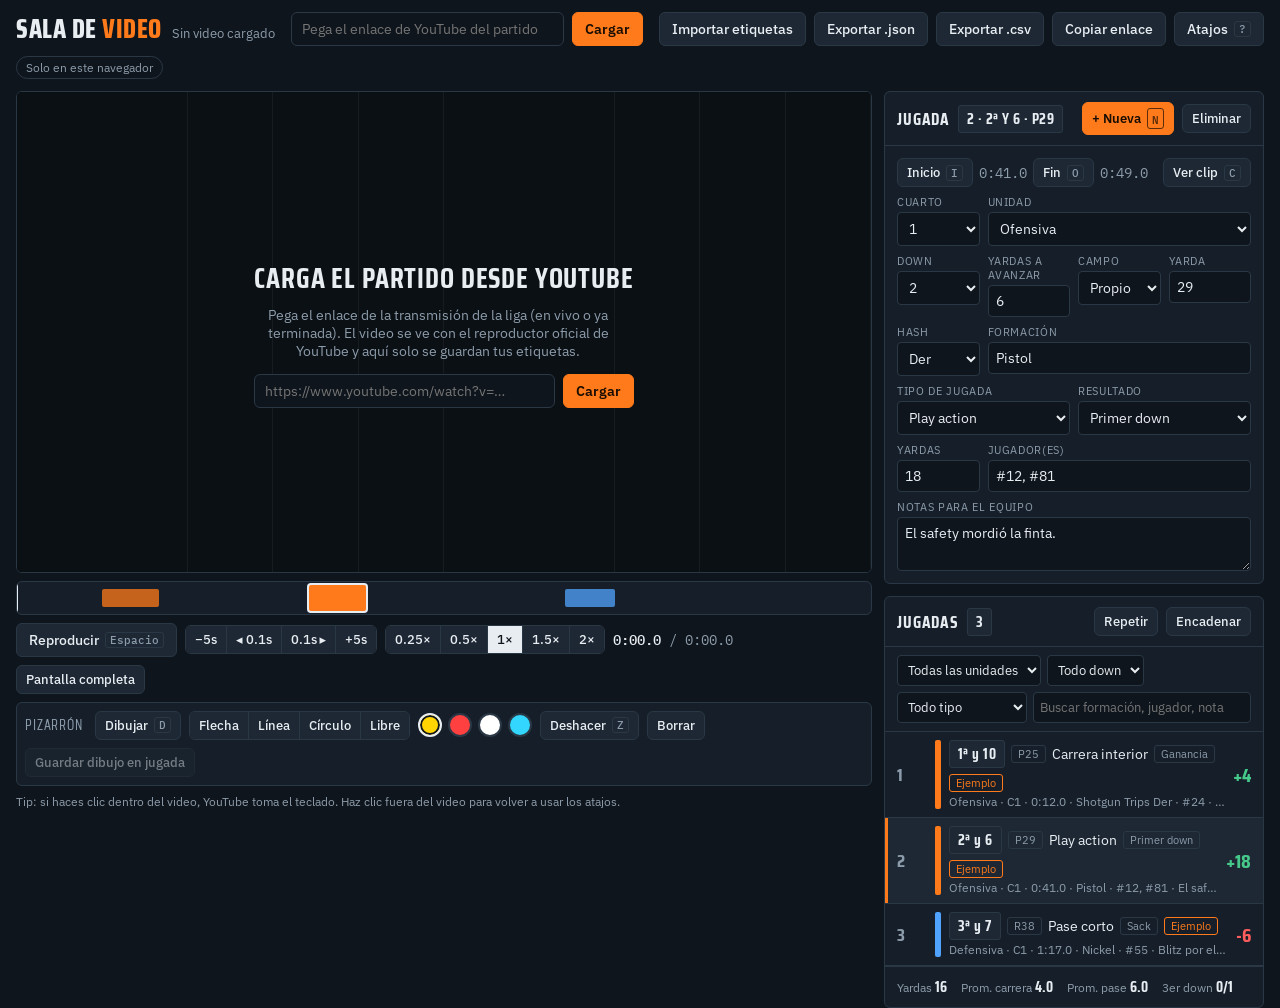
==== public/index.html @ f37df520 "Rename index.html to public/index.html" ====
<!doctype html>
<html lang="es">
<head>
<meta charset="utf-8">
<meta name="viewport" content="width=device-width,initial-scale=1,viewport-fit=cover">
<title>Sala de Video</title>
<link rel="preconnect" href="https://fonts.googleapis.com">
<link rel="preconnect" href="https://fonts.gstatic.com" crossorigin>
<link rel="stylesheet" href="https://fonts.googleapis.com/css2?family=Saira+Condensed:wght@500;700;800&family=IBM+Plex+Sans:wght@400;500;600&family=IBM+Plex+Mono:wght@400;500&display=swap">
<style>
/* Layout: film-room console — video stage + transport on the left, play card + play list on the right; stacks on phones. Single dark look by choice (projected in a dim room). */
:root {
  color-scheme: dark;
  --bg: #0f151c;
  --panel: #161f29;
  --panel-2: #1d2834;
  --line: #2a3846;
  --fg: #e8edf2;
  --muted: #8d9cab;
  --accent: #ff7a1a;      /* pylon orange */
  --accent-ink: #1a0d02;
  --off: #ff7a1a;
  --def: #4fa3ff;
  --st: #b9a6ff;
  --good: #46c98b;
  --bad: #ff5d5d;
  --font-display: "Saira Condensed", "Arial Narrow", sans-serif;
  --font-body: "IBM Plex Sans", system-ui, sans-serif;
  --font-mono: "IBM Plex Mono", ui-monospace, monospace;
  --r: 6px;
}
html, body { height: 100%; }
body {
  background: var(--bg); color: var(--fg);
  font-family: var(--font-body); font-size: 14px;
  padding-left: max(16px, env(safe-area-inset-left, 0px));
  padding-right: max(16px, env(safe-area-inset-right, 0px));
  padding-block: 12px;
  box-sizing: border-box;
}
*, *::before, *::after { box-sizing: border-box; }
button, input, select, textarea { font: inherit; color: inherit; }
button { cursor: pointer; }
:focus-visible { outline: 2px solid var(--accent); outline-offset: 2px; }

.app { display: flex; flex-direction: column; gap: 12px; min-height: 100%; }
header { display: flex; flex-wrap: wrap; align-items: center; gap: 10px 16px; }
.brand { display: flex; align-items: baseline; gap: 10px; margin-right: auto; }
.brand h1 { font-family: var(--font-display); font-weight: 800; font-size: 26px; letter-spacing: .02em; text-transform: uppercase; margin: 0; line-height: 1; }
.brand h1 span { color: var(--accent); }
.brand .file { color: var(--muted); font-size: 13px; max-width: 32ch; overflow: hidden; text-overflow: ellipsis; white-space: nowrap; }
.actions { display: flex; flex-wrap: wrap; gap: 8px; }

.btn { background: var(--panel-2); border: 1px solid var(--line); border-radius: var(--r); padding: 7px 12px; font-weight: 500; display: inline-flex; align-items: center; gap: 6px; white-space: nowrap; }
.btn:hover { border-color: var(--muted); }
.btn.primary { background: var(--accent); color: var(--accent-ink); border-color: var(--accent); font-weight: 600; }
.btn.on { background: var(--fg); color: var(--bg); border-color: var(--fg); }
.btn:disabled { opacity: .45; cursor: not-allowed; }
.btn.sm { padding: 5px 9px; font-size: 13px; }
kbd { font-family: var(--font-mono); font-size: 11px; color: var(--muted); border: 1px solid var(--line); border-radius: 3px; padding: 0 4px; }
.btn.primary kbd, .btn.on kbd { color: inherit; border-color: currentColor; opacity: .7; }

main { display: grid; grid-template-columns: minmax(0, 1fr) 380px; gap: 12px; flex: 1; min-height: 0; }
@media (max-width: 980px) { main { grid-template-columns: minmax(0, 1fr); } }

.left { display: flex; flex-direction: column; gap: 8px; min-width: 0; }
.stagebox { position: relative; background: #000; border-radius: var(--r); overflow: hidden; aspect-ratio: 16 / 9; max-width: 100%; border: 1px solid var(--line); }
.stagebox:fullscreen { aspect-ratio: auto; border: 0; border-radius: 0; }
video { position: absolute; inset: 0; width: 100%; height: 100%; object-fit: contain; background: #000; }
canvas#draw { position: absolute; touch-action: none; }
canvas#draw.active { cursor: crosshair; }
.drop { position: absolute; inset: 0; display: grid; place-items: center; text-align: center; padding: 24px; color: var(--muted);
  background: repeating-linear-gradient(90deg, transparent 0 9.9%, rgba(255,255,255,.05) 9.9% 10%), #0b1015; }
.drop strong { display: block; font-family: var(--font-display); font-size: 28px; text-transform: uppercase; color: var(--fg); letter-spacing: .03em; }
.drop p { margin: 6px 0 14px; max-width: 46ch; }
.drop.over { outline: 3px dashed var(--accent); outline-offset: -10px; }
.hud { position: absolute; left: 10px; top: 10px; display: flex; gap: 6px; pointer-events: none; }
.hud span { background: rgba(0,0,0,.65); border-radius: 4px; padding: 3px 8px; font-family: var(--font-display); font-size: 18px; font-weight: 700; letter-spacing: .03em; }
.hud .spd { color: var(--accent); }

/* timeline */
.timeline { position: relative; height: 34px; background: var(--panel); border: 1px solid var(--line); border-radius: var(--r); cursor: pointer; touch-action: none; overflow: hidden; }
.timeline .prog { position: absolute; inset: 0 auto 0 0; background: rgba(255,255,255,.07); pointer-events: none; }
.timeline .mk { position: absolute; top: 7px; bottom: 7px; min-width: 3px; border-radius: 2px; opacity: .75; pointer-events: none; }
.timeline .mk.sel { top: 3px; bottom: 3px; opacity: 1; box-shadow: 0 0 0 2px var(--fg); }
.timeline .head { position: absolute; top: 0; bottom: 0; width: 2px; background: var(--fg); pointer-events: none; }

.transport { display: flex; flex-wrap: wrap; align-items: center; gap: 8px; }
.tc { font-family: var(--font-mono); font-size: 14px; min-width: 15ch; font-variant-numeric: tabular-nums; }
.tc b { color: var(--fg); font-weight: 500; } .tc { color: var(--muted); }
.group { display: inline-flex; border: 1px solid var(--line); border-radius: var(--r); overflow: hidden; }
.group .btn { border: 0; border-radius: 0; border-right: 1px solid var(--line); }
.group .btn:last-child { border-right: 0; }
.spacer { flex: 1; }

.drawbar { display: flex; flex-wrap: wrap; align-items: center; gap: 8px; padding: 8px; background: var(--panel); border: 1px solid var(--line); border-radius: var(--r); }
.drawbar .lbl { font-family: var(--font-display); text-transform: uppercase; letter-spacing: .06em; font-size: 14px; color: var(--muted); margin-right: 4px; }
.sw { width: 24px; height: 24px; border-radius: 50%; border: 2px solid var(--line); padding: 0; }
.sw.on { border-color: var(--fg); box-shadow: 0 0 0 2px var(--bg) inset; }

/* right */
.right { display: flex; flex-direction: column; gap: 12px; min-width: 0; min-height: 0; }
.card { background: var(--panel); border: 1px solid var(--line); border-radius: var(--r); }
.card h2 { font-family: var(--font-display); font-weight: 700; text-transform: uppercase; letter-spacing: .05em; font-size: 17px; margin: 0; display: flex; align-items: center; gap: 8px; }
.card .hd { display: flex; align-items: center; gap: 8px; padding: 10px 12px; border-bottom: 1px solid var(--line); }
.card .hd .spacer { flex: 1; }
.form { padding: 12px; display: grid; grid-template-columns: repeat(4, minmax(0,1fr)); gap: 8px; }
.form .f { display: flex; flex-direction: column; gap: 3px; min-width: 0; }
.form .c2 { grid-column: span 2; } .form .c4 { grid-column: 1 / -1; }
.form label { font-size: 11px; text-transform: uppercase; letter-spacing: .06em; color: var(--muted); }
.form input, .form select, .form textarea { background: var(--bg); border: 1px solid var(--line); border-radius: 4px; padding: 6px 7px; width: 100%; min-width: 0; }
.form textarea { resize: vertical; min-height: 54px; }
.form .times { display: flex; gap: 6px; align-items: center; grid-column: 1 / -1; flex-wrap: wrap; }
.form .times .tc { min-width: 0; }
.form[aria-disabled="true"] { opacity: .45; pointer-events: none; }
.chip { font-family: var(--font-display); font-weight: 700; font-size: 15px; letter-spacing: .03em; padding: 1px 8px; border-radius: 3px; background: var(--panel-2); border: 1px solid var(--line); white-space: nowrap; }

.list { display: flex; flex-direction: column; flex: 1; min-height: 260px; }
.filters { display: flex; flex-wrap: wrap; gap: 6px; padding: 8px 12px; border-bottom: 1px solid var(--line); }
.filters select, .filters input { background: var(--bg); border: 1px solid var(--line); border-radius: 4px; padding: 5px 6px; font-size: 13px; min-width: 0; }
.filters input { flex: 1; min-width: 90px; }
.rows { overflow-y: auto; flex: 1; max-height: 52vh; }
@media (max-width: 980px) { .rows { max-height: none; } }
.row { display: grid; grid-template-columns: 30px 6px minmax(0,1fr) auto; gap: 8px; align-items: center; padding: 8px 12px; border-bottom: 1px solid var(--line); cursor: pointer; width: 100%; text-align: left; background: none; border-left: 0; border-right: 0; border-top: 0; }
.row:hover { background: var(--panel-2); }
.row.sel { background: var(--panel-2); box-shadow: inset 3px 0 0 var(--accent); }
.row .n { font-family: var(--font-display); font-weight: 700; font-size: 18px; color: var(--muted); font-variant-numeric: tabular-nums; }
.row .bar { width: 6px; align-self: stretch; border-radius: 2px; }
.row .main { min-width: 0; display: flex; flex-direction: column; gap: 2px; }
.row .top { display: flex; gap: 6px; align-items: center; flex-wrap: wrap; }
.row .sub { color: var(--muted); font-size: 12px; overflow: hidden; text-overflow: ellipsis; white-space: nowrap; }
.row .gain { font-family: var(--font-display); font-weight: 700; font-size: 20px; font-variant-numeric: tabular-nums; text-align: right; }
.gain.pos { color: var(--good); } .gain.neg { color: var(--bad); }
.tag { font-size: 11px; padding: 1px 6px; border-radius: 3px; border: 1px solid var(--line); color: var(--muted); }
.tag.ex { border-color: var(--accent); color: var(--accent); }
.tag.draw { color: var(--fg); }
.empty { padding: 24px 16px; color: var(--muted); text-align: center; }
.stats { display: flex; gap: 14px; padding: 8px 12px; color: var(--muted); font-size: 12px; flex-wrap: wrap; border-top: 1px solid var(--line); }
.stats b { color: var(--fg); font-family: var(--font-display); font-size: 15px; }

.toast { position: fixed; left: 50%; bottom: calc(18px + env(safe-area-inset-bottom, 0px)); transform: translateX(-50%); background: var(--fg); color: var(--bg); padding: 8px 14px; border-radius: var(--r); font-weight: 500; z-index: 50; max-width: calc(100% - 32px); }
.help { position: fixed; inset: 0; background: rgba(0,0,0,.6); display: grid; place-items: center; z-index: 40; padding: 16px; }
.help .card { max-width: 520px; width: 100%; }
.help dl { display: grid; grid-template-columns: auto 1fr; gap: 6px 14px; padding: 14px; margin: 0; }
.help dt { text-align: right; } .help dd { margin: 0; color: var(--muted); }
@media (prefers-reduced-motion: reduce) { * { transition: none !important; } }
</style>

<style>
body { margin: 0; }
[hidden] { display: none !important; }
.stagebox #yt, .stagebox iframe { position: absolute; inset: 0; width: 100%; height: 100%; border: 0; }
canvas#draw { inset: 0; width: 100%; height: 100%; }
.card .hd { flex-wrap: wrap; }
.urlbar { display: flex; gap: 8px; flex: 1 1 340px; min-width: 0; max-width: 560px; }
.urlbar input { flex: 1; min-width: 0; background: var(--bg); border: 1px solid var(--line); border-radius: var(--r); padding: 7px 10px; }
.drop .urlbar { margin: 0 auto; }
.note { font-size: 12px; color: var(--muted); }
.cloudbar { display: flex; flex-wrap: wrap; align-items: center; gap: 8px; width: 100%; }
.cloudbar select { background: var(--bg); border: 1px solid var(--line); border-radius: var(--r); padding: 6px 8px; max-width: 100%; min-width: 0; flex: 0 1 380px; }
.status { font-size: 12px; padding: 3px 9px; border-radius: 999px; border: 1px solid var(--line); color: var(--muted); white-space: nowrap; }
.status.ok { color: var(--good); border-color: var(--good); }
.status.bad { color: var(--bad); border-color: var(--bad); }
.status.busy { color: var(--accent); border-color: var(--accent); }
.keyform { display: flex; gap: 6px; }
.keyform input { background: var(--bg); border: 1px solid var(--line); border-radius: var(--r); padding: 5px 8px; width: 150px; min-width: 0; }
.who { font-size: 12px; color: var(--muted); overflow: hidden; text-overflow: ellipsis; white-space: nowrap; max-width: 28ch; }
.warn { background: #3a1d12; border: 1px solid var(--accent); color: var(--fg); border-radius: var(--r); padding: 10px 12px; }
</style>
</head>
<body>
<div class="app">
  <header>
    <div class="brand">
      <h1>Sala de <span>Video</span></h1>
      <div class="file" id="fileName">Sin video cargado</div>
    </div>
    <form class="urlbar" id="urlForm">
      <input id="urlInput" type="url" placeholder="Pega el enlace de YouTube del partido" aria-label="Enlace de YouTube">
      <button class="btn primary" type="submit">Cargar</button>
    </form>
    <div class="actions">
      <label class="btn" for="importInput">Importar etiquetas</label>
      <input type="file" id="importInput" accept=".json,application/json" hidden>
      <button class="btn" id="exportJson">Exportar .json</button>
      <button class="btn" id="exportCsv">Exportar .csv</button>
      <button class="btn" id="shareBtn">Copiar enlace</button>
      <button class="btn" id="helpBtn" aria-label="Atajos de teclado">Atajos <kbd>?</kbd></button>
    </div>
    <div class="cloudbar">
      <select id="gamesSel" aria-label="Partidos guardados" hidden><option value="">Partidos guardados…</option></select>
      <span class="status" id="status">Solo en este navegador</span>
      <span class="spacer" style="flex:1"></span>
      <span class="who" id="who"></span>
      <button class="btn sm" id="loginBtn" hidden>Entrar como coach</button>
      <form class="keyform" id="keyForm" hidden><input id="keyInput" type="password" placeholder="Clave de coach" autocomplete="current-password" aria-label="Clave de coach"><button class="btn sm primary" type="submit">Entrar</button></form>
    </div>
  </header>
  <div class="warn" id="fileWarn" hidden>Esta página está abierta como archivo local y YouTube no permite reproducir videos así (error 153). Súbela a GitHub Pages u otro sitio web y ábrela desde ahí.</div>

  <main>
    <section class="left">
      <div class="stagebox" id="stage">
        <div id="yt"></div>
        <canvas id="draw"></canvas>
        <div class="hud" id="hud" hidden><span class="spd" id="hudSpd"></span></div>
        <div class="drop" id="drop">
          <div>
            <strong>Carga el partido desde YouTube</strong>
            <p>Pega el enlace de la transmisión de la liga (en vivo o ya terminada). El video se ve con el reproductor oficial de YouTube y aquí solo se guardan tus etiquetas.</p>
            <form class="urlbar" id="urlForm2">
              <input id="urlInput2" type="url" placeholder="https://www.youtube.com/watch?v=…" aria-label="Enlace de YouTube">
              <button class="btn primary" type="submit">Cargar</button>
            </form>
          </div>
        </div>
      </div>

      <div class="timeline" id="timeline" role="slider" aria-label="Línea de tiempo" tabindex="0">
        <div class="prog" id="prog"></div>
        <div id="marks"></div>
        <div class="head" id="head"></div>
      </div>

      <div class="transport">
        <button class="btn" id="playBtn"><span id="playLbl">Reproducir</span> <kbd>Espacio</kbd></button>
        <div class="group">
          <button class="btn sm" id="back5" title="Atrás 5 s (Shift+←)">−5s</button>
          <button class="btn sm" id="backF" title="Atrás 0.1 s (←)">◂ 0.1s</button>
          <button class="btn sm" id="fwdF" title="Adelante 0.1 s (→)">0.1s ▸</button>
          <button class="btn sm" id="fwd5" title="Adelante 5 s (Shift+→)">+5s</button>
        </div>
        <div class="group" id="speeds"></div>
        <span class="tc" id="tc"><b>0:00.0</b> / 0:00.0</span>
        <span class="spacer"></span>
        <button class="btn sm" id="fsBtn">Pantalla completa</button>
      </div>

      <div class="drawbar">
        <span class="lbl">Pizarrón</span>
        <button class="btn sm" id="drawToggle">Dibujar <kbd>D</kbd></button>
        <div class="group" id="tools"></div>
        <div style="display:flex;gap:6px" id="colors"></div>
        <button class="btn sm" id="undoBtn">Deshacer <kbd>Z</kbd></button>
        <button class="btn sm" id="clearBtn">Borrar</button>
        <span class="spacer"></span>
        <button class="btn sm" id="saveDrawBtn" disabled>Guardar dibujo en jugada</button>
      </div>
      <div class="note">Tip: si haces clic dentro del video, YouTube toma el teclado. Haz clic fuera del video para volver a usar los atajos.</div>
    </section>

    <aside class="right">
      <div class="card">
        <div class="hd">
          <h2>Jugada <span class="chip" id="selNum">—</span></h2>
          <span class="spacer"></span>
          <button class="btn sm primary" id="newBtn">+ Nueva <kbd>N</kbd></button>
          <button class="btn sm" id="delBtn" disabled>Eliminar</button>
        </div>
        <div class="form" id="form" aria-disabled="true">
          <div class="times">
            <button class="btn sm" id="setIn">Inicio <kbd>I</kbd></button>
            <span class="tc" id="inTc">—</span>
            <button class="btn sm" id="setOut">Fin <kbd>O</kbd></button>
            <span class="tc" id="outTc">—</span>
            <span class="spacer"></span>
            <button class="btn sm" id="clipBtn">Ver clip <kbd>C</kbd></button>
          </div>
          <div class="f"><label for="fQ">Cuarto</label><select id="fQ"><option>1</option><option>2</option><option>3</option><option>4</option><option value="TE">TE</option></select></div>
          <div class="f" style="grid-column: span 3"><label for="fUnit">Unidad</label><select id="fUnit"><option value="O">Ofensiva</option><option value="D">Defensiva</option><option value="ST">Equipos especiales</option></select></div>
          <div class="f"><label for="fDown">Down</label><select id="fDown"><option value="">—</option><option>1</option><option>2</option><option>3</option><option>4</option></select></div>
          <div class="f"><label for="fDist">Yardas a avanzar</label><input id="fDist" type="number" min="0" max="99" inputmode="numeric"></div>
          <div class="f"><label for="fSide">Campo</label><select id="fSide"><option value="P">Propio</option><option value="R">Rival</option></select></div>
          <div class="f"><label for="fYard">Yarda</label><input id="fYard" type="number" min="1" max="50" inputmode="numeric"></div>
          <div class="f"><label for="fHash">Hash</label><select id="fHash"><option value="">—</option><option value="I">Izq</option><option value="M">Medio</option><option value="D">Der</option></select></div>
          <div class="f" style="grid-column: span 3"><label for="fForm">Formación</label><input id="fForm" list="formList" placeholder="Shotgun Trips Der"></div>
          <div class="f c2"><label for="fType">Tipo de jugada</label><select id="fType"></select></div>
          <div class="f c2"><label for="fRes">Resultado</label><select id="fRes"></select></div>
          <div class="f"><label for="fGain">Yardas</label><input id="fGain" type="number" min="-99" max="109" inputmode="numeric"></div>
          <div class="f" style="grid-column: span 3"><label for="fPlayer">Jugador(es)</label><input id="fPlayer" placeholder="#12, #24"></div>
          <div class="f c4"><label for="fNotes">Notas para el equipo</label><textarea id="fNotes" placeholder="Qué corregir, qué repetir…"></textarea></div>
        </div>
      </div>

      <div class="card list">
        <div class="hd">
          <h2>Jugadas <span class="chip" id="count">0</span></h2>
          <span class="spacer"></span>
          <button class="btn sm" id="loopBtn" title="Repetir el clip seleccionado">Repetir</button>
          <button class="btn sm" id="chainBtn" title="Al terminar un clip, pasa a la siguiente jugada de la lista">Encadenar</button>
        </div>
        <div class="filters">
          <select id="qUnit" aria-label="Filtrar unidad"><option value="">Todas las unidades</option><option value="O">Ofensiva</option><option value="D">Defensiva</option><option value="ST">Eq. especiales</option></select>
          <select id="qDown" aria-label="Filtrar down"><option value="">Todo down</option><option>1</option><option>2</option><option>3</option><option>4</option></select>
          <select id="qType" aria-label="Filtrar tipo"><option value="">Todo tipo</option></select>
          <input id="qText" placeholder="Buscar formación, jugador, nota" aria-label="Buscar">
        </div>
        <div class="rows" id="rows"></div>
        <div class="stats" id="stats"></div>
      </div>
    </aside>
  </main>
</div>

<datalist id="formList"></datalist>
<div class="help" id="help" hidden>
  <div class="card">
    <div class="hd"><h2>Atajos de teclado</h2><span class="spacer"></span><button class="btn sm" id="helpClose">Cerrar</button></div>
    <dl>
      <dt><kbd>Espacio</kbd></dt><dd>Reproducir / pausar</dd>
      <dt><kbd>←</kbd> <kbd>→</kbd></dt><dd>0.1 segundos atrás / adelante</dd>
      <dt><kbd>Shift</kbd>+<kbd>←</kbd> <kbd>→</kbd></dt><dd>5 segundos atrás / adelante</dd>
      <dt><kbd>1</kbd>–<kbd>5</kbd></dt><dd>Velocidad 0.25× · 0.5× · 1× · 1.5× · 2×</dd>
      <dt><kbd>↑</kbd> <kbd>↓</kbd></dt><dd>Jugada anterior / siguiente</dd>
      <dt><kbd>N</kbd></dt><dd>Nueva jugada en el momento actual</dd>
      <dt><kbd>I</kbd> <kbd>O</kbd></dt><dd>Marcar inicio / fin de la jugada</dd>
      <dt><kbd>C</kbd></dt><dd>Ver el clip de la jugada</dd>
      <dt><kbd>D</kbd></dt><dd>Activar pizarrón · <kbd>Z</kbd> deshace el último trazo</dd>
      <dt><kbd>F</kbd></dt><dd>Pantalla completa (para proyectar)</dd>
    </dl>
  </div>
</div>
<div class="toast" id="toast" hidden></div>

<script src="https://www.youtube.com/iframe_api"></script>
<script>
(() => {
const $ = id => document.getElementById(id);
const cv = $('draw'), ctx = cv.getContext('2d');
const STEP = 0.1;
const SPEEDS = [0.25, 0.5, 1, 1.5, 2];
const TYPES = ['Carrera interior', 'Carrera exterior', 'Pase corto', 'Pase medio', 'Pase profundo', 'Play action', 'Pantalla', 'Opción / RPO', 'QB sneak', 'Despeje', 'Gol de campo', 'Patada inicial', 'Punto extra', 'Conversión 2 pts'];
const RESULTS = ['', 'Ganancia', 'Primer down', 'Touchdown', 'Completo', 'Incompleto', 'Sin ganancia', 'Pérdida', 'Sack', 'Intercepción', 'Fumble', 'Castigo', 'Bueno', 'Fallado', 'Bloqueado'];
const FORMS = ['Shotgun', 'Shotgun Trips Der', 'Shotgun Trips Izq', 'Pistol', 'I Formation', 'Singleback', 'Empty', 'Bajo centro', '4-3', '3-4', 'Nickel', 'Dime', 'Gol line'];
const UNIT_COLOR = { O: 'var(--off)', D: 'var(--def)', ST: 'var(--st)' };
const UNIT_NAME = { O: 'Ofensiva', D: 'Defensiva', ST: 'Eq. esp.' };
const COLORS = ['#ffd400', '#ff4040', '#ffffff', '#33d6ff'];
const TOOLS = [['arrow', 'Flecha'], ['line', 'Línea'], ['circle', 'Círculo'], ['pen', 'Libre']];

const S = {
  plays: [], sel: null, key: null, example: true, vid: null,
  clip: false, loop: false, chain: false, keepDrawUntil: 0,
  draw: false, tool: 'arrow', color: COLORS[0], strokes: [], cur: null, rate: 1,
};

if (location.protocol === 'file:') $('fileWarn').hidden = false;

S.plays = [
  { id: 'e1', start: 12, end: 20, q: '1', unit: 'O', down: '1', dist: 10, side: 'P', yard: 25, hash: 'M', form: 'Shotgun Trips Der', type: 'Carrera interior', res: 'Ganancia', gain: 4, player: '#24', notes: 'Buen bloqueo del guardia izquierdo.', ex: true },
  { id: 'e2', start: 41, end: 49, q: '1', unit: 'O', down: '2', dist: 6, side: 'P', yard: 29, hash: 'D', form: 'Pistol', type: 'Play action', res: 'Primer down', gain: 18, player: '#12, #81', notes: 'El safety mordió la finta.', ex: true },
  { id: 'e3', start: 77, end: 84, q: '1', unit: 'D', down: '3', dist: 7, side: 'R', yard: 38, hash: 'I', form: 'Nickel', type: 'Pase corto', res: 'Sack', gain: -6, player: '#55', notes: 'Blitz por el lado débil.', ex: true },
];

// ---------- YouTube player wrapper ----------
let yt = null, ready = false, apiReady = false, pendingId = null;
const P = {
  get t() { try { return ready ? yt.getCurrentTime() || 0 : 0; } catch (e) { return 0; } },
  get d() { try { return ready ? yt.getDuration() || 0 : 0; } catch (e) { return 0; } },
  get paused() { try { return !ready || yt.getPlayerState() !== 1; } catch (e) { return true; } },
  get ok() { return ready; },
  play() { if (ready) yt.playVideo(); },
  pause() { if (ready) yt.pauseVideo(); },
  seek(t) { if (!ready) return; const d = this.d; t = Math.max(0, d ? Math.min(d - 0.05, t) : t); yt.seekTo(t, true); },
  rate(r) { if (ready) yt.setPlaybackRate(r); },
};
window.onYouTubeIframeAPIReady = () => { apiReady = true; if (pendingId && !yt) createPlayer(pendingId); };
function createPlayer(id) {
  const vars = { rel: 0, playsinline: 1, modestbranding: 1 };
  if (location.protocol.startsWith('http')) vars.origin = location.origin;
  yt = new YT.Player('yt', {
    videoId: id, playerVars: vars,
    events: {
      onReady: () => { ready = true; P.rate(S.rate); grabTitle(); renderAll(); },
      onStateChange: e => {
        updPlay();
        if (e.data === 1 && Date.now() > S.keepDrawUntil) { if (S.strokes.length) { S.strokes = []; redraw(); } if (S.draw) setDraw(false); }
        if (e.data === 1) { P.rate(S.rate); grabTitle(); }
      },
      onError: e => {
        const msg = { 2: 'El enlace no es válido.', 5: 'El video no se puede reproducir aquí.', 100: 'El video no existe o es privado.', 101: 'El dueño del video no permite verlo fuera de YouTube.', 150: 'El dueño del video no permite verlo fuera de YouTube.', 153: 'Abre esta página desde un sitio web (no como archivo local).' }[e.data];
        toast(msg || 'YouTube no pudo cargar el video.');
      },
    },
  });
}
function grabTitle() { try { const d = yt.getVideoData(); if (d && d.title) { const was = S.title; S.title = d.title; $('fileName').textContent = d.title; if (!was && cloud.on && cloud.ok && S.plays.length) { cloud.lastTouch = 0; touchVideo(); } } } catch (e) {} }
function parseId(u) {
  u = (u || '').trim();
  if (/^[\w-]{11}$/.test(u)) return u;
  try {
    const url = new URL(u);
    if (url.hostname.includes('youtu.be')) return url.pathname.slice(1, 12);
    if (url.searchParams.get('v')) return url.searchParams.get('v').slice(0, 11);
    const m = url.pathname.match(/\/(live|embed|shorts|v)\/([\w-]{11})/);
    if (m) return m[2];
  } catch (e) {}
  return null;
}
function loadUrl(u) {
  const id = parseId(u);
  if (!id) { toast('No reconozco ese enlace. Copia el enlace completo del video de YouTube.'); return; }
  S.vid = id;
  $('drop').hidden = true; $('hud').hidden = false;
  $('fileName').textContent = 'YouTube · ' + id;
  $('urlInput').value = 'https://www.youtube.com/watch?v=' + id;
  S.key = 'salavideo-yt:' + id;
  let saved = null;
  try { saved = JSON.parse(localStorage.getItem(S.key) || 'null'); localStorage.setItem('salavideo-yt:last', id); } catch (e) {}
  S.plays = Array.isArray(saved) ? saved : [];
  S.example = false; S.sel = null; S.strokes = []; S.clip = false; S.title = '';
  dirty.clear(); timers.forEach(clearTimeout); timers.clear();
  try { history.replaceState(null, '', location.pathname + '?v=' + id); } catch (e) {}
  if (cloud.on) { subscribe(id); const gs = $('gamesSel'); if ([...gs.options].some(o => o.value === id)) gs.value = id; }
  if (yt && ready) yt.cueVideoById(id);
  else if (apiReady) { if (!yt) createPlayer(id); }
  else pendingId = id;
  renderAll();
  if (!cloud.on && saved && saved.length) toast(`Se recuperaron ${saved.length} jugadas de este video.`);
}
$('urlForm').onsubmit = e => { e.preventDefault(); loadUrl($('urlInput').value); };
$('urlForm2').onsubmit = e => { e.preventDefault(); loadUrl($('urlInput2').value); };
$('shareBtn').onclick = async () => {
  if (!S.vid) return toast('Primero carga un video.');
  const link = location.origin + location.pathname + '?v=' + S.vid;
  try { await navigator.clipboard.writeText(link); toast('Enlace copiado. Las etiquetas se comparten aparte con «Exportar .json».'); }
  catch (e) { toast(link); }
};

// ---------- helpers ----------
const fmt = t => { if (!isFinite(t)) t = 0; const h = Math.floor(t / 3600), m = Math.floor((t % 3600) / 60), s = t % 60; return (h ? h + ':' + String(m).padStart(2, '0') : m) + ':' + s.toFixed(1).padStart(4, '0'); };
const uid = () => Math.random().toString(36).slice(2, 9);
const sorted = () => [...S.plays].sort((a, b) => a.start - b.start);
const selPlay = () => S.plays.find(p => p.id === S.sel) || null;
const numOf = p => sorted().indexOf(p) + 1;
let toastT;
function toast(msg) { const t = $('toast'); t.textContent = msg; t.hidden = false; clearTimeout(toastT); toastT = setTimeout(() => t.hidden = true, 3200); }
function ddText(p) { return p.down ? `${p.down}ª y ${p.dist ?? '?'}` : '—'; }
function posText(p) { if (!p.yard) return ''; return p.yard >= 50 ? '50' : (p.side === 'P' ? 'P' : 'R') + p.yard; }
function cacheLocal() { if (!S.key) return; try { localStorage.setItem(S.key, JSON.stringify(S.plays)); } catch (e) {} }

// ---------- cloud (Cloudflare D1 vía /api) ----------
const cloud = { on: false, ok: false, key: '', poll: null, games: null, lastTouch: 0, unloading: false };
const dirty = new Map(), timers = new Map(), deleted = new Map();
function canEdit() { return !cloud.on || cloud.ok; }
function setStatus(text, kind) { const s = $('status'); s.textContent = text; s.className = 'status' + (kind ? ' ' + kind : ''); }
function needEdit() {
  if (canEdit()) return true;
  toast('Escribe la clave de coach para editar (botón «Entrar como coach»).');
  return false;
}
async function api(path, opts = {}) {
  const headers = { 'content-type': 'application/json' };
  if (cloud.key) headers['x-coach-key'] = cloud.key;
  const res = await fetch('/api/' + path, { ...opts, headers, keepalive: !!cloud.unloading });
  let body = null; try { body = await res.json(); } catch (e) {}
  if (!res.ok) { const err = new Error((body && body.error) || ('http_' + res.status)); err.status = res.status; throw err; }
  return body;
}
function cleanPlay(p) { const o = JSON.parse(JSON.stringify(p)); delete o.id; delete o.ex; return o; }
function lostKey() {
  cloud.ok = false; cloud.key = '';
  try { localStorage.removeItem('salavideo:coachkey'); } catch (e) {}
  paintAuth(); renderAll();
  toast('La clave de coach ya no es válida. Vuelve a entrar.');
}
function cloudError(e) {
  if (e && e.status === 401) { lostKey(); setStatus('No se guardó', 'bad'); return; }
  setStatus('No se guardó · reintenta', 'bad');
  toast(e && e.status === 413 ? 'El dibujo es demasiado grande para guardarse.' : 'No se pudo guardar en la nube. Revisa tu conexión.');
}
function touchVideo() {
  if (!cloud.on || !cloud.ok || !S.vid || !S.title || Date.now() - cloud.lastTouch < 20000) return;
  cloud.lastTouch = Date.now();
  api('videos', { method: 'POST', body: JSON.stringify({ id: S.vid, title: S.title }) }).then(loadGames).catch(() => {});
}
function flush(id) {
  timers.delete(id);
  const p = dirty.get(id), vid = S.vid; if (!p || !vid) return;
  api('plays', { method: 'POST', body: JSON.stringify({ video: vid, id, data: cleanPlay(p) }) })
    .then(() => { if (!timers.has(id)) dirty.delete(id); if (!timers.size) setStatus('Guardado en la nube', 'ok'); touchVideo(); })
    .catch(e => { if (e.status === 401) dirty.delete(id); cloudError(e); });
}
// save one play (or everything when no play is given)
function save(p) {
  cacheLocal();
  if (!cloud.on || !cloud.ok) return;
  const list = p ? [p] : S.plays;
  list.forEach((x, i) => {
    if (x.ex) return;
    dirty.set(x.id, x);
    clearTimeout(timers.get(x.id));
    timers.set(x.id, setTimeout(() => flush(x.id), p ? 700 : 80 * i));
  });
  setStatus('Guardando…', 'busy');
}
function removePlay(p) {
  S.plays = S.plays.filter(x => x !== p);
  cacheLocal();
  if (!cloud.on) return;
  clearTimeout(timers.get(p.id)); timers.delete(p.id); dirty.delete(p.id);
  deleted.set(p.id, Date.now());
  setStatus('Guardando…', 'busy');
  api(`plays?v=${encodeURIComponent(S.vid)}&id=${encodeURIComponent(p.id)}`, { method: 'DELETE' })
    .then(() => setStatus('Guardado en la nube', 'ok')).catch(cloudError);
}
async function fetchPlays(id, first) {
  try {
    const r = await api('plays?v=' + encodeURIComponent(id));
    if (S.vid !== id) return;
    const now = Date.now();
    deleted.forEach((t, k) => { if (now - t > 30000) deleted.delete(k); });
    const server = (r.plays || []).filter(p => !deleted.has(p.id));
    const merged = server.map(p => dirty.get(p.id) || S.plays.find(x => x.id === p.id && JSON.stringify(cleanPlay(x)) === JSON.stringify(cleanPlay(p))) || p);
    dirty.forEach((p, k) => { if (!server.some(x => x.id === k)) merged.push(p); });
    const changed = JSON.stringify(merged.map(cleanPlay)) !== JSON.stringify(S.plays.map(cleanPlay)) || merged.length !== S.plays.length;
    S.plays = merged; S.example = false;
    if (S.sel && !S.plays.some(p => p.id === S.sel)) S.sel = null;
    if (changed || first) { renderAll(); cacheLocal(); }
    if (!timers.size) setStatus('Guardado en la nube', 'ok');
    if (first && server.length) toast(`Se cargaron ${server.length} jugadas desde la nube.`);
  } catch (e) { setStatus('Sin conexión a la base de datos', 'bad'); }
}
function subscribe(id) {
  if (!cloud.on) return;
  clearInterval(cloud.poll);
  setStatus('Conectando…', 'busy');
  fetchPlays(id, true);
  cloud.poll = setInterval(() => { if (!document.hidden && S.vid === id) fetchPlays(id, false); }, 8000);
}
async function loadGames() {
  if (!cloud.on) return;
  try {
    const r = await api('videos'), gs = $('gamesSel');
    gs.innerHTML = '<option value="">Partidos guardados…</option>' + (r.videos || []).map(v => `<option value="${esc(v.id)}">${esc(v.title || v.id)}</option>`).join('');
    gs.value = (r.videos || []).some(v => v.id === S.vid) ? S.vid : '';
  } catch (e) {}
}
function paintAuth() {
  if (!cloud.on) return;
  $('loginBtn').hidden = false;
  $('loginBtn').textContent = cloud.ok ? 'Salir' : 'Entrar como coach';
  $('who').textContent = cloud.ok ? 'Coach · puede editar' : 'Modo solo lectura';
  if (cloud.ok) $('keyForm').hidden = true;
}
async function tryKey(k, quiet) {
  cloud.key = k;
  try {
    await api('check', { method: 'POST' });
    cloud.ok = true;
    try { localStorage.setItem('salavideo:coachkey', k); } catch (e) {}
    if (!quiet) toast('Listo: ya puedes editar.');
  } catch (e) {
    cloud.ok = false; cloud.key = '';
    try { localStorage.removeItem('salavideo:coachkey'); } catch (e2) {}
    if (!quiet) toast(e.status === 401 ? 'Clave incorrecta.' : 'No se pudo verificar la clave. Revisa tu conexión.');
  }
  paintAuth(); renderAll();
}
$('loginBtn').onclick = () => {
  if (cloud.ok) { cloud.ok = false; cloud.key = ''; try { localStorage.removeItem('salavideo:coachkey'); } catch (e) {} paintAuth(); renderAll(); toast('Saliste del modo coach.'); return; }
  $('keyForm').hidden = !$('keyForm').hidden;
  if (!$('keyForm').hidden) $('keyInput').focus();
};
$('keyForm').onsubmit = e => { e.preventDefault(); const k = $('keyInput').value.trim(); if (!k) return; $('keyInput').value = ''; tryKey(k, false); };
$('gamesSel').onchange = () => { const v = $('gamesSel').value; if (v) loadUrl(v); };
window.addEventListener('beforeunload', e => {
  cacheLocal();
  if (timers.size) { cloud.unloading = true; [...timers.keys()].forEach(id => { clearTimeout(timers.get(id)); flush(id); }); e.preventDefault(); e.returnValue = ''; }
});
// detect the database
fetch('/api/health', { cache: 'no-store' }).then(r => r.ok ? r.json() : null).then(async h => {
  if (!h || !h.ok) return;
  if (!h.db) { setStatus('Base de datos no conectada', 'bad'); return; }
  cloud.on = true;
  $('gamesSel').hidden = false;
  if (!h.key) toast('Falta configurar la clave COACH_KEY en Cloudflare.');
  let saved = ''; try { saved = localStorage.getItem('salavideo:coachkey') || ''; } catch (e) {}
  paintAuth();
  if (saved) await tryKey(saved, true);
  loadGames(); setInterval(() => { if (!document.hidden) loadGames(); }, 30000);
  if (S.vid) subscribe(S.vid); else setStatus('Conectado', 'ok');
  renderAll();
}).catch(() => {});

// ---------- static controls ----------
SPEEDS.forEach((s, i) => { const b = document.createElement('button'); b.className = 'btn sm'; b.textContent = s + '×'; b.dataset.s = s; b.title = 'Tecla ' + (i + 1); b.onclick = () => setSpeed(s); $('speeds').append(b); });
TOOLS.forEach(([k, n]) => { const b = document.createElement('button'); b.className = 'btn sm'; b.textContent = n; b.dataset.t = k; b.onclick = () => { S.tool = k; setDraw(true); paintTools(); }; $('tools').append(b); });
COLORS.forEach(c => { const b = document.createElement('button'); b.className = 'sw'; b.style.background = c; b.dataset.c = c; b.setAttribute('aria-label', 'Color ' + c); b.onclick = () => { S.color = c; setDraw(true); paintTools(); }; $('colors').append(b); });
TYPES.forEach(t => { $('fType').add(new Option(t, t)); $('qType').add(new Option(t, t)); });
$('fType').insertBefore(new Option('—', ''), $('fType').firstChild);
RESULTS.forEach(r => $('fRes').add(new Option(r || '—', r)));
FORMS.forEach(f => { const o = document.createElement('option'); o.value = f; $('formList').append(o); });

function paintTools() {
  [...$('tools').children].forEach(b => b.classList.toggle('on', S.draw && b.dataset.t === S.tool));
  [...$('colors').children].forEach(b => b.classList.toggle('on', b.dataset.c === S.color));
  $('drawToggle').classList.toggle('on', S.draw);
  cv.classList.toggle('active', S.draw);
  cv.style.pointerEvents = S.draw ? 'auto' : 'none';
  $('saveDrawBtn').disabled = !(selPlay() && S.strokes.length && canEdit());
}
function setSpeed(s) {
  S.rate = s; P.rate(s);
  [...$('speeds').children].forEach(b => b.classList.toggle('on', +b.dataset.s === s));
  $('hudSpd').textContent = s + '×';
  $('hudSpd').hidden = s === 1;
}
setSpeed(1);

// ---------- canvas ----------
const stage = $('stage');
function layoutCanvas() {
  const r = cv.getBoundingClientRect(), dpr = window.devicePixelRatio || 1;
  cv.width = Math.round(r.width * dpr); cv.height = Math.round(r.height * dpr);
  redraw();
}
new ResizeObserver(layoutCanvas).observe(stage);

function redraw() {
  ctx.clearRect(0, 0, cv.width, cv.height);
  const all = S.cur ? [...S.strokes, S.cur] : S.strokes;
  const W = cv.width, H = cv.height, lw = Math.max(3, W / 260);
  for (const s of all) {
    ctx.strokeStyle = s.color; ctx.fillStyle = s.color; ctx.lineWidth = lw; ctx.lineCap = 'round'; ctx.lineJoin = 'round';
    ctx.shadowColor = 'rgba(0,0,0,.6)'; ctx.shadowBlur = lw;
    const Pt = s.pts.map(([x, y]) => [x * W, y * H]);
    if (!Pt.length) continue;
    const [x0, y0] = Pt[0], [x1, y1] = Pt[Pt.length - 1];
    ctx.beginPath();
    if (s.type === 'pen') { Pt.forEach(([x, y], i) => i ? ctx.lineTo(x, y) : ctx.moveTo(x, y)); ctx.stroke(); }
    else if (s.type === 'circle') { ctx.ellipse((x0 + x1) / 2, (y0 + y1) / 2, Math.abs(x1 - x0) / 2, Math.abs(y1 - y0) / 2, 0, 0, Math.PI * 2); ctx.stroke(); }
    else {
      ctx.moveTo(x0, y0); ctx.lineTo(x1, y1); ctx.stroke();
      if (s.type === 'arrow' && Math.hypot(x1 - x0, y1 - y0) > 4) {
        const ang = Math.atan2(y1 - y0, x1 - x0), L = lw * 5;
        ctx.beginPath(); ctx.moveTo(x1, y1);
        ctx.lineTo(x1 - L * Math.cos(ang - 0.45), y1 - L * Math.sin(ang - 0.45));
        ctx.lineTo(x1 - L * Math.cos(ang + 0.45), y1 - L * Math.sin(ang + 0.45));
        ctx.closePath(); ctx.fill();
      }
    }
  }
  ctx.shadowBlur = 0;
}
function ptOf(e) { const r = cv.getBoundingClientRect(); return [Math.min(1, Math.max(0, (e.clientX - r.left) / r.width)), Math.min(1, Math.max(0, (e.clientY - r.top) / r.height))]; }
cv.addEventListener('pointerdown', e => {
  if (!S.draw) return;
  P.pause(); S.clip = false;
  cv.setPointerCapture(e.pointerId);
  const p = ptOf(e); S.cur = { type: S.tool, color: S.color, pts: [p, p] }; redraw();
});
cv.addEventListener('pointermove', e => { if (!S.cur) return; const p = ptOf(e); if (S.cur.type === 'pen') S.cur.pts.push(p); else S.cur.pts[1] = p; redraw(); });
const endStroke = () => { if (!S.cur) return; S.strokes.push(S.cur); S.cur = null; redraw(); paintTools(); };
cv.addEventListener('pointerup', endStroke); cv.addEventListener('pointercancel', endStroke);
function setDraw(on) { S.draw = on; if (on) P.pause(); paintTools(); }
$('drawToggle').onclick = () => setDraw(!S.draw);
$('undoBtn').onclick = () => { S.strokes.pop(); redraw(); paintTools(); };
$('clearBtn').onclick = () => { S.strokes = []; redraw(); paintTools(); };
$('saveDrawBtn').onclick = () => {
  const p = selPlay(); if (!p || !S.strokes.length || !needEdit()) return;
  p.drawing = { t: P.t, strokes: JSON.parse(JSON.stringify(S.strokes)) };
  save(p); renderList(); toast(`Dibujo guardado en la jugada ${numOf(p)} (${fmt(P.t)}).`);
};

// ---------- transport ----------
function togglePlay() { if (!P.ok) return; P.paused ? P.play() : P.pause(); }
function step(dt) { P.pause(); P.seek(P.t + dt); }
$('playBtn').onclick = togglePlay;
$('back5').onclick = () => { S.clip = false; P.seek(P.t - 5); };
$('fwd5').onclick = () => { S.clip = false; P.seek(P.t + 5); };
$('backF').onclick = () => step(-STEP);
$('fwdF').onclick = () => step(STEP);
function updPlay() { $('playLbl').textContent = P.paused ? 'Reproducir' : 'Pausa'; }
updPlay();
function fsToggle() {
  if (document.fullscreenElement) document.exitFullscreen().catch(() => {});
  else if (stage.requestFullscreen) stage.requestFullscreen().catch(() => toast('Pantalla completa no está disponible aquí.'));
}
$('fsBtn').onclick = fsToggle;

let lastDur = 0;
function tick() {
  const p = selPlay();
  if (S.clip && p && !P.paused && P.t >= p.end) {
    if (S.loop) P.seek(p.start);
    else if (S.chain) {
      const list = filtered(), i = list.indexOf(p);
      if (i >= 0 && i < list.length - 1) playClip(list[i + 1]); else { P.pause(); S.clip = false; }
    } else { P.pause(); S.clip = false; }
  }
  renderHead();
  const d = P.d; if (Math.abs(d - lastDur) > 5) { lastDur = d; renderTimeline(); }
  requestAnimationFrame(tick);
}
requestAnimationFrame(tick);

function playClip(p) {
  if (!p) return;
  select(p.id);
  if (!P.ok) return;
  S.clip = true; P.seek(p.start); P.play();
}

// ---------- timeline ----------
const tl = $('timeline');
function renderHead() {
  const d = P.d, t = P.t, pct = d ? (t / d) * 100 : 0;
  $('prog').style.width = pct + '%'; $('head').style.left = `calc(${pct}% - 1px)`;
  $('tc').innerHTML = `<b>${fmt(t)}</b> / ${fmt(d)}`;
}
function renderTimeline() {
  const d = P.d || (S.example ? 120 : 0), m = $('marks'); m.innerHTML = '';
  if (!d) return;
  for (const p of S.plays) {
    const el = document.createElement('div'); el.className = 'mk' + (p.id === S.sel ? ' sel' : '');
    el.style.left = (p.start / d * 100) + '%'; el.style.width = (Math.max(0, p.end - p.start) / d * 100) + '%';
    el.style.background = UNIT_COLOR[p.unit] || 'var(--muted)';
    m.append(el);
  }
}
let scrubbing = false;
function tlSeek(e) { const r = tl.getBoundingClientRect(); S.clip = false; P.seek(((e.clientX - r.left) / r.width) * P.d); }
tl.addEventListener('pointerdown', e => { if (!P.ok) return; scrubbing = true; tl.setPointerCapture(e.pointerId); tlSeek(e); });
tl.addEventListener('pointermove', e => { if (scrubbing) tlSeek(e); });
tl.addEventListener('pointerup', () => scrubbing = false);

// ---------- plays ----------
function hasNum(x) { return x !== '' && x != null && isFinite(Number(x)); }
function nextSituation(prev) {
  const n = { q: prev.q, unit: prev.unit, side: prev.side, yard: prev.yard, hash: '', down: '', dist: '' };
  const g = Number(prev.gain);
  if (prev.yard && hasNum(prev.gain)) {
    let abs = prev.side === 'P' ? prev.yard : 100 - prev.yard; abs = Math.max(1, Math.min(99, abs + g));
    n.side = abs <= 50 ? 'P' : 'R'; n.yard = abs <= 50 ? abs : 100 - abs;
  }
  if (prev.down && hasNum(prev.dist) && hasNum(prev.gain) && !/Touchdown|Intercepción|Fumble/.test(prev.res || '')) {
    if (g >= prev.dist) { n.down = '1'; n.dist = 10; }
    else if (+prev.down < 4) { n.down = String(+prev.down + 1); n.dist = prev.dist - g; }
  }
  return n;
}
function newPlay() {
  if (!needEdit()) return;
  if (cloud.on && !S.vid) { toast('Primero carga el partido de YouTube.'); return; }
  if (S.example) { S.plays = []; S.example = false; }
  const t = P.t, d = P.d;
  const before = sorted().filter(p => p.start <= t).pop();
  const base = before ? nextSituation(before) : { q: '1', unit: 'O', down: '1', dist: 10, side: 'P', yard: 25, hash: '' };
  const p = { id: uid(), start: t, end: d ? Math.min(d, t + 8) : t + 8, form: '', type: '', res: '', gain: '', player: '', notes: '', ...base };
  S.plays.push(p); save(p); select(p.id);
  $('fForm').focus();
}
function select(id) {
  S.sel = id; renderAll();
  const p = selPlay();
  if (p) { const row = document.querySelector(`.row[data-id="${p.id}"]`); row && row.scrollIntoView({ block: 'nearest' }); }
}
function moveSel(dir) {
  const list = filtered(); if (!list.length) return;
  const i = list.findIndex(p => p.id === S.sel);
  playClip(list[Math.max(0, Math.min(list.length - 1, i < 0 ? 0 : i + dir))]);
}
$('newBtn').onclick = newPlay;
let delArm = false, delT;
$('delBtn').onclick = () => {
  const p = selPlay(); if (!p || !needEdit()) return;
  if (!delArm) { delArm = true; $('delBtn').textContent = '¿Seguro?'; clearTimeout(delT); delT = setTimeout(() => { delArm = false; $('delBtn').textContent = 'Eliminar'; }, 2500); return; }
  delArm = false; $('delBtn').textContent = 'Eliminar';
  S.sel = null; removePlay(p); renderAll(); toast('Jugada eliminada.');
};
$('setIn').onclick = () => { const p = selPlay(); if (!p || !P.ok || !needEdit()) return; p.start = P.t; if (p.end < p.start) p.end = p.start + 6; save(p); renderAll(); };
$('setOut').onclick = () => { const p = selPlay(); if (!p || !P.ok || !needEdit()) return; p.end = Math.max(p.start + 0.5, P.t); save(p); renderAll(); };
$('clipBtn').onclick = () => playClip(selPlay());
$('loopBtn').onclick = () => { S.loop = !S.loop; if (S.loop) S.chain = false; paintModes(); };
$('chainBtn').onclick = () => { S.chain = !S.chain; if (S.chain) S.loop = false; paintModes(); };
function paintModes() { $('loopBtn').classList.toggle('on', S.loop); $('chainBtn').classList.toggle('on', S.chain); }

const FIELDS = { fQ: 'q', fUnit: 'unit', fDown: 'down', fDist: 'dist', fSide: 'side', fYard: 'yard', fHash: 'hash', fForm: 'form', fType: 'type', fRes: 'res', fGain: 'gain', fPlayer: 'player', fNotes: 'notes' };
const NUMERIC = new Set(['dist', 'yard', 'gain']);
Object.entries(FIELDS).forEach(([id, k]) => {
  $(id).addEventListener('input', () => {
    const p = selPlay(); if (!p || !canEdit()) return;
    const raw = $(id).value; p[k] = NUMERIC.has(k) ? (raw === '' ? '' : Number(raw)) : raw;
    if (p.ex) delete p.ex;
    save(p); renderList(); renderTimeline(); renderSelHead();
  });
});
function renderSelHead() { const p = selPlay(); $('selNum').textContent = p ? `${numOf(p)} · ${ddText(p)}${posText(p) ? ' · ' + posText(p) : ''}` : '—'; }
function renderForm() {
  const p = selPlay();
  const ed = canEdit();
  $('form').setAttribute('aria-disabled', p && ed ? 'false' : 'true');
  $('delBtn').disabled = !p || !ed;
  $('newBtn').disabled = !ed;
  Object.entries(FIELDS).forEach(([id, k]) => { const el = $(id); if (document.activeElement !== el) el.value = p ? (p[k] ?? '') : ''; });
  $('inTc').textContent = p ? fmt(p.start) : '—';
  $('outTc').textContent = p ? fmt(p.end) : '—';
  renderSelHead();
}

function filtered() {
  const u = $('qUnit').value, d = $('qDown').value, t = $('qType').value, q = $('qText').value.trim().toLowerCase();
  return sorted().filter(p => (!u || p.unit === u) && (!d || p.down === d) && (!t || p.type === t) &&
    (!q || [p.form, p.player, p.notes, p.res, p.type].join(' ').toLowerCase().includes(q)));
}
['qUnit', 'qDown', 'qType'].forEach(id => $(id).onchange = renderList);
$('qText').oninput = renderList;
function esc(s) { return String(s ?? '').replace(/[&<>"]/g, c => ({ '&': '&amp;', '<': '&lt;', '>': '&gt;', '"': '&quot;' }[c])); }
function renderList() {
  const all = sorted(), list = filtered(), rows = $('rows');
  $('count').textContent = list.length === all.length ? all.length : `${list.length}/${all.length}`;
  if (!all.length) rows.innerHTML = `<div class="empty">Aún no hay jugadas. Pausa en el snap y presiona <kbd>N</kbd> para etiquetar la primera.</div>`;
  else if (!list.length) rows.innerHTML = `<div class="empty">Ninguna jugada coincide con los filtros.</div>`;
  else rows.innerHTML = list.map(p => {
    const g = hasNum(p.gain) ? Number(p.gain) : '';
    const gCls = g === '' ? '' : g > 0 ? 'pos' : g < 0 ? 'neg' : '';
    const sub = [p.form, p.player, p.notes].filter(Boolean).join(' · ');
    return `<button class="row${p.id === S.sel ? ' sel' : ''}" data-id="${p.id}">
      <span class="n">${all.indexOf(p) + 1}</span>
      <span class="bar" style="background:${UNIT_COLOR[p.unit] || 'var(--muted)'}"></span>
      <span class="main">
        <span class="top"><span class="chip">${esc(ddText(p))}</span>${posText(p) ? `<span class="tag">${esc(posText(p))}</span>` : ''}<span>${esc(p.type || 'Sin tipo')}</span>${p.res ? `<span class="tag">${esc(p.res)}</span>` : ''}${p.drawing ? '<span class="tag draw">✎ dibujo</span>' : ''}${p.ex ? '<span class="tag ex">Ejemplo</span>' : ''}</span>
        <span class="sub">${esc(UNIT_NAME[p.unit] || '')} · C${esc(p.q)} · ${fmt(p.start)}${sub ? ' · ' + esc(sub) : ''}</span>
      </span>
      <span class="gain ${gCls}">${g === '' ? '' : (g > 0 ? '+' : '') + g}</span>
    </button>`;
  }).join('');
  const withGain = list.filter(p => hasNum(p.gain) && /Carrera|Pase|Play action|Pantalla|Opción|sneak/.test(p.type || ''));
  const yds = withGain.reduce((a, p) => a + Number(p.gain), 0);
  const runs = withGain.filter(p => /Carrera|sneak/.test(p.type)), passes = withGain.filter(p => !/Carrera|sneak/.test(p.type));
  const avg = arr => arr.length ? (arr.reduce((a, p) => a + Number(p.gain), 0) / arr.length).toFixed(1) : '—';
  const third = list.filter(p => p.down === '3'), conv = third.filter(p => /Primer down|Touchdown/.test(p.res || '') || (hasNum(p.gain) && hasNum(p.dist) && Number(p.gain) >= Number(p.dist)));
  $('stats').innerHTML = `<span>Yardas <b>${yds}</b></span><span>Prom. carrera <b>${avg(runs)}</b></span><span>Prom. pase <b>${avg(passes)}</b></span><span>3er down <b>${conv.length}/${third.length}</b></span>`;
  paintTools();
}
$('rows').addEventListener('click', e => {
  const r = e.target.closest('.row'); if (!r) return;
  const p = S.plays.find(x => x.id === r.dataset.id);
  if (p && p.drawing && P.ok) {
    select(p.id); S.clip = false;
    S.keepDrawUntil = Date.now() + 2500;
    P.seek(p.drawing.t);
    setTimeout(() => { P.pause(); S.strokes = JSON.parse(JSON.stringify(p.drawing.strokes)); redraw(); paintTools(); }, 900);
    toast('Telestración de la jugada. Presiona C para ver el clip completo.');
  } else playClip(p);
});
function renderAll() { renderForm(); renderList(); renderTimeline(); renderHead(); paintTools(); }

// ---------- import / export ----------
$('importInput').onchange = async e => {
  const f = e.target.files[0]; e.target.value = ''; if (!f) return;
  if (!needEdit()) return;
  try {
    const data = JSON.parse(await f.text());
    const plays = Array.isArray(data) ? data : data.plays;
    if (!Array.isArray(plays)) throw new Error();
    if (data.youtube && data.youtube !== S.vid) loadUrl(data.youtube);
    if (cloud.on && !S.vid) { toast('Primero carga el partido de YouTube.'); return; }
    S.plays = plays.map(p => { const o = { ...p, id: p.id || uid() }; delete o.ex; return o; }); S.example = false; S.sel = null;
    save(); renderAll();
    toast(`Se importaron ${plays.length} jugadas.`);
  } catch (err) { toast('No se pudo leer el archivo. Usa un .json exportado desde Sala de Video.'); }
};
function download(filename, text, type) {
  const url = URL.createObjectURL(new Blob([text], { type }));
  const a = document.createElement('a'); a.href = url; a.download = filename; document.body.append(a); a.click(); a.remove();
  setTimeout(() => URL.revokeObjectURL(url), 2000);
}
const baseName = () => 'partido-' + (S.vid || 'sin-video');
$('exportJson').onclick = () => {
  if (!S.plays.length) return toast('No hay jugadas para exportar.');
  download(baseName() + '-etiquetas.json', JSON.stringify({ app: 'Sala de Video', version: 1, youtube: S.vid, exported: new Date().toISOString(), plays: sorted() }, null, 2), 'application/json');
};
$('exportCsv').onclick = () => {
  if (!S.plays.length) return toast('No hay jugadas para exportar.');
  const cols = [['#', (p, i) => i + 1], ['Inicio', p => fmt(p.start)], ['Fin', p => fmt(p.end)], ['Enlace', p => S.vid ? `https://youtu.be/${S.vid}?t=${Math.floor(p.start)}` : ''], ['Cuarto', p => p.q], ['Unidad', p => UNIT_NAME[p.unit]], ['Down', p => p.down], ['Yardas a avanzar', p => p.dist], ['Posición', p => posText(p)], ['Hash', p => p.hash], ['Formación', p => p.form], ['Tipo', p => p.type], ['Resultado', p => p.res], ['Yardas', p => p.gain], ['Jugadores', p => p.player], ['Notas', p => p.notes]];
  const q = s => { s = String(s ?? ''); return /[",\n;]/.test(s) ? '"' + s.replace(/"/g, '""') + '"' : s; };
  download(baseName() + '-jugadas.csv', '﻿' + [cols.map(c => c[0]).join(','), ...sorted().map((p, i) => cols.map(c => q(c[1](p, i))).join(','))].join('\n'), 'text/csv');
};

// ---------- help & keyboard ----------
$('helpBtn').onclick = () => $('help').hidden = false;
$('helpClose').onclick = () => $('help').hidden = true;
$('help').onclick = e => { if (e.target === $('help')) $('help').hidden = true; };
document.addEventListener('keydown', e => {
  const tag = (e.target.tagName || '').toLowerCase();
  if (e.key === 'Escape') { $('help').hidden = true; if (['input', 'textarea', 'select'].includes(tag)) e.target.blur(); if (S.draw) setDraw(false); return; }
  if (['input', 'textarea', 'select'].includes(tag) || e.metaKey || e.ctrlKey || e.altKey) return;
  const k = e.key;
  if (k === ' ') { e.preventDefault(); togglePlay(); }
  else if (k === 'ArrowLeft') { e.preventDefault(); if (e.shiftKey) { S.clip = false; P.seek(P.t - 5); } else step(-STEP); }
  else if (k === 'ArrowRight') { e.preventDefault(); if (e.shiftKey) { S.clip = false; P.seek(P.t + 5); } else step(STEP); }
  else if (k === 'ArrowUp') { e.preventDefault(); moveSel(-1); }
  else if (k === 'ArrowDown') { e.preventDefault(); moveSel(1); }
  else if (k >= '1' && k <= '5') setSpeed(SPEEDS[+k - 1]);
  else if (k === 'n' || k === 'N') { e.preventDefault(); newPlay(); }
  else if (k === 'i' || k === 'I') $('setIn').click();
  else if (k === 'o' || k === 'O') $('setOut').click();
  else if (k === 'c' || k === 'C') playClip(selPlay());
  else if (k === 'd' || k === 'D') setDraw(!S.draw);
  else if (k === 'z' || k === 'Z') $('undoBtn').click();
  else if (k === 'f' || k === 'F') fsToggle();
  else if (k === '?') $('help').hidden = !$('help').hidden;
});

S.sel = 'e2';
paintModes(); renderAll();
// open from ?v=ID or the last video used
const qv = new URLSearchParams(location.search).get('v');
let last = null; try { last = localStorage.getItem('salavideo-yt:last'); } catch (e) {}
if (qv) loadUrl(qv); else if (last) $('urlInput2').value = 'https://www.youtube.com/watch?v=' + last;
if (window.YT && YT.Player) window.onYouTubeIframeAPIReady();
})();
</script>
</body>
</html>
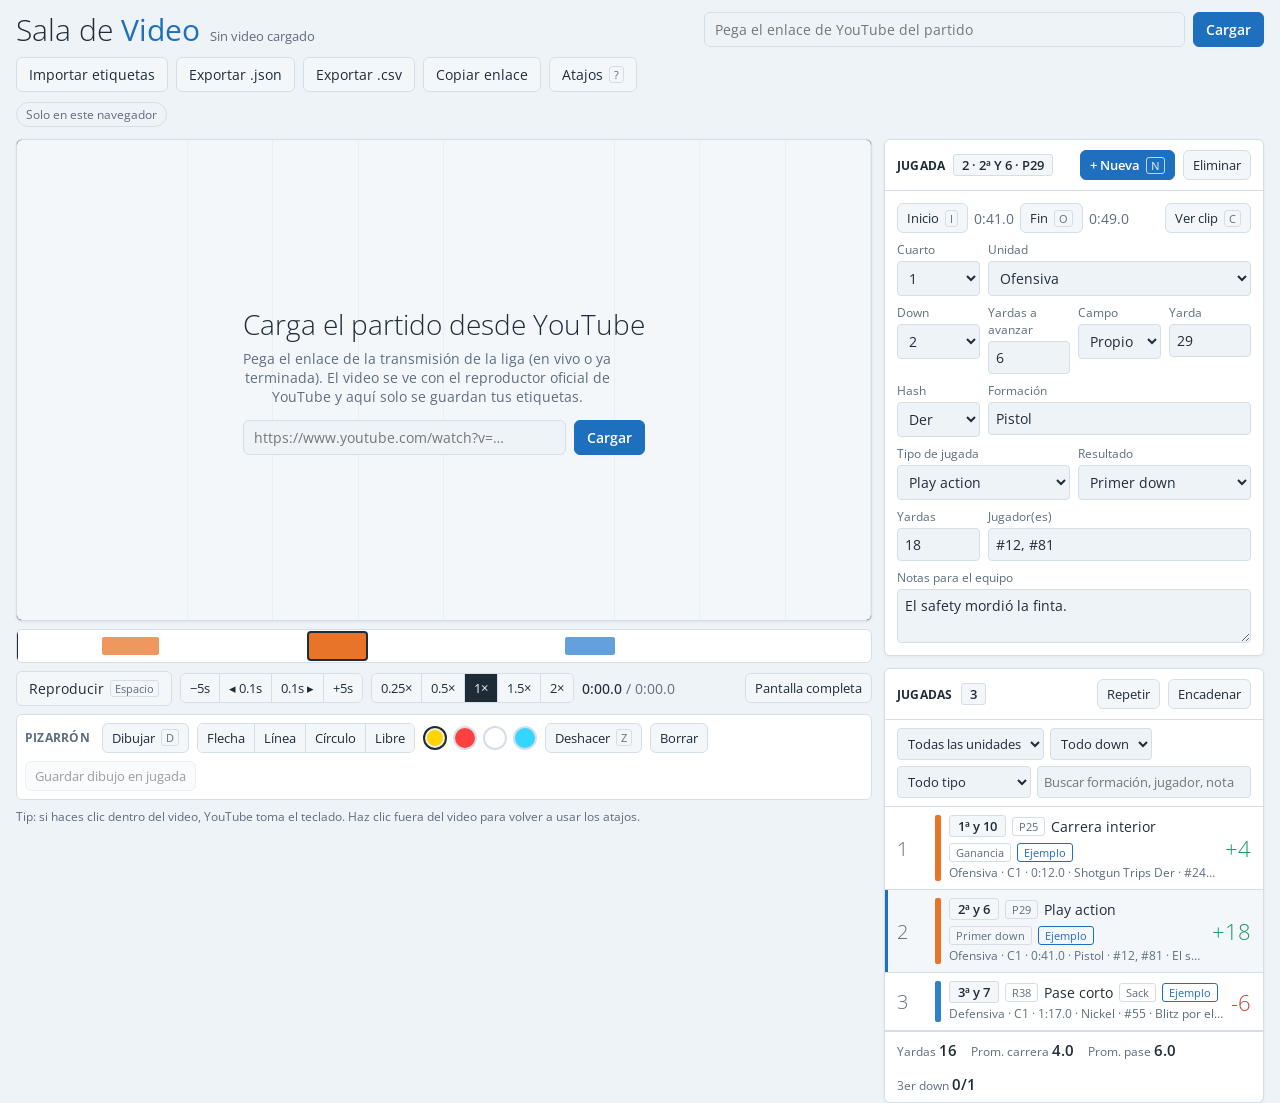
==== commit 621b745f: "Add files via upload" ====
--- a/public/index.html
+++ b/public/index.html
@@ -6,27 +6,27 @@
 <title>Sala de Video</title>
 <link rel="preconnect" href="https://fonts.googleapis.com">
 <link rel="preconnect" href="https://fonts.gstatic.com" crossorigin>
-<link rel="stylesheet" href="https://fonts.googleapis.com/css2?family=Saira+Condensed:wght@500;700;800&family=IBM+Plex+Sans:wght@400;500;600&family=IBM+Plex+Mono:wght@400;500&display=swap">
+<link rel="stylesheet" href="https://fonts.googleapis.com/css2?family=Open+Sans:wght@300;400;600;700&display=swap">
 <style>
-/* Layout: film-room console — video stage + transport on the left, play card + play list on the right; stacks on phones. Single dark look by choice (projected in a dim room). */
+/* Layout: video stage + transport on the left, play card + play list on the right; stacks on phones. Single light look by choice. */
 :root {
-  color-scheme: dark;
-  --bg: #0f151c;
-  --panel: #161f29;
-  --panel-2: #1d2834;
-  --line: #2a3846;
-  --fg: #e8edf2;
-  --muted: #8d9cab;
-  --accent: #ff7a1a;      /* pylon orange */
-  --accent-ink: #1a0d02;
-  --off: #ff7a1a;
-  --def: #4fa3ff;
-  --st: #b9a6ff;
-  --good: #46c98b;
-  --bad: #ff5d5d;
-  --font-display: "Saira Condensed", "Arial Narrow", sans-serif;
-  --font-body: "IBM Plex Sans", system-ui, sans-serif;
-  --font-mono: "IBM Plex Mono", ui-monospace, monospace;
+  color-scheme: light;
+  --bg: #eef3f8;
+  --panel: #ffffff;
+  --panel-2: #f4f7fa;
+  --line: #d5dee7;
+  --fg: #1f2b37;
+  --muted: #5d6d7d;
+  --accent: #1f6fbf;      /* azul claro tipo Redwood */
+  --accent-ink: #ffffff;
+  --off: #e8742a;
+  --def: #2f80d1;
+  --st: #8a5cc2;
+  --good: #1a9a5f;
+  --bad: #d23f3f;
+  --font-display: "Segoe UI", "Open Sans", "Helvetica Neue", Arial, sans-serif;
+  --font-body: "Segoe UI", "Open Sans", "Helvetica Neue", Arial, sans-serif;
+  --font-mono: "Segoe UI", "Open Sans", "Helvetica Neue", Arial, sans-serif;
   --r: 6px;
 }
 html, body { height: 100%; }
@@ -46,12 +46,12 @@
 .app { display: flex; flex-direction: column; gap: 12px; min-height: 100%; }
 header { display: flex; flex-wrap: wrap; align-items: center; gap: 10px 16px; }
 .brand { display: flex; align-items: baseline; gap: 10px; margin-right: auto; }
-.brand h1 { font-family: var(--font-display); font-weight: 800; font-size: 26px; letter-spacing: .02em; text-transform: uppercase; margin: 0; line-height: 1; }
-.brand h1 span { color: var(--accent); }
+.brand h1 { font-family: var(--font-display); font-weight: 300; font-size: 30px; letter-spacing: 0; margin: 0; line-height: 1.1; }
+.brand h1 span { color: var(--accent); font-weight: 400; }
 .brand .file { color: var(--muted); font-size: 13px; max-width: 32ch; overflow: hidden; text-overflow: ellipsis; white-space: nowrap; }
 .actions { display: flex; flex-wrap: wrap; gap: 8px; }
 
-.btn { background: var(--panel-2); border: 1px solid var(--line); border-radius: var(--r); padding: 7px 12px; font-weight: 500; display: inline-flex; align-items: center; gap: 6px; white-space: nowrap; }
+.btn { background: var(--panel-2); border: 1px solid var(--line); border-radius: var(--r); padding: 7px 12px; font-weight: 400; display: inline-flex; align-items: center; gap: 6px; white-space: nowrap; }
 .btn:hover { border-color: var(--muted); }
 .btn.primary { background: var(--accent); color: var(--accent-ink); border-color: var(--accent); font-weight: 600; }
 .btn.on { background: var(--fg); color: var(--bg); border-color: var(--fg); }
@@ -64,23 +64,23 @@
 @media (max-width: 980px) { main { grid-template-columns: minmax(0, 1fr); } }
 
 .left { display: flex; flex-direction: column; gap: 8px; min-width: 0; }
-.stagebox { position: relative; background: #000; border-radius: var(--r); overflow: hidden; aspect-ratio: 16 / 9; max-width: 100%; border: 1px solid var(--line); }
+.stagebox { position: relative; background: #000; border-radius: var(--r); overflow: hidden; aspect-ratio: 16 / 9; max-width: 100%; border: 1px solid var(--line); box-shadow: 0 1px 3px rgba(20,40,60,.08); }
 .stagebox:fullscreen { aspect-ratio: auto; border: 0; border-radius: 0; }
 video { position: absolute; inset: 0; width: 100%; height: 100%; object-fit: contain; background: #000; }
 canvas#draw { position: absolute; touch-action: none; }
 canvas#draw.active { cursor: crosshair; }
 .drop { position: absolute; inset: 0; display: grid; place-items: center; text-align: center; padding: 24px; color: var(--muted);
-  background: repeating-linear-gradient(90deg, transparent 0 9.9%, rgba(255,255,255,.05) 9.9% 10%), #0b1015; }
-.drop strong { display: block; font-family: var(--font-display); font-size: 28px; text-transform: uppercase; color: var(--fg); letter-spacing: .03em; }
+  background: repeating-linear-gradient(90deg, transparent 0 9.9%, rgba(31,111,191,.06) 9.9% 10%), var(--panel-2); }
+.drop strong { display: block; font-family: var(--font-display); font-size: 28px; font-weight: 300; color: var(--fg); }
 .drop p { margin: 6px 0 14px; max-width: 46ch; }
 .drop.over { outline: 3px dashed var(--accent); outline-offset: -10px; }
 .hud { position: absolute; left: 10px; top: 10px; display: flex; gap: 6px; pointer-events: none; }
-.hud span { background: rgba(0,0,0,.65); border-radius: 4px; padding: 3px 8px; font-family: var(--font-display); font-size: 18px; font-weight: 700; letter-spacing: .03em; }
+.hud span { background: rgba(0,0,0,.65); border-radius: 4px; padding: 3px 8px; font-family: var(--font-display); font-size: 16px; font-weight: 600; }
 .hud .spd { color: var(--accent); }
 
 /* timeline */
 .timeline { position: relative; height: 34px; background: var(--panel); border: 1px solid var(--line); border-radius: var(--r); cursor: pointer; touch-action: none; overflow: hidden; }
-.timeline .prog { position: absolute; inset: 0 auto 0 0; background: rgba(255,255,255,.07); pointer-events: none; }
+.timeline .prog { position: absolute; inset: 0 auto 0 0; background: rgba(31,111,191,.10); pointer-events: none; }
 .timeline .mk { position: absolute; top: 7px; bottom: 7px; min-width: 3px; border-radius: 2px; opacity: .75; pointer-events: none; }
 .timeline .mk.sel { top: 3px; bottom: 3px; opacity: 1; box-shadow: 0 0 0 2px var(--fg); }
 .timeline .head { position: absolute; top: 0; bottom: 0; width: 2px; background: var(--fg); pointer-events: none; }
@@ -94,26 +94,26 @@
 .spacer { flex: 1; }
 
 .drawbar { display: flex; flex-wrap: wrap; align-items: center; gap: 8px; padding: 8px; background: var(--panel); border: 1px solid var(--line); border-radius: var(--r); }
-.drawbar .lbl { font-family: var(--font-display); text-transform: uppercase; letter-spacing: .06em; font-size: 14px; color: var(--muted); margin-right: 4px; }
+.drawbar .lbl { font-family: var(--font-display); text-transform: uppercase; font-weight: 700; letter-spacing: .02em; font-size: 12px; color: var(--muted); margin-right: 4px; }
 .sw { width: 24px; height: 24px; border-radius: 50%; border: 2px solid var(--line); padding: 0; }
 .sw.on { border-color: var(--fg); box-shadow: 0 0 0 2px var(--bg) inset; }
 
 /* right */
 .right { display: flex; flex-direction: column; gap: 12px; min-width: 0; min-height: 0; }
-.card { background: var(--panel); border: 1px solid var(--line); border-radius: var(--r); }
-.card h2 { font-family: var(--font-display); font-weight: 700; text-transform: uppercase; letter-spacing: .05em; font-size: 17px; margin: 0; display: flex; align-items: center; gap: 8px; }
+.card { background: var(--panel); border: 1px solid var(--line); border-radius: var(--r); box-shadow: 0 1px 3px rgba(20,40,60,.06); }
+.card h2 { font-family: var(--font-display); font-weight: 700; text-transform: uppercase; letter-spacing: .02em; font-size: 12px; margin: 0; display: flex; align-items: center; gap: 8px; }
 .card .hd { display: flex; align-items: center; gap: 8px; padding: 10px 12px; border-bottom: 1px solid var(--line); }
 .card .hd .spacer { flex: 1; }
 .form { padding: 12px; display: grid; grid-template-columns: repeat(4, minmax(0,1fr)); gap: 8px; }
 .form .f { display: flex; flex-direction: column; gap: 3px; min-width: 0; }
 .form .c2 { grid-column: span 2; } .form .c4 { grid-column: 1 / -1; }
-.form label { font-size: 11px; text-transform: uppercase; letter-spacing: .06em; color: var(--muted); }
+.form label { font-size: 12px; color: var(--muted); }
 .form input, .form select, .form textarea { background: var(--bg); border: 1px solid var(--line); border-radius: 4px; padding: 6px 7px; width: 100%; min-width: 0; }
 .form textarea { resize: vertical; min-height: 54px; }
 .form .times { display: flex; gap: 6px; align-items: center; grid-column: 1 / -1; flex-wrap: wrap; }
 .form .times .tc { min-width: 0; }
 .form[aria-disabled="true"] { opacity: .45; pointer-events: none; }
-.chip { font-family: var(--font-display); font-weight: 700; font-size: 15px; letter-spacing: .03em; padding: 1px 8px; border-radius: 3px; background: var(--panel-2); border: 1px solid var(--line); white-space: nowrap; }
+.chip { font-family: var(--font-display); font-weight: 600; font-size: 13px; letter-spacing: 0; padding: 1px 8px; border-radius: 3px; background: var(--panel-2); border: 1px solid var(--line); white-space: nowrap; }
 
 .list { display: flex; flex-direction: column; flex: 1; min-height: 260px; }
 .filters { display: flex; flex-wrap: wrap; gap: 6px; padding: 8px 12px; border-bottom: 1px solid var(--line); }
@@ -124,22 +124,22 @@
 .row { display: grid; grid-template-columns: 30px 6px minmax(0,1fr) auto; gap: 8px; align-items: center; padding: 8px 12px; border-bottom: 1px solid var(--line); cursor: pointer; width: 100%; text-align: left; background: none; border-left: 0; border-right: 0; border-top: 0; }
 .row:hover { background: var(--panel-2); }
 .row.sel { background: var(--panel-2); box-shadow: inset 3px 0 0 var(--accent); }
-.row .n { font-family: var(--font-display); font-weight: 700; font-size: 18px; color: var(--muted); font-variant-numeric: tabular-nums; }
+.row .n { font-family: var(--font-display); font-weight: 300; font-size: 20px; color: var(--muted); font-variant-numeric: tabular-nums; }
 .row .bar { width: 6px; align-self: stretch; border-radius: 2px; }
 .row .main { min-width: 0; display: flex; flex-direction: column; gap: 2px; }
 .row .top { display: flex; gap: 6px; align-items: center; flex-wrap: wrap; }
 .row .sub { color: var(--muted); font-size: 12px; overflow: hidden; text-overflow: ellipsis; white-space: nowrap; }
-.row .gain { font-family: var(--font-display); font-weight: 700; font-size: 20px; font-variant-numeric: tabular-nums; text-align: right; }
+.row .gain { font-family: var(--font-display); font-weight: 300; font-size: 22px; font-variant-numeric: tabular-nums; text-align: right; }
 .gain.pos { color: var(--good); } .gain.neg { color: var(--bad); }
 .tag { font-size: 11px; padding: 1px 6px; border-radius: 3px; border: 1px solid var(--line); color: var(--muted); }
 .tag.ex { border-color: var(--accent); color: var(--accent); }
 .tag.draw { color: var(--fg); }
 .empty { padding: 24px 16px; color: var(--muted); text-align: center; }
 .stats { display: flex; gap: 14px; padding: 8px 12px; color: var(--muted); font-size: 12px; flex-wrap: wrap; border-top: 1px solid var(--line); }
-.stats b { color: var(--fg); font-family: var(--font-display); font-size: 15px; }
+.stats b { color: var(--fg); font-family: var(--font-display); font-size: 15px; font-weight: 600; }
 
 .toast { position: fixed; left: 50%; bottom: calc(18px + env(safe-area-inset-bottom, 0px)); transform: translateX(-50%); background: var(--fg); color: var(--bg); padding: 8px 14px; border-radius: var(--r); font-weight: 500; z-index: 50; max-width: calc(100% - 32px); }
-.help { position: fixed; inset: 0; background: rgba(0,0,0,.6); display: grid; place-items: center; z-index: 40; padding: 16px; }
+.help { position: fixed; inset: 0; background: rgba(20,40,60,.35); display: grid; place-items: center; z-index: 40; padding: 16px; }
 .help .card { max-width: 520px; width: 100%; }
 .help dl { display: grid; grid-template-columns: auto 1fr; gap: 6px 14px; padding: 14px; margin: 0; }
 .help dt { text-align: right; } .help dd { margin: 0; color: var(--muted); }
@@ -165,7 +165,7 @@
 .keyform { display: flex; gap: 6px; }
 .keyform input { background: var(--bg); border: 1px solid var(--line); border-radius: var(--r); padding: 5px 8px; width: 150px; min-width: 0; }
 .who { font-size: 12px; color: var(--muted); overflow: hidden; text-overflow: ellipsis; white-space: nowrap; max-width: 28ch; }
-.warn { background: #3a1d12; border: 1px solid var(--accent); color: var(--fg); border-radius: var(--r); padding: 10px 12px; }
+.warn { background: #fff4e5; border: 1px solid var(--accent); color: var(--fg); border-radius: var(--r); padding: 10px 12px; }
 </style>
 </head>
 <body>
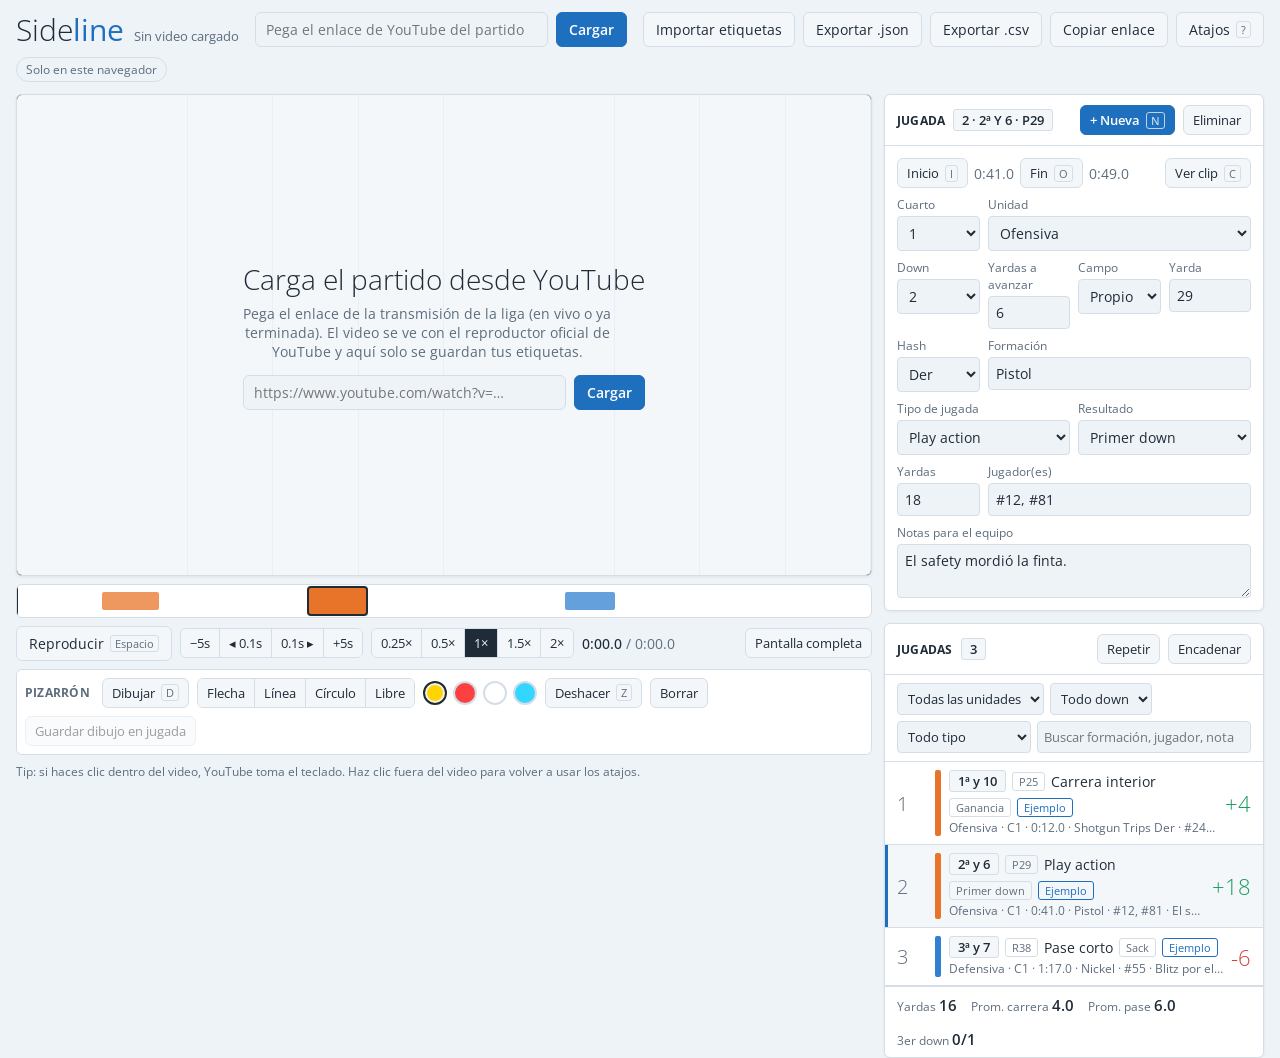
==== commit f5328228: "Add files via upload" ====
--- a/public/index.html
+++ b/public/index.html
@@ -3,7 +3,7 @@
 <head>
 <meta charset="utf-8">
 <meta name="viewport" content="width=device-width,initial-scale=1,viewport-fit=cover">
-<title>Sala de Video</title>
+<title>Sideline</title>
 <link rel="preconnect" href="https://fonts.googleapis.com">
 <link rel="preconnect" href="https://fonts.gstatic.com" crossorigin>
 <link rel="stylesheet" href="https://fonts.googleapis.com/css2?family=Open+Sans:wght@300;400;600;700&display=swap">
@@ -172,7 +172,7 @@
 <div class="app">
   <header>
     <div class="brand">
-      <h1>Sala de <span>Video</span></h1>
+      <h1>Side<span>line</span></h1>
       <div class="file" id="fileName">Sin video cargado</div>
     </div>
     <form class="urlbar" id="urlForm">
@@ -859,7 +859,7 @@
     S.plays = plays.map(p => { const o = { ...p, id: p.id || uid() }; delete o.ex; return o; }); S.example = false; S.sel = null;
     save(); renderAll();
     toast(`Se importaron ${plays.length} jugadas.`);
-  } catch (err) { toast('No se pudo leer el archivo. Usa un .json exportado desde Sala de Video.'); }
+  } catch (err) { toast('No se pudo leer el archivo. Usa un .json exportado desde Sideline.'); }
 };
 function download(filename, text, type) {
   const url = URL.createObjectURL(new Blob([text], { type }));
@@ -869,7 +869,7 @@
 const baseName = () => 'partido-' + (S.vid || 'sin-video');
 $('exportJson').onclick = () => {
   if (!S.plays.length) return toast('No hay jugadas para exportar.');
-  download(baseName() + '-etiquetas.json', JSON.stringify({ app: 'Sala de Video', version: 1, youtube: S.vid, exported: new Date().toISOString(), plays: sorted() }, null, 2), 'application/json');
+  download(baseName() + '-etiquetas.json', JSON.stringify({ app: 'Sideline', version: 1, youtube: S.vid, exported: new Date().toISOString(), plays: sorted() }, null, 2), 'application/json');
 };
 $('exportCsv').onclick = () => {
   if (!S.plays.length) return toast('No hay jugadas para exportar.');
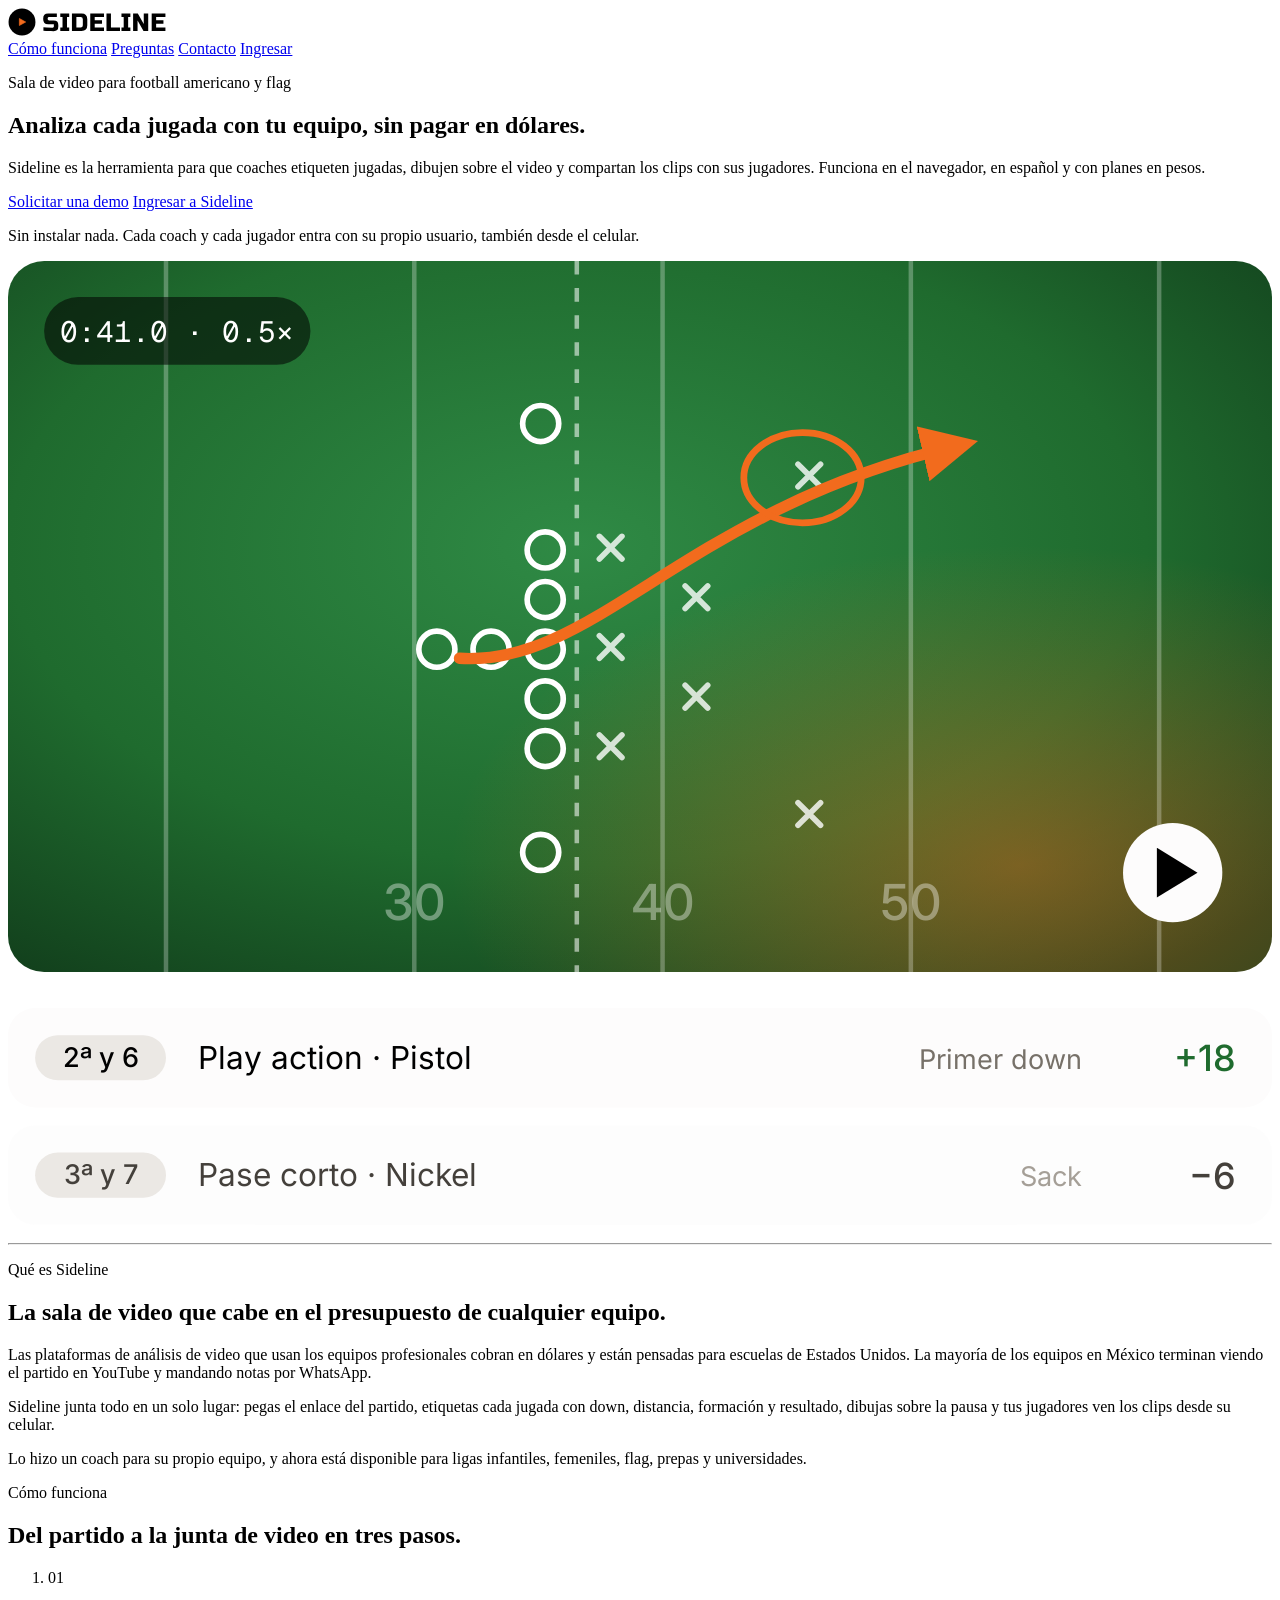
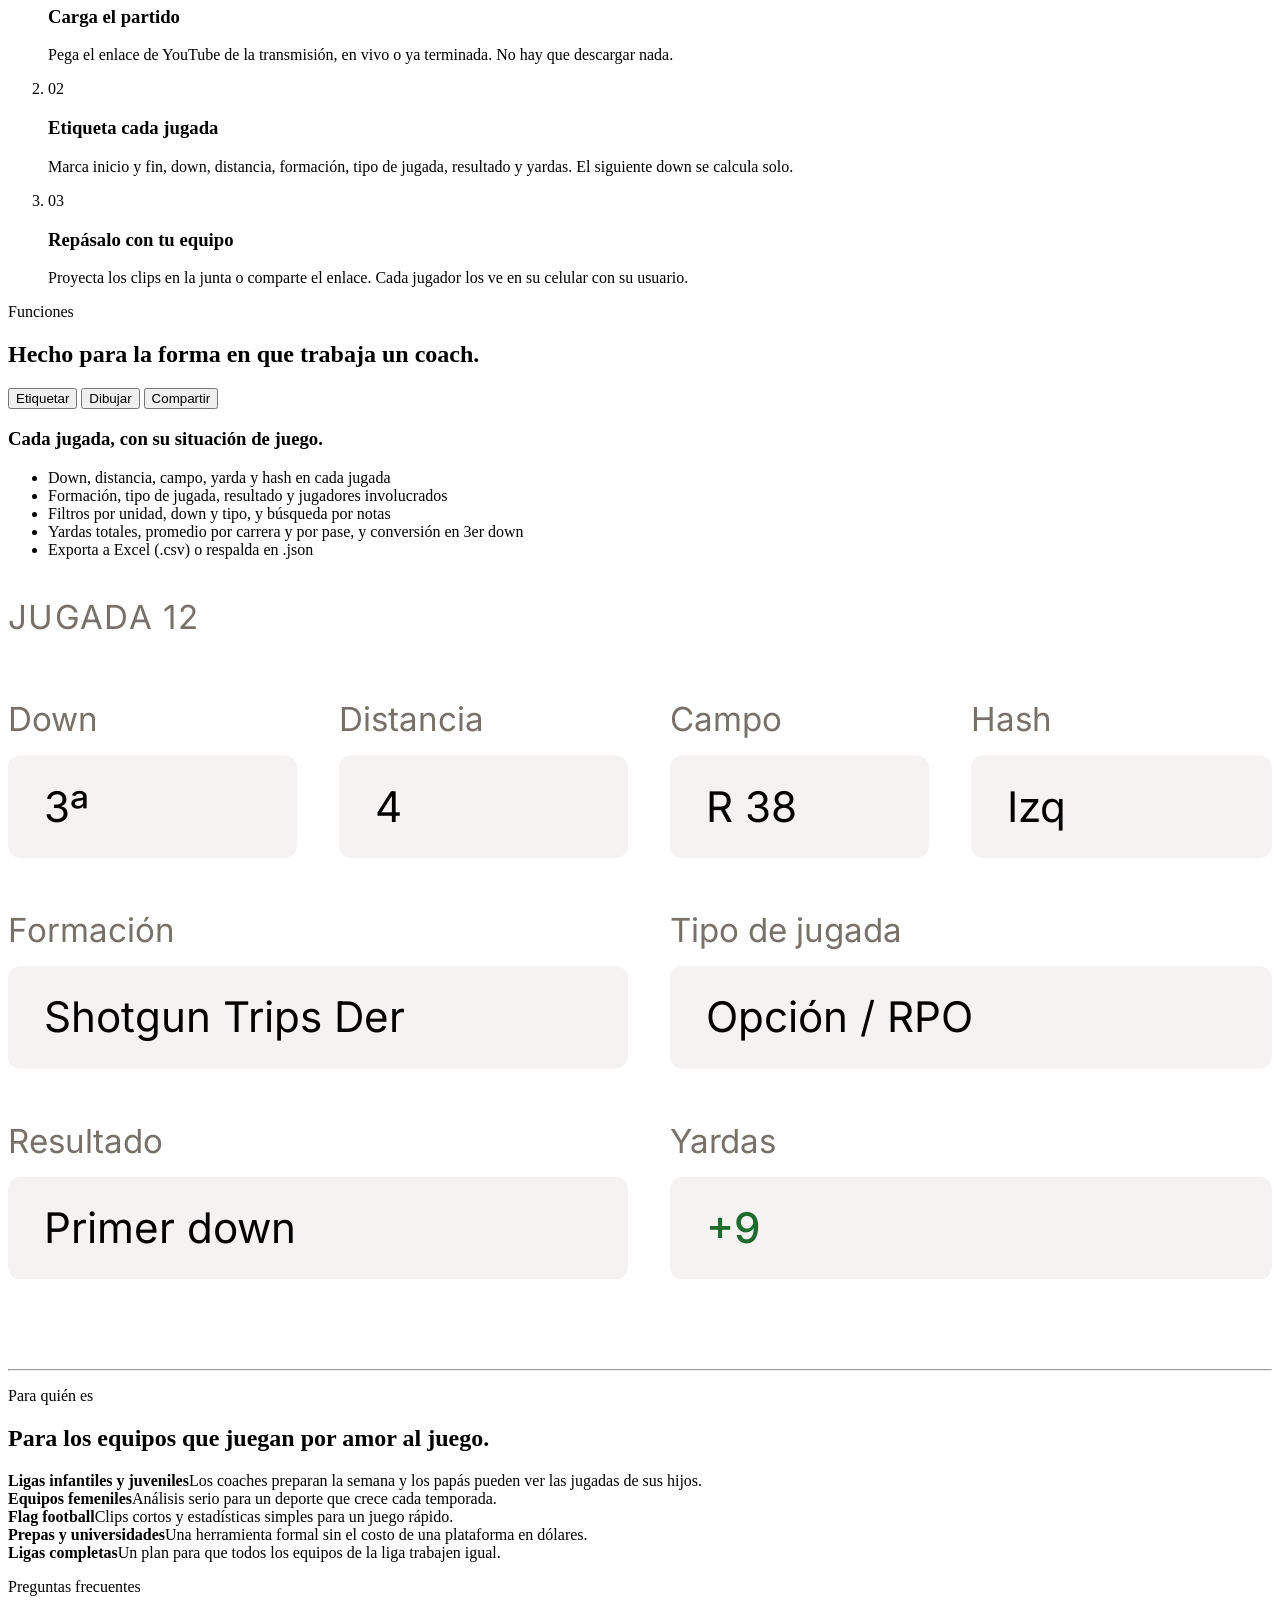
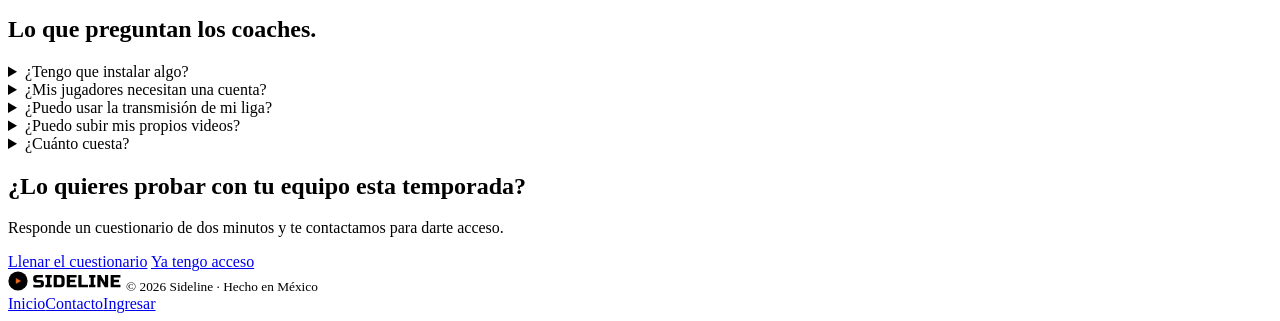
==== commit 6b079a13: "Add files via upload" ====
--- a/public/index.html
+++ b/public/index.html
@@ -4,912 +4,330 @@
 <meta charset="utf-8">
 <meta name="viewport" content="width=device-width,initial-scale=1,viewport-fit=cover">
 <title>Sideline</title>
+<meta name="description" content="Sideline: sala de video para coaches de football americano y flag. Etiqueta jugadas, dibuja sobre el video y comparte clips con tu equipo. En español y en pesos.">
+<link rel="icon" type="image/svg+xml" href="data:image/svg+xml,%3Csvg%20xmlns%3D%27http%3A//www.w3.org/2000/svg%27%20viewBox%3D%270%200%2064%2064%27%3E%3Crect%20width%3D%2764%27%20height%3D%2764%27%20rx%3D%2714%27%20fill%3D%27%230D0D0D%27/%3E%3Ccircle%20cx%3D%2732%27%20cy%3D%2732%27%20r%3D%2723%27%20fill%3D%27none%27%20stroke%3D%27%23FFFFFF%27%20stroke-width%3D%276%27/%3E%3Cpath%20d%3D%27M26%2020%20L45%2032%20L26%2044%20Z%27%20fill%3D%27%23F26B1D%27%20stroke%3D%27%23F26B1D%27%20stroke-width%3D%273%27%20stroke-linejoin%3D%27round%27/%3E%3C/svg%3E">
 <link rel="preconnect" href="https://fonts.googleapis.com">
 <link rel="preconnect" href="https://fonts.gstatic.com" crossorigin>
-<link rel="stylesheet" href="https://fonts.googleapis.com/css2?family=Open+Sans:wght@300;400;600;700&display=swap">
-<style>
-/* Layout: video stage + transport on the left, play card + play list on the right; stacks on phones. Single light look by choice. */
-:root {
-  color-scheme: light;
-  --bg: #eef3f8;
-  --panel: #ffffff;
-  --panel-2: #f4f7fa;
-  --line: #d5dee7;
-  --fg: #1f2b37;
-  --muted: #5d6d7d;
-  --accent: #1f6fbf;      /* azul claro tipo Redwood */
-  --accent-ink: #ffffff;
-  --off: #e8742a;
-  --def: #2f80d1;
-  --st: #8a5cc2;
-  --good: #1a9a5f;
-  --bad: #d23f3f;
-  --font-display: "Segoe UI", "Open Sans", "Helvetica Neue", Arial, sans-serif;
-  --font-body: "Segoe UI", "Open Sans", "Helvetica Neue", Arial, sans-serif;
-  --font-mono: "Segoe UI", "Open Sans", "Helvetica Neue", Arial, sans-serif;
-  --r: 6px;
-}
-html, body { height: 100%; }
-body {
-  background: var(--bg); color: var(--fg);
-  font-family: var(--font-body); font-size: 14px;
-  padding-left: max(16px, env(safe-area-inset-left, 0px));
-  padding-right: max(16px, env(safe-area-inset-right, 0px));
-  padding-block: 12px;
-  box-sizing: border-box;
-}
-*, *::before, *::after { box-sizing: border-box; }
-button, input, select, textarea { font: inherit; color: inherit; }
-button { cursor: pointer; }
-:focus-visible { outline: 2px solid var(--accent); outline-offset: 2px; }
-
-.app { display: flex; flex-direction: column; gap: 12px; min-height: 100%; }
-header { display: flex; flex-wrap: wrap; align-items: center; gap: 10px 16px; }
-.brand { display: flex; align-items: baseline; gap: 10px; margin-right: auto; }
-.brand h1 { font-family: var(--font-display); font-weight: 300; font-size: 30px; letter-spacing: 0; margin: 0; line-height: 1.1; }
-.brand h1 span { color: var(--accent); font-weight: 400; }
-.brand .file { color: var(--muted); font-size: 13px; max-width: 32ch; overflow: hidden; text-overflow: ellipsis; white-space: nowrap; }
-.actions { display: flex; flex-wrap: wrap; gap: 8px; }
-
-.btn { background: var(--panel-2); border: 1px solid var(--line); border-radius: var(--r); padding: 7px 12px; font-weight: 400; display: inline-flex; align-items: center; gap: 6px; white-space: nowrap; }
-.btn:hover { border-color: var(--muted); }
-.btn.primary { background: var(--accent); color: var(--accent-ink); border-color: var(--accent); font-weight: 600; }
-.btn.on { background: var(--fg); color: var(--bg); border-color: var(--fg); }
-.btn:disabled { opacity: .45; cursor: not-allowed; }
-.btn.sm { padding: 5px 9px; font-size: 13px; }
-kbd { font-family: var(--font-mono); font-size: 11px; color: var(--muted); border: 1px solid var(--line); border-radius: 3px; padding: 0 4px; }
-.btn.primary kbd, .btn.on kbd { color: inherit; border-color: currentColor; opacity: .7; }
-
-main { display: grid; grid-template-columns: minmax(0, 1fr) 380px; gap: 12px; flex: 1; min-height: 0; }
-@media (max-width: 980px) { main { grid-template-columns: minmax(0, 1fr); } }
-
-.left { display: flex; flex-direction: column; gap: 8px; min-width: 0; }
-.stagebox { position: relative; background: #000; border-radius: var(--r); overflow: hidden; aspect-ratio: 16 / 9; max-width: 100%; border: 1px solid var(--line); box-shadow: 0 1px 3px rgba(20,40,60,.08); }
-.stagebox:fullscreen { aspect-ratio: auto; border: 0; border-radius: 0; }
-video { position: absolute; inset: 0; width: 100%; height: 100%; object-fit: contain; background: #000; }
-canvas#draw { position: absolute; touch-action: none; }
-canvas#draw.active { cursor: crosshair; }
-.drop { position: absolute; inset: 0; display: grid; place-items: center; text-align: center; padding: 24px; color: var(--muted);
-  background: repeating-linear-gradient(90deg, transparent 0 9.9%, rgba(31,111,191,.06) 9.9% 10%), var(--panel-2); }
-.drop strong { display: block; font-family: var(--font-display); font-size: 28px; font-weight: 300; color: var(--fg); }
-.drop p { margin: 6px 0 14px; max-width: 46ch; }
-.drop.over { outline: 3px dashed var(--accent); outline-offset: -10px; }
-.hud { position: absolute; left: 10px; top: 10px; display: flex; gap: 6px; pointer-events: none; }
-.hud span { background: rgba(0,0,0,.65); border-radius: 4px; padding: 3px 8px; font-family: var(--font-display); font-size: 16px; font-weight: 600; }
-.hud .spd { color: var(--accent); }
-
-/* timeline */
-.timeline { position: relative; height: 34px; background: var(--panel); border: 1px solid var(--line); border-radius: var(--r); cursor: pointer; touch-action: none; overflow: hidden; }
-.timeline .prog { position: absolute; inset: 0 auto 0 0; background: rgba(31,111,191,.10); pointer-events: none; }
-.timeline .mk { position: absolute; top: 7px; bottom: 7px; min-width: 3px; border-radius: 2px; opacity: .75; pointer-events: none; }
-.timeline .mk.sel { top: 3px; bottom: 3px; opacity: 1; box-shadow: 0 0 0 2px var(--fg); }
-.timeline .head { position: absolute; top: 0; bottom: 0; width: 2px; background: var(--fg); pointer-events: none; }
-
-.transport { display: flex; flex-wrap: wrap; align-items: center; gap: 8px; }
-.tc { font-family: var(--font-mono); font-size: 14px; min-width: 15ch; font-variant-numeric: tabular-nums; }
-.tc b { color: var(--fg); font-weight: 500; } .tc { color: var(--muted); }
-.group { display: inline-flex; border: 1px solid var(--line); border-radius: var(--r); overflow: hidden; }
-.group .btn { border: 0; border-radius: 0; border-right: 1px solid var(--line); }
-.group .btn:last-child { border-right: 0; }
-.spacer { flex: 1; }
-
-.drawbar { display: flex; flex-wrap: wrap; align-items: center; gap: 8px; padding: 8px; background: var(--panel); border: 1px solid var(--line); border-radius: var(--r); }
-.drawbar .lbl { font-family: var(--font-display); text-transform: uppercase; font-weight: 700; letter-spacing: .02em; font-size: 12px; color: var(--muted); margin-right: 4px; }
-.sw { width: 24px; height: 24px; border-radius: 50%; border: 2px solid var(--line); padding: 0; }
-.sw.on { border-color: var(--fg); box-shadow: 0 0 0 2px var(--bg) inset; }
-
-/* right */
-.right { display: flex; flex-direction: column; gap: 12px; min-width: 0; min-height: 0; }
-.card { background: var(--panel); border: 1px solid var(--line); border-radius: var(--r); box-shadow: 0 1px 3px rgba(20,40,60,.06); }
-.card h2 { font-family: var(--font-display); font-weight: 700; text-transform: uppercase; letter-spacing: .02em; font-size: 12px; margin: 0; display: flex; align-items: center; gap: 8px; }
-.card .hd { display: flex; align-items: center; gap: 8px; padding: 10px 12px; border-bottom: 1px solid var(--line); }
-.card .hd .spacer { flex: 1; }
-.form { padding: 12px; display: grid; grid-template-columns: repeat(4, minmax(0,1fr)); gap: 8px; }
-.form .f { display: flex; flex-direction: column; gap: 3px; min-width: 0; }
-.form .c2 { grid-column: span 2; } .form .c4 { grid-column: 1 / -1; }
-.form label { font-size: 12px; color: var(--muted); }
-.form input, .form select, .form textarea { background: var(--bg); border: 1px solid var(--line); border-radius: 4px; padding: 6px 7px; width: 100%; min-width: 0; }
-.form textarea { resize: vertical; min-height: 54px; }
-.form .times { display: flex; gap: 6px; align-items: center; grid-column: 1 / -1; flex-wrap: wrap; }
-.form .times .tc { min-width: 0; }
-.form[aria-disabled="true"] { opacity: .45; pointer-events: none; }
-.chip { font-family: var(--font-display); font-weight: 600; font-size: 13px; letter-spacing: 0; padding: 1px 8px; border-radius: 3px; background: var(--panel-2); border: 1px solid var(--line); white-space: nowrap; }
-
-.list { display: flex; flex-direction: column; flex: 1; min-height: 260px; }
-.filters { display: flex; flex-wrap: wrap; gap: 6px; padding: 8px 12px; border-bottom: 1px solid var(--line); }
-.filters select, .filters input { background: var(--bg); border: 1px solid var(--line); border-radius: 4px; padding: 5px 6px; font-size: 13px; min-width: 0; }
-.filters input { flex: 1; min-width: 90px; }
-.rows { overflow-y: auto; flex: 1; max-height: 52vh; }
-@media (max-width: 980px) { .rows { max-height: none; } }
-.row { display: grid; grid-template-columns: 30px 6px minmax(0,1fr) auto; gap: 8px; align-items: center; padding: 8px 12px; border-bottom: 1px solid var(--line); cursor: pointer; width: 100%; text-align: left; background: none; border-left: 0; border-right: 0; border-top: 0; }
-.row:hover { background: var(--panel-2); }
-.row.sel { background: var(--panel-2); box-shadow: inset 3px 0 0 var(--accent); }
-.row .n { font-family: var(--font-display); font-weight: 300; font-size: 20px; color: var(--muted); font-variant-numeric: tabular-nums; }
-.row .bar { width: 6px; align-self: stretch; border-radius: 2px; }
-.row .main { min-width: 0; display: flex; flex-direction: column; gap: 2px; }
-.row .top { display: flex; gap: 6px; align-items: center; flex-wrap: wrap; }
-.row .sub { color: var(--muted); font-size: 12px; overflow: hidden; text-overflow: ellipsis; white-space: nowrap; }
-.row .gain { font-family: var(--font-display); font-weight: 300; font-size: 22px; font-variant-numeric: tabular-nums; text-align: right; }
-.gain.pos { color: var(--good); } .gain.neg { color: var(--bad); }
-.tag { font-size: 11px; padding: 1px 6px; border-radius: 3px; border: 1px solid var(--line); color: var(--muted); }
-.tag.ex { border-color: var(--accent); color: var(--accent); }
-.tag.draw { color: var(--fg); }
-.empty { padding: 24px 16px; color: var(--muted); text-align: center; }
-.stats { display: flex; gap: 14px; padding: 8px 12px; color: var(--muted); font-size: 12px; flex-wrap: wrap; border-top: 1px solid var(--line); }
-.stats b { color: var(--fg); font-family: var(--font-display); font-size: 15px; font-weight: 600; }
-
-.toast { position: fixed; left: 50%; bottom: calc(18px + env(safe-area-inset-bottom, 0px)); transform: translateX(-50%); background: var(--fg); color: var(--bg); padding: 8px 14px; border-radius: var(--r); font-weight: 500; z-index: 50; max-width: calc(100% - 32px); }
-.help { position: fixed; inset: 0; background: rgba(20,40,60,.35); display: grid; place-items: center; z-index: 40; padding: 16px; }
-.help .card { max-width: 520px; width: 100%; }
-.help dl { display: grid; grid-template-columns: auto 1fr; gap: 6px 14px; padding: 14px; margin: 0; }
-.help dt { text-align: right; } .help dd { margin: 0; color: var(--muted); }
-@media (prefers-reduced-motion: reduce) { * { transition: none !important; } }
-</style>
-
-<style>
-body { margin: 0; }
-[hidden] { display: none !important; }
-.stagebox #yt, .stagebox iframe { position: absolute; inset: 0; width: 100%; height: 100%; border: 0; }
-canvas#draw { inset: 0; width: 100%; height: 100%; }
-.card .hd { flex-wrap: wrap; }
-.urlbar { display: flex; gap: 8px; flex: 1 1 340px; min-width: 0; max-width: 560px; }
-.urlbar input { flex: 1; min-width: 0; background: var(--bg); border: 1px solid var(--line); border-radius: var(--r); padding: 7px 10px; }
-.drop .urlbar { margin: 0 auto; }
-.note { font-size: 12px; color: var(--muted); }
-.cloudbar { display: flex; flex-wrap: wrap; align-items: center; gap: 8px; width: 100%; }
-.cloudbar select { background: var(--bg); border: 1px solid var(--line); border-radius: var(--r); padding: 6px 8px; max-width: 100%; min-width: 0; flex: 0 1 380px; }
-.status { font-size: 12px; padding: 3px 9px; border-radius: 999px; border: 1px solid var(--line); color: var(--muted); white-space: nowrap; }
-.status.ok { color: var(--good); border-color: var(--good); }
-.status.bad { color: var(--bad); border-color: var(--bad); }
-.status.busy { color: var(--accent); border-color: var(--accent); }
-.keyform { display: flex; gap: 6px; }
-.keyform input { background: var(--bg); border: 1px solid var(--line); border-radius: var(--r); padding: 5px 8px; width: 150px; min-width: 0; }
-.who { font-size: 12px; color: var(--muted); overflow: hidden; text-overflow: ellipsis; white-space: nowrap; max-width: 28ch; }
-.warn { background: #fff4e5; border: 1px solid var(--accent); color: var(--fg); border-radius: var(--r); padding: 10px 12px; }
-</style>
+<link rel="stylesheet" href="https://fonts.googleapis.com/css2?family=Inter:wght@300;400;500&family=Geist+Mono&display=swap">
+<link rel="stylesheet" href="/assets/site.css">
+<script>
+  // Enlaces viejos a un partido (?v=...) siguen abriendo la sala de video.
+  if (new URLSearchParams(location.search).get('v')) location.replace('/app/' + location.search);
+</script>
 </head>
 <body>
-<div class="app">
-  <header>
-    <div class="brand">
-      <h1>Side<span>line</span></h1>
-      <div class="file" id="fileName">Sin video cargado</div>
-    </div>
-    <form class="urlbar" id="urlForm">
-      <input id="urlInput" type="url" placeholder="Pega el enlace de YouTube del partido" aria-label="Enlace de YouTube">
-      <button class="btn primary" type="submit">Cargar</button>
-    </form>
-    <div class="actions">
-      <label class="btn" for="importInput">Importar etiquetas</label>
-      <input type="file" id="importInput" accept=".json,application/json" hidden>
-      <button class="btn" id="exportJson">Exportar .json</button>
-      <button class="btn" id="exportCsv">Exportar .csv</button>
-      <button class="btn" id="shareBtn">Copiar enlace</button>
-      <button class="btn" id="helpBtn" aria-label="Atajos de teclado">Atajos <kbd>?</kbd></button>
-    </div>
-    <div class="cloudbar">
-      <select id="gamesSel" aria-label="Partidos guardados" hidden><option value="">Partidos guardados…</option></select>
-      <span class="status" id="status">Solo en este navegador</span>
-      <span class="spacer" style="flex:1"></span>
-      <span class="who" id="who"></span>
-      <button class="btn sm" id="loginBtn" hidden>Entrar como coach</button>
-      <form class="keyform" id="keyForm" hidden><input id="keyInput" type="password" placeholder="Clave de coach" autocomplete="current-password" aria-label="Clave de coach"><button class="btn sm primary" type="submit">Entrar</button></form>
-    </div>
-  </header>
-  <div class="warn" id="fileWarn" hidden>Esta página está abierta como archivo local y YouTube no permite reproducir videos así (error 153). Súbela a GitHub Pages u otro sitio web y ábrela desde ahí.</div>
-
-  <main>
-    <section class="left">
-      <div class="stagebox" id="stage">
-        <div id="yt"></div>
-        <canvas id="draw"></canvas>
-        <div class="hud" id="hud" hidden><span class="spd" id="hudSpd"></span></div>
-        <div class="drop" id="drop">
-          <div>
-            <strong>Carga el partido desde YouTube</strong>
-            <p>Pega el enlace de la transmisión de la liga (en vivo o ya terminada). El video se ve con el reproductor oficial de YouTube y aquí solo se guardan tus etiquetas.</p>
-            <form class="urlbar" id="urlForm2">
-              <input id="urlInput2" type="url" placeholder="https://www.youtube.com/watch?v=…" aria-label="Enlace de YouTube">
-              <button class="btn primary" type="submit">Cargar</button>
-            </form>
-          </div>
-        </div>
-      </div>
-
-      <div class="timeline" id="timeline" role="slider" aria-label="Línea de tiempo" tabindex="0">
-        <div class="prog" id="prog"></div>
-        <div id="marks"></div>
-        <div class="head" id="head"></div>
-      </div>
-
-      <div class="transport">
-        <button class="btn" id="playBtn"><span id="playLbl">Reproducir</span> <kbd>Espacio</kbd></button>
-        <div class="group">
-          <button class="btn sm" id="back5" title="Atrás 5 s (Shift+←)">−5s</button>
-          <button class="btn sm" id="backF" title="Atrás 0.1 s (←)">◂ 0.1s</button>
-          <button class="btn sm" id="fwdF" title="Adelante 0.1 s (→)">0.1s ▸</button>
-          <button class="btn sm" id="fwd5" title="Adelante 5 s (Shift+→)">+5s</button>
-        </div>
-        <div class="group" id="speeds"></div>
-        <span class="tc" id="tc"><b>0:00.0</b> / 0:00.0</span>
-        <span class="spacer"></span>
-        <button class="btn sm" id="fsBtn">Pantalla completa</button>
-      </div>
-
-      <div class="drawbar">
-        <span class="lbl">Pizarrón</span>
-        <button class="btn sm" id="drawToggle">Dibujar <kbd>D</kbd></button>
-        <div class="group" id="tools"></div>
-        <div style="display:flex;gap:6px" id="colors"></div>
-        <button class="btn sm" id="undoBtn">Deshacer <kbd>Z</kbd></button>
-        <button class="btn sm" id="clearBtn">Borrar</button>
-        <span class="spacer"></span>
-        <button class="btn sm" id="saveDrawBtn" disabled>Guardar dibujo en jugada</button>
-      </div>
-      <div class="note">Tip: si haces clic dentro del video, YouTube toma el teclado. Haz clic fuera del video para volver a usar los atajos.</div>
-    </section>
-
-    <aside class="right">
-      <div class="card">
-        <div class="hd">
-          <h2>Jugada <span class="chip" id="selNum">—</span></h2>
-          <span class="spacer"></span>
-          <button class="btn sm primary" id="newBtn">+ Nueva <kbd>N</kbd></button>
-          <button class="btn sm" id="delBtn" disabled>Eliminar</button>
-        </div>
-        <div class="form" id="form" aria-disabled="true">
-          <div class="times">
-            <button class="btn sm" id="setIn">Inicio <kbd>I</kbd></button>
-            <span class="tc" id="inTc">—</span>
-            <button class="btn sm" id="setOut">Fin <kbd>O</kbd></button>
-            <span class="tc" id="outTc">—</span>
-            <span class="spacer"></span>
-            <button class="btn sm" id="clipBtn">Ver clip <kbd>C</kbd></button>
-          </div>
-          <div class="f"><label for="fQ">Cuarto</label><select id="fQ"><option>1</option><option>2</option><option>3</option><option>4</option><option value="TE">TE</option></select></div>
-          <div class="f" style="grid-column: span 3"><label for="fUnit">Unidad</label><select id="fUnit"><option value="O">Ofensiva</option><option value="D">Defensiva</option><option value="ST">Equipos especiales</option></select></div>
-          <div class="f"><label for="fDown">Down</label><select id="fDown"><option value="">—</option><option>1</option><option>2</option><option>3</option><option>4</option></select></div>
-          <div class="f"><label for="fDist">Yardas a avanzar</label><input id="fDist" type="number" min="0" max="99" inputmode="numeric"></div>
-          <div class="f"><label for="fSide">Campo</label><select id="fSide"><option value="P">Propio</option><option value="R">Rival</option></select></div>
-          <div class="f"><label for="fYard">Yarda</label><input id="fYard" type="number" min="1" max="50" inputmode="numeric"></div>
-          <div class="f"><label for="fHash">Hash</label><select id="fHash"><option value="">—</option><option value="I">Izq</option><option value="M">Medio</option><option value="D">Der</option></select></div>
-          <div class="f" style="grid-column: span 3"><label for="fForm">Formación</label><input id="fForm" list="formList" placeholder="Shotgun Trips Der"></div>
-          <div class="f c2"><label for="fType">Tipo de jugada</label><select id="fType"></select></div>
-          <div class="f c2"><label for="fRes">Resultado</label><select id="fRes"></select></div>
-          <div class="f"><label for="fGain">Yardas</label><input id="fGain" type="number" min="-99" max="109" inputmode="numeric"></div>
-          <div class="f" style="grid-column: span 3"><label for="fPlayer">Jugador(es)</label><input id="fPlayer" placeholder="#12, #24"></div>
-          <div class="f c4"><label for="fNotes">Notas para el equipo</label><textarea id="fNotes" placeholder="Qué corregir, qué repetir…"></textarea></div>
-        </div>
-      </div>
-
-      <div class="card list">
-        <div class="hd">
-          <h2>Jugadas <span class="chip" id="count">0</span></h2>
-          <span class="spacer"></span>
-          <button class="btn sm" id="loopBtn" title="Repetir el clip seleccionado">Repetir</button>
-          <button class="btn sm" id="chainBtn" title="Al terminar un clip, pasa a la siguiente jugada de la lista">Encadenar</button>
-        </div>
-        <div class="filters">
-          <select id="qUnit" aria-label="Filtrar unidad"><option value="">Todas las unidades</option><option value="O">Ofensiva</option><option value="D">Defensiva</option><option value="ST">Eq. especiales</option></select>
-          <select id="qDown" aria-label="Filtrar down"><option value="">Todo down</option><option>1</option><option>2</option><option>3</option><option>4</option></select>
-          <select id="qType" aria-label="Filtrar tipo"><option value="">Todo tipo</option></select>
-          <input id="qText" placeholder="Buscar formación, jugador, nota" aria-label="Buscar">
-        </div>
-        <div class="rows" id="rows"></div>
-        <div class="stats" id="stats"></div>
-      </div>
-    </aside>
-  </main>
-</div>
-
-<datalist id="formList"></datalist>
-<div class="help" id="help" hidden>
-  <div class="card">
-    <div class="hd"><h2>Atajos de teclado</h2><span class="spacer"></span><button class="btn sm" id="helpClose">Cerrar</button></div>
-    <dl>
-      <dt><kbd>Espacio</kbd></dt><dd>Reproducir / pausar</dd>
-      <dt><kbd>←</kbd> <kbd>→</kbd></dt><dd>0.1 segundos atrás / adelante</dd>
-      <dt><kbd>Shift</kbd>+<kbd>←</kbd> <kbd>→</kbd></dt><dd>5 segundos atrás / adelante</dd>
-      <dt><kbd>1</kbd>–<kbd>5</kbd></dt><dd>Velocidad 0.25× · 0.5× · 1× · 1.5× · 2×</dd>
-      <dt><kbd>↑</kbd> <kbd>↓</kbd></dt><dd>Jugada anterior / siguiente</dd>
-      <dt><kbd>N</kbd></dt><dd>Nueva jugada en el momento actual</dd>
-      <dt><kbd>I</kbd> <kbd>O</kbd></dt><dd>Marcar inicio / fin de la jugada</dd>
-      <dt><kbd>C</kbd></dt><dd>Ver el clip de la jugada</dd>
-      <dt><kbd>D</kbd></dt><dd>Activar pizarrón · <kbd>Z</kbd> deshace el último trazo</dd>
-      <dt><kbd>F</kbd></dt><dd>Pantalla completa (para proyectar)</dd>
-    </dl>
+<header class="wrap">
+  <nav class="nav" aria-label="Principal">
+    <a class="logo" href="/" aria-label="Sideline, inicio"><svg class='brandmark' viewBox='0 0 593 104' height='28' role='img' aria-label='Sideline'><circle cx='52' cy='52' r='50' fill='#000000'/>
+<rect x='48.25' y='8.25' width='7.50' height='7.50' rx='1.35' fill='var(--bg)' transform='rotate(0.0 52.00 12.00)'/>
+<rect x='65.61' y='12.21' width='7.50' height='7.50' rx='1.35' fill='var(--bg)' transform='rotate(25.7 69.36 15.96)'/>
+<rect x='79.52' y='23.31' width='7.50' height='7.50' rx='1.35' fill='var(--bg)' transform='rotate(51.4 83.27 27.06)'/>
+<rect x='87.25' y='39.35' width='7.50' height='7.50' rx='1.35' fill='var(--bg)' transform='rotate(77.1 91.00 43.10)'/>
+<rect x='87.25' y='57.15' width='7.50' height='7.50' rx='1.35' fill='var(--bg)' transform='rotate(102.9 91.00 60.90)'/>
+<rect x='79.52' y='73.19' width='7.50' height='7.50' rx='1.35' fill='var(--bg)' transform='rotate(128.6 83.27 76.94)'/>
+<rect x='65.61' y='84.29' width='7.50' height='7.50' rx='1.35' fill='var(--bg)' transform='rotate(154.3 69.36 88.04)'/>
+<rect x='48.25' y='88.25' width='7.50' height='7.50' rx='1.35' fill='var(--bg)' transform='rotate(180.0 52.00 92.00)'/>
+<rect x='30.89' y='84.29' width='7.50' height='7.50' rx='1.35' fill='var(--bg)' transform='rotate(205.7 34.64 88.04)'/>
+<rect x='16.98' y='73.19' width='7.50' height='7.50' rx='1.35' fill='var(--bg)' transform='rotate(231.4 20.73 76.94)'/>
+<rect x='9.25' y='57.15' width='7.50' height='7.50' rx='1.35' fill='var(--bg)' transform='rotate(257.1 13.00 60.90)'/>
+<rect x='9.25' y='39.35' width='7.50' height='7.50' rx='1.35' fill='var(--bg)' transform='rotate(282.9 13.00 43.10)'/>
+<rect x='16.98' y='23.31' width='7.50' height='7.50' rx='1.35' fill='var(--bg)' transform='rotate(308.6 20.73 27.06)'/>
+<rect x='30.89' y='12.21' width='7.50' height='7.50' rx='1.35' fill='var(--bg)' transform='rotate(334.3 34.64 15.96)'/>
+<circle cx='52' cy='52' r='31.00' fill='var(--bg)'/>
+<circle cx='52' cy='52' r='25.00' fill='none' stroke='#000000' stroke-width='3.75'/>
+<path d='M42.25 39.00 L65.65 52.00 L42.25 65.00 Z' fill='#F26B1D' stroke='#F26B1D' stroke-width='2.50' stroke-linejoin='round'/><g transform='translate(128 85)'><path d='M3.588 -13.34Q28.796 -11.959999999999999 37.72 -11.959999999999999Q39.836 -11.959999999999999 41.078 -13.201999999999998Q42.32 -14.443999999999999 42.32 -16.56V-24.84H21.16Q11.5 -24.84 7.13 -29.21Q2.76 -33.58 2.76 -43.24V-46.0Q2.76 -55.66 7.13 -60.03Q11.5 -64.4 21.16 -64.4H53.452V-51.519999999999996H24.84Q19.32 -51.519999999999996 19.32 -46.0V-44.16Q19.32 -38.64 24.84 -38.64H41.4Q50.416 -38.64 54.647999999999996 -34.408Q58.879999999999995 -30.176 58.879999999999995 -21.16V-16.56Q58.879999999999995 -7.544 54.647999999999996 -3.312Q50.416 0.9199999999999999 41.4 0.9199999999999999Q36.708 0.9199999999999999 31.464 0.736L23.0 0.368Q13.616 -0.092 3.588 -0.9199999999999999ZM99.36000000000001 0.0H66.24000000000001V-12.879999999999999H74.52000000000001V-51.519999999999996H66.24000000000001V-64.4H99.36000000000001V-51.519999999999996H91.08V-12.879999999999999H99.36000000000001ZM145.36 -64.4Q155.756 -64.4 161.138 -59.018Q166.52 -53.635999999999996 166.52 -43.24V-21.16Q166.52 -10.764 161.138 -5.382Q155.756 0.0 145.36 0.0H109.48V-64.4ZM149.96 -43.24Q149.96 -51.519999999999996 141.68 -51.519999999999996H126.04V-12.879999999999999H141.68Q149.96 -12.879999999999999 149.96 -21.16ZM228.62 0.0H177.56000000000003V-64.4H228.62V-51.519999999999996H194.12V-39.1H221.26000000000002V-26.22H194.12V-12.879999999999999H228.62ZM254.38 -12.879999999999999H287.96000000000004V0.0H237.82000000000002V-64.4H254.38ZM326.6 0.0H293.48V-12.879999999999999H301.76000000000005V-51.519999999999996H293.48V-64.4H326.6V-51.519999999999996H318.32000000000005V-12.879999999999999H326.6ZM392.84000000000003 0.0H375.36L353.28000000000003 -38.64V0.0H336.72V-64.4H354.20000000000005L376.28000000000003 -25.759999999999998V-64.4H392.84000000000003ZM456.78000000000003 0.0H405.72V-64.4H456.78000000000003V-51.519999999999996H422.28000000000003V-39.1H449.4200000000001V-26.22H422.28000000000003V-12.879999999999999H456.78000000000003Z' fill='#000000'/></g></svg></a>
+    <div class="links">
+      <a class="btn btn-ghost hide-sm" href="#como-funciona">Cómo funciona</a>
+      <a class="btn btn-ghost hide-sm" href="#preguntas">Preguntas</a>
+      <a class="btn btn-ghost" href="/contacto">Contacto</a>
+      <a class="btn btn-fill" href="/app/">Ingresar</a>
+    </div>
+  </nav>
+</header>
+
+<main>
+  <section class="hero">
+    <div class="wrap hero-grid">
+      <div>
+        <p class="eyebrow">Sala de video para football americano y flag</p>
+        <h1 class="display">Analiza cada jugada con tu equipo, sin pagar en dólares.</h1>
+        <p class="lead">Sideline es la herramienta para que coaches etiqueten jugadas, dibujen sobre el video y compartan los clips con sus jugadores. Funciona en el navegador, en español y con planes en pesos.</p>
+        <div class="actions">
+          <a class="btn btn-fill btn-lg" href="/contacto">Solicitar una demo</a>
+          <a class="btn btn-line btn-lg" href="/app/">Ingresar a Sideline</a>
+        </div>
+        <p class="note">Sin instalar nada. Cada coach y cada jugador entra con su propio usuario, también desde el celular.</p>
+      </div>
+
+      <div class="visual" aria-hidden="true">
+        <svg viewBox="0 0 560 430" font-family="Inter, system-ui, sans-serif">
+          <defs>
+            <radialGradient id="turf" cx="45%" cy="40%" r="75%">
+              <stop offset="0" stop-color="#2f8a45"/>
+              <stop offset="0.6" stop-color="#1f6b2e"/>
+              <stop offset="1" stop-color="#123f1c"/>
+            </radialGradient>
+            <radialGradient id="glow" cx="80%" cy="85%" r="45%">
+              <stop offset="0" stop-color="#f26b1d" stop-opacity=".45"/>
+              <stop offset="1" stop-color="#f26b1d" stop-opacity="0"/>
+            </radialGradient>
+            <clipPath id="frame"><rect x="0" y="0" width="560" height="315" rx="16"/></clipPath>
+            <marker id="ah" viewBox="0 0 10 10" refX="6" refY="5" markerWidth="5" markerHeight="5" orient="auto"><path d="M0 0L10 5L0 10z" fill="#f26b1d"/></marker>
+          </defs>
+          <g clip-path="url(#frame)">
+            <rect width="560" height="315" fill="url(#turf)"/>
+            <rect width="560" height="315" fill="url(#glow)"/>
+            <g stroke="#fff" stroke-opacity=".28" stroke-width="2">
+              <line x1="70" y1="0" x2="70" y2="315"/><line x1="180" y1="0" x2="180" y2="315"/>
+              <line x1="290" y1="0" x2="290" y2="315"/><line x1="400" y1="0" x2="400" y2="315"/><line x1="510" y1="0" x2="510" y2="315"/>
+            </g>
+            <g fill="#fff" fill-opacity=".38" font-size="22" font-weight="500" text-anchor="middle">
+              <text x="180" y="292">30</text><text x="290" y="292">40</text><text x="400" y="292">50</text>
+            </g>
+            <line x1="252" y1="0" x2="252" y2="315" stroke="#fff" stroke-opacity=".55" stroke-width="2" stroke-dasharray="6 6"/>
+            <g fill="none" stroke="#fff" stroke-width="2.5">
+              <circle cx="238" cy="128" r="8"/><circle cx="238" cy="150" r="8"/><circle cx="238" cy="172" r="8"/>
+              <circle cx="238" cy="194" r="8"/><circle cx="238" cy="216" r="8"/><circle cx="214" cy="172" r="8"/>
+              <circle cx="190" cy="172" r="8"/><circle cx="236" cy="72" r="8"/><circle cx="236" cy="262" r="8"/>
+            </g>
+            <g stroke="#fff" stroke-opacity=".8" stroke-width="2.5" stroke-linecap="round">
+              <path d="M262 122l10 10m0-10l-10 10"/><path d="M262 166l10 10m0-10l-10 10"/><path d="M262 210l10 10m0-10l-10 10"/>
+              <path d="M300 144l10 10m0-10l-10 10"/><path d="M300 188l10 10m0-10l-10 10"/><path d="M350 90l10 10m0-10l-10 10"/><path d="M350 240l10 10m0-10l-10 10"/>
+            </g>
+            <path d="M200 176 C 260 180, 300 110, 420 82" fill="none" stroke="#f26b1d" stroke-width="5" stroke-linecap="round" marker-end="url(#ah)"/>
+            <ellipse cx="352" cy="96" rx="26" ry="20" fill="none" stroke="#f26b1d" stroke-width="3"/>
+            <rect x="16" y="16" width="118" height="30" rx="15" fill="#000" fill-opacity=".55"/>
+            <text x="75" y="36" text-anchor="middle" fill="#fff" font-size="13" font-family="Geist Mono, ui-monospace, monospace">0:41.0 · 0.5×</text>
+            <circle cx="516" cy="271" r="22" fill="#fdfcfc"/>
+            <path d="M509 260 L527 271 L509 282 Z" fill="#000"/>
+          </g>
+          <g>
+            <rect x="0" y="331" width="560" height="44" rx="12" fill="#fdfcfc"/>
+            <rect x="12" y="343" width="58" height="20" rx="10" fill="#ebe8e4"/>
+            <text x="41" y="357" text-anchor="middle" font-size="12" font-weight="500" fill="#000">2ª y 6</text>
+            <text x="84" y="358" font-size="14" fill="#000">Play action · Pistol</text>
+            <text x="476" y="358" text-anchor="end" font-size="12" fill="#777169">Primer down</text>
+            <text x="544" y="359" text-anchor="end" font-size="16" fill="#1f6b2e" font-weight="500">+18</text>
+            <rect x="0" y="383" width="560" height="44" rx="12" fill="#fdfcfc" fill-opacity=".7"/>
+            <rect x="12" y="395" width="58" height="20" rx="10" fill="#ebe8e4"/>
+            <text x="41" y="409" text-anchor="middle" font-size="12" font-weight="500" fill="#44403b">3ª y 7</text>
+            <text x="84" y="410" font-size="14" fill="#44403b">Pase corto · Nickel</text>
+            <text x="476" y="410" text-anchor="end" font-size="12" fill="#a59f97">Sack</text>
+            <text x="544" y="411" text-anchor="end" font-size="16" fill="#44403b" font-weight="500">−6</text>
+          </g>
+        </svg>
+      </div>
+    </div>
+  </section>
+
+  <hr class="rule">
+
+  <section id="que-es">
+    <div class="wrap statement">
+      <div>
+        <p class="eyebrow">Qué es Sideline</p>
+        <h2 class="h1">La sala de video que cabe en el presupuesto de cualquier equipo.</h2>
+      </div>
+      <div class="body">
+        <p>Las plataformas de análisis de video que usan los equipos profesionales cobran en dólares y están pensadas para escuelas de Estados Unidos. La mayoría de los equipos en México terminan viendo el partido en YouTube y mandando notas por WhatsApp.</p>
+        <p>Sideline junta todo en un solo lugar: pegas el enlace del partido, etiquetas cada jugada con down, distancia, formación y resultado, dibujas sobre la pausa y tus jugadores ven los clips desde su celular.</p>
+        <p>Lo hizo un coach para su propio equipo, y ahora está disponible para ligas infantiles, femeniles, flag, prepas y universidades.</p>
+      </div>
+    </div>
+  </section>
+
+  <section id="como-funciona" class="band">
+    <div class="wrap">
+      <p class="eyebrow">Cómo funciona</p>
+      <h2 class="h1">Del partido a la junta de video en tres pasos.</h2>
+      <ol class="steps">
+        <li><span class="n">01</span><h3 class="h3">Carga el partido</h3><p>Pega el enlace de YouTube de la transmisión, en vivo o ya terminada. No hay que descargar nada.</p></li>
+        <li><span class="n">02</span><h3 class="h3">Etiqueta cada jugada</h3><p>Marca inicio y fin, down, distancia, formación, tipo de jugada, resultado y yardas. El siguiente down se calcula solo.</p></li>
+        <li><span class="n">03</span><h3 class="h3">Repásalo con tu equipo</h3><p>Proyecta los clips en la junta o comparte el enlace. Cada jugador los ve en su celular con su usuario.</p></li>
+      </ol>
+    </div>
+  </section>
+
+  <section id="funciones">
+    <div class="wrap">
+      <p class="eyebrow">Funciones</p>
+      <h2 class="h1">Hecho para la forma en que trabaja un coach.</h2>
+
+      <div class="tabs" role="tablist" aria-label="Funciones de Sideline">
+        <button class="tab" role="tab" id="t-etiquetar" aria-controls="p-etiquetar" aria-selected="true"><span class="dot"></span>Etiquetar</button>
+        <button class="tab" role="tab" id="t-dibujar" aria-controls="p-dibujar" aria-selected="false" tabindex="-1"><span class="dot"></span>Dibujar</button>
+        <button class="tab" role="tab" id="t-compartir" aria-controls="p-compartir" aria-selected="false" tabindex="-1"><span class="dot"></span>Compartir</button>
+      </div>
+
+      <div class="panel" role="tabpanel" id="p-etiquetar" aria-labelledby="t-etiquetar">
+        <div>
+          <h3 class="h2">Cada jugada, con su situación de juego.</h3>
+          <ul>
+            <li>Down, distancia, campo, yarda y hash en cada jugada</li>
+            <li>Formación, tipo de jugada, resultado y jugadores involucrados</li>
+            <li>Filtros por unidad, down y tipo, y búsqueda por notas</li>
+            <li>Yardas totales, promedio por carrera y por pase, y conversión en 3er down</li>
+            <li>Exporta a Excel (.csv) o respalda en .json</li>
+          </ul>
+        </div>
+        <div class="art" aria-hidden="true">
+          <svg viewBox="0 0 420 260" font-family="Inter, system-ui, sans-serif">
+            <text x="0" y="18" font-size="11" fill="#777169" letter-spacing=".04em">JUGADA 12</text>
+            <g font-size="11" fill="#777169">
+              <text x="0" y="52">Down</text><text x="110" y="52">Distancia</text><text x="220" y="52">Campo</text><text x="320" y="52">Hash</text>
+              <text x="0" y="122">Formación</text><text x="220" y="122">Tipo de jugada</text>
+              <text x="0" y="192">Resultado</text><text x="220" y="192">Yardas</text>
+            </g>
+            <g fill="#f5f3f1"><rect x="0" y="60" width="96" height="34" rx="4"/><rect x="110" y="60" width="96" height="34" rx="4"/><rect x="220" y="60" width="86" height="34" rx="4"/><rect x="320" y="60" width="100" height="34" rx="4"/>
+              <rect x="0" y="130" width="206" height="34" rx="4"/><rect x="220" y="130" width="200" height="34" rx="4"/><rect x="0" y="200" width="206" height="34" rx="4"/><rect x="220" y="200" width="200" height="34" rx="4"/></g>
+            <g font-size="14" fill="#000"><text x="12" y="82">3ª</text><text x="122" y="82">4</text><text x="232" y="82">R 38</text><text x="332" y="82">Izq</text>
+              <text x="12" y="152">Shotgun Trips Der</text><text x="232" y="152">Opción / RPO</text><text x="12" y="222">Primer down</text></g>
+            <text x="232" y="222" font-size="14" fill="#1f6b2e" font-weight="500">+9</text>
+          </svg>
+        </div>
+      </div>
+
+      <div class="panel" role="tabpanel" id="p-dibujar" aria-labelledby="t-dibujar" hidden>
+        <div>
+          <h3 class="h2">Pausa, dibuja y explica.</h3>
+          <ul>
+            <li>Flechas, líneas, círculos y trazo libre en cuatro colores</li>
+            <li>Guarda el dibujo en la jugada y vuelve a mostrarlo con un clic</li>
+            <li>Cámara lenta de 0.25× a 2× y avance de 0.1 segundos</li>
+            <li>Pantalla completa para proyectar en la junta</li>
+          </ul>
+        </div>
+        <div class="art" aria-hidden="true">
+          <svg viewBox="0 0 420 240">
+            <defs><marker id="ah2" viewBox="0 0 10 10" refX="6" refY="5" markerWidth="5" markerHeight="5" orient="auto"><path d="M0 0L10 5L0 10z" fill="#f26b1d"/></marker>
+              <radialGradient id="turf2" cx="40%" cy="40%" r="80%"><stop offset="0" stop-color="#2f8a45"/><stop offset="1" stop-color="#174f23"/></radialGradient></defs>
+            <rect width="420" height="240" rx="12" fill="url(#turf2)"/>
+            <g stroke="#fff" stroke-opacity=".25" stroke-width="2"><line x1="70" y1="0" x2="70" y2="240"/><line x1="210" y1="0" x2="210" y2="240"/><line x1="350" y1="0" x2="350" y2="240"/></g>
+            <g fill="none" stroke="#fff" stroke-width="2.5"><circle cx="170" cy="80" r="8"/><circle cx="170" cy="104" r="8"/><circle cx="170" cy="128" r="8"/><circle cx="170" cy="152" r="8"/><circle cx="146" cy="128" r="8"/></g>
+            <path d="M150 128 C 190 140, 230 190, 320 196" fill="none" stroke="#f26b1d" stroke-width="5" stroke-linecap="round" marker-end="url(#ah2)"/>
+            <path d="M176 76 C 230 60, 260 40, 330 44" fill="none" stroke="#fdfcfc" stroke-width="4" stroke-linecap="round" stroke-dasharray="2 9"/>
+            <ellipse cx="262" cy="110" rx="30" ry="22" fill="none" stroke="#ffd400" stroke-width="3"/>
+          </svg>
+        </div>
+      </div>
+
+      <div class="panel" role="tabpanel" id="p-compartir" aria-labelledby="t-compartir" hidden>
+        <div>
+          <h3 class="h2">Tu equipo, al día desde el celular.</h3>
+          <ul>
+            <li>Las jugadas se guardan en la nube automáticamente</li>
+            <li>Cada coach y cada jugador tiene su usuario; los jugadores solo ven</li>
+            <li>Los coaches dan de alta a sus jugadores en un minuto</li>
+            <li>Encadena los clips filtrados para repasar, por ejemplo, todos los terceros downs</li>
+          </ul>
+        </div>
+        <div class="art" aria-hidden="true">
+          <svg viewBox="0 0 420 260" font-family="Inter, system-ui, sans-serif">
+            <rect x="130" y="0" width="160" height="260" rx="26" fill="#000"/>
+            <rect x="138" y="8" width="144" height="244" rx="20" fill="#fdfcfc"/>
+            <rect x="148" y="22" width="124" height="70" rx="8" fill="#1f6b2e"/>
+            <path d="M203 46 L221 57 L203 68 Z" fill="#fdfcfc"/>
+            <g font-size="10">
+              <rect x="148" y="104" width="124" height="38" rx="8" fill="#f5f3f1"/><text x="158" y="120" fill="#000" font-weight="500">2ª y 6 · Play action</text><text x="158" y="134" fill="#777169">Pistol · #12, #81</text>
+              <rect x="148" y="148" width="124" height="38" rx="8" fill="#f5f3f1"/><text x="158" y="164" fill="#000" font-weight="500">3ª y 4 · RPO</text><text x="158" y="178" fill="#777169">Shotgun · #7</text>
+              <rect x="148" y="192" width="124" height="38" rx="8" fill="#f5f3f1"/><text x="158" y="208" fill="#000" font-weight="500">1ª y 10 · Carrera</text><text x="158" y="222" fill="#777169">I Formation · #24</text>
+            </g>
+            <text x="300" y="120" font-size="12" fill="#777169">Cada jugador</text>
+            <text x="300" y="138" font-size="12" fill="#a59f97">con su usuario</text>
+          </svg>
+        </div>
+      </div>
+    </div>
+  </section>
+
+  <hr class="rule">
+
+  <section id="para-quien">
+    <div class="wrap">
+      <p class="eyebrow">Para quién es</p>
+      <h2 class="h1">Para los equipos que juegan por amor al juego.</h2>
+      <div class="rows">
+        <div class="r"><b>Ligas infantiles y juveniles</b><span>Los coaches preparan la semana y los papás pueden ver las jugadas de sus hijos.</span></div>
+        <div class="r"><b>Equipos femeniles</b><span>Análisis serio para un deporte que crece cada temporada.</span></div>
+        <div class="r"><b>Flag football</b><span>Clips cortos y estadísticas simples para un juego rápido.</span></div>
+        <div class="r"><b>Prepas y universidades</b><span>Una herramienta formal sin el costo de una plataforma en dólares.</span></div>
+        <div class="r"><b>Ligas completas</b><span>Un plan para que todos los equipos de la liga trabajen igual.</span></div>
+      </div>
+    </div>
+  </section>
+
+  <section id="preguntas" class="band">
+    <div class="wrap">
+      <p class="eyebrow">Preguntas frecuentes</p>
+      <h2 class="h1">Lo que preguntan los coaches.</h2>
+      <div class="faq">
+        <details><summary>¿Tengo que instalar algo?</summary><p>No. Sideline funciona en el navegador de la computadora, la tablet o el celular.</p></details>
+        <details><summary>¿Mis jugadores necesitan una cuenta?</summary><p>Sí, cada jugador tiene su usuario y contraseña, y solo ve las jugadas de su equipo. Tú los das de alta desde la sala de video y les mandas sus datos por WhatsApp.</p></details>
+        <details><summary>¿Puedo usar la transmisión de mi liga?</summary><p>Sí, si está en YouTube y el canal permite ver sus videos fuera de YouTube. Sideline usa el reproductor oficial y no descarga el video.</p></details>
+        <details><summary>¿Puedo subir mis propios videos?</summary><p>Todavía no; es la siguiente función en camino. Si grabas tus partidos, cuéntanoslo en el cuestionario para avisarte primero.</p></details>
+        <details><summary>¿Cuánto cuesta?</summary><p>Hay planes por temporada en pesos para un equipo y para ligas completas. Llena el cuestionario y te mandamos una propuesta según tu equipo.</p></details>
+      </div>
+    </div>
+  </section>
+
+  <section>
+    <div class="wrap">
+      <div class="cta">
+        <h2 class="h1">¿Lo quieres probar con tu equipo esta temporada?</h2>
+        <p class="lead">Responde un cuestionario de dos minutos y te contactamos para darte acceso.</p>
+        <div class="actions">
+          <a class="btn btn-fill btn-lg" href="/contacto">Llenar el cuestionario</a>
+          <a class="btn btn-line btn-lg" href="/app/">Ya tengo acceso</a>
+        </div>
+      </div>
+    </div>
+  </section>
+</main>
+
+<footer>
+  <div class="wrap f">
+    <svg class='brandmark' viewBox='0 0 593 104' height='20' role='img' aria-label='Sideline'><circle cx='52' cy='52' r='50' fill='#000000'/>
+<rect x='48.25' y='8.25' width='7.50' height='7.50' rx='1.35' fill='var(--bg)' transform='rotate(0.0 52.00 12.00)'/>
+<rect x='65.61' y='12.21' width='7.50' height='7.50' rx='1.35' fill='var(--bg)' transform='rotate(25.7 69.36 15.96)'/>
+<rect x='79.52' y='23.31' width='7.50' height='7.50' rx='1.35' fill='var(--bg)' transform='rotate(51.4 83.27 27.06)'/>
+<rect x='87.25' y='39.35' width='7.50' height='7.50' rx='1.35' fill='var(--bg)' transform='rotate(77.1 91.00 43.10)'/>
+<rect x='87.25' y='57.15' width='7.50' height='7.50' rx='1.35' fill='var(--bg)' transform='rotate(102.9 91.00 60.90)'/>
+<rect x='79.52' y='73.19' width='7.50' height='7.50' rx='1.35' fill='var(--bg)' transform='rotate(128.6 83.27 76.94)'/>
+<rect x='65.61' y='84.29' width='7.50' height='7.50' rx='1.35' fill='var(--bg)' transform='rotate(154.3 69.36 88.04)'/>
+<rect x='48.25' y='88.25' width='7.50' height='7.50' rx='1.35' fill='var(--bg)' transform='rotate(180.0 52.00 92.00)'/>
+<rect x='30.89' y='84.29' width='7.50' height='7.50' rx='1.35' fill='var(--bg)' transform='rotate(205.7 34.64 88.04)'/>
+<rect x='16.98' y='73.19' width='7.50' height='7.50' rx='1.35' fill='var(--bg)' transform='rotate(231.4 20.73 76.94)'/>
+<rect x='9.25' y='57.15' width='7.50' height='7.50' rx='1.35' fill='var(--bg)' transform='rotate(257.1 13.00 60.90)'/>
+<rect x='9.25' y='39.35' width='7.50' height='7.50' rx='1.35' fill='var(--bg)' transform='rotate(282.9 13.00 43.10)'/>
+<rect x='16.98' y='23.31' width='7.50' height='7.50' rx='1.35' fill='var(--bg)' transform='rotate(308.6 20.73 27.06)'/>
+<rect x='30.89' y='12.21' width='7.50' height='7.50' rx='1.35' fill='var(--bg)' transform='rotate(334.3 34.64 15.96)'/>
+<circle cx='52' cy='52' r='31.00' fill='var(--bg)'/>
+<circle cx='52' cy='52' r='25.00' fill='none' stroke='#000000' stroke-width='3.75'/>
+<path d='M42.25 39.00 L65.65 52.00 L42.25 65.00 Z' fill='#F26B1D' stroke='#F26B1D' stroke-width='2.50' stroke-linejoin='round'/><g transform='translate(128 85)'><path d='M3.588 -13.34Q28.796 -11.959999999999999 37.72 -11.959999999999999Q39.836 -11.959999999999999 41.078 -13.201999999999998Q42.32 -14.443999999999999 42.32 -16.56V-24.84H21.16Q11.5 -24.84 7.13 -29.21Q2.76 -33.58 2.76 -43.24V-46.0Q2.76 -55.66 7.13 -60.03Q11.5 -64.4 21.16 -64.4H53.452V-51.519999999999996H24.84Q19.32 -51.519999999999996 19.32 -46.0V-44.16Q19.32 -38.64 24.84 -38.64H41.4Q50.416 -38.64 54.647999999999996 -34.408Q58.879999999999995 -30.176 58.879999999999995 -21.16V-16.56Q58.879999999999995 -7.544 54.647999999999996 -3.312Q50.416 0.9199999999999999 41.4 0.9199999999999999Q36.708 0.9199999999999999 31.464 0.736L23.0 0.368Q13.616 -0.092 3.588 -0.9199999999999999ZM99.36000000000001 0.0H66.24000000000001V-12.879999999999999H74.52000000000001V-51.519999999999996H66.24000000000001V-64.4H99.36000000000001V-51.519999999999996H91.08V-12.879999999999999H99.36000000000001ZM145.36 -64.4Q155.756 -64.4 161.138 -59.018Q166.52 -53.635999999999996 166.52 -43.24V-21.16Q166.52 -10.764 161.138 -5.382Q155.756 0.0 145.36 0.0H109.48V-64.4ZM149.96 -43.24Q149.96 -51.519999999999996 141.68 -51.519999999999996H126.04V-12.879999999999999H141.68Q149.96 -12.879999999999999 149.96 -21.16ZM228.62 0.0H177.56000000000003V-64.4H228.62V-51.519999999999996H194.12V-39.1H221.26000000000002V-26.22H194.12V-12.879999999999999H228.62ZM254.38 -12.879999999999999H287.96000000000004V0.0H237.82000000000002V-64.4H254.38ZM326.6 0.0H293.48V-12.879999999999999H301.76000000000005V-51.519999999999996H293.48V-64.4H326.6V-51.519999999999996H318.32000000000005V-12.879999999999999H326.6ZM392.84000000000003 0.0H375.36L353.28000000000003 -38.64V0.0H336.72V-64.4H354.20000000000005L376.28000000000003 -25.759999999999998V-64.4H392.84000000000003ZM456.78000000000003 0.0H405.72V-64.4H456.78000000000003V-51.519999999999996H422.28000000000003V-39.1H449.4200000000001V-26.22H422.28000000000003V-12.879999999999999H456.78000000000003Z' fill='#000000'/></g></svg>
+    <small>© 2026 Sideline · Hecho en México</small>
+    <nav aria-label="Pie de página"><a href="/">Inicio</a><a href="/contacto">Contacto</a><a href="/app/">Ingresar</a></nav>
   </div>
-</div>
-<div class="toast" id="toast" hidden></div>
-
-<script src="https://www.youtube.com/iframe_api"></script>
+</footer>
+
 <script>
 (() => {
-const $ = id => document.getElementById(id);
-const cv = $('draw'), ctx = cv.getContext('2d');
-const STEP = 0.1;
-const SPEEDS = [0.25, 0.5, 1, 1.5, 2];
-const TYPES = ['Carrera interior', 'Carrera exterior', 'Pase corto', 'Pase medio', 'Pase profundo', 'Play action', 'Pantalla', 'Opción / RPO', 'QB sneak', 'Despeje', 'Gol de campo', 'Patada inicial', 'Punto extra', 'Conversión 2 pts'];
-const RESULTS = ['', 'Ganancia', 'Primer down', 'Touchdown', 'Completo', 'Incompleto', 'Sin ganancia', 'Pérdida', 'Sack', 'Intercepción', 'Fumble', 'Castigo', 'Bueno', 'Fallado', 'Bloqueado'];
-const FORMS = ['Shotgun', 'Shotgun Trips Der', 'Shotgun Trips Izq', 'Pistol', 'I Formation', 'Singleback', 'Empty', 'Bajo centro', '4-3', '3-4', 'Nickel', 'Dime', 'Gol line'];
-const UNIT_COLOR = { O: 'var(--off)', D: 'var(--def)', ST: 'var(--st)' };
-const UNIT_NAME = { O: 'Ofensiva', D: 'Defensiva', ST: 'Eq. esp.' };
-const COLORS = ['#ffd400', '#ff4040', '#ffffff', '#33d6ff'];
-const TOOLS = [['arrow', 'Flecha'], ['line', 'Línea'], ['circle', 'Círculo'], ['pen', 'Libre']];
-
-const S = {
-  plays: [], sel: null, key: null, example: true, vid: null,
-  clip: false, loop: false, chain: false, keepDrawUntil: 0,
-  draw: false, tool: 'arrow', color: COLORS[0], strokes: [], cur: null, rate: 1,
-};
-
-if (location.protocol === 'file:') $('fileWarn').hidden = false;
-
-S.plays = [
-  { id: 'e1', start: 12, end: 20, q: '1', unit: 'O', down: '1', dist: 10, side: 'P', yard: 25, hash: 'M', form: 'Shotgun Trips Der', type: 'Carrera interior', res: 'Ganancia', gain: 4, player: '#24', notes: 'Buen bloqueo del guardia izquierdo.', ex: true },
-  { id: 'e2', start: 41, end: 49, q: '1', unit: 'O', down: '2', dist: 6, side: 'P', yard: 29, hash: 'D', form: 'Pistol', type: 'Play action', res: 'Primer down', gain: 18, player: '#12, #81', notes: 'El safety mordió la finta.', ex: true },
-  { id: 'e3', start: 77, end: 84, q: '1', unit: 'D', down: '3', dist: 7, side: 'R', yard: 38, hash: 'I', form: 'Nickel', type: 'Pase corto', res: 'Sack', gain: -6, player: '#55', notes: 'Blitz por el lado débil.', ex: true },
-];
-
-// ---------- YouTube player wrapper ----------
-let yt = null, ready = false, apiReady = false, pendingId = null;
-const P = {
-  get t() { try { return ready ? yt.getCurrentTime() || 0 : 0; } catch (e) { return 0; } },
-  get d() { try { return ready ? yt.getDuration() || 0 : 0; } catch (e) { return 0; } },
-  get paused() { try { return !ready || yt.getPlayerState() !== 1; } catch (e) { return true; } },
-  get ok() { return ready; },
-  play() { if (ready) yt.playVideo(); },
-  pause() { if (ready) yt.pauseVideo(); },
-  seek(t) { if (!ready) return; const d = this.d; t = Math.max(0, d ? Math.min(d - 0.05, t) : t); yt.seekTo(t, true); },
-  rate(r) { if (ready) yt.setPlaybackRate(r); },
-};
-window.onYouTubeIframeAPIReady = () => { apiReady = true; if (pendingId && !yt) createPlayer(pendingId); };
-function createPlayer(id) {
-  const vars = { rel: 0, playsinline: 1, modestbranding: 1 };
-  if (location.protocol.startsWith('http')) vars.origin = location.origin;
-  yt = new YT.Player('yt', {
-    videoId: id, playerVars: vars,
-    events: {
-      onReady: () => { ready = true; P.rate(S.rate); grabTitle(); renderAll(); },
-      onStateChange: e => {
-        updPlay();
-        if (e.data === 1 && Date.now() > S.keepDrawUntil) { if (S.strokes.length) { S.strokes = []; redraw(); } if (S.draw) setDraw(false); }
-        if (e.data === 1) { P.rate(S.rate); grabTitle(); }
-      },
-      onError: e => {
-        const msg = { 2: 'El enlace no es válido.', 5: 'El video no se puede reproducir aquí.', 100: 'El video no existe o es privado.', 101: 'El dueño del video no permite verlo fuera de YouTube.', 150: 'El dueño del video no permite verlo fuera de YouTube.', 153: 'Abre esta página desde un sitio web (no como archivo local).' }[e.data];
-        toast(msg || 'YouTube no pudo cargar el video.');
-      },
-    },
+  const tabs = [...document.querySelectorAll('[role="tab"]')];
+  function pick(t) {
+    tabs.forEach(x => {
+      const on = x === t;
+      x.setAttribute('aria-selected', on);
+      x.tabIndex = on ? 0 : -1;
+      document.getElementById(x.getAttribute('aria-controls')).hidden = !on;
+    });
+  }
+  tabs.forEach((t, i) => {
+    t.addEventListener('click', () => pick(t));
+    t.addEventListener('keydown', e => {
+      if (e.key !== 'ArrowRight' && e.key !== 'ArrowLeft') return;
+      const n = tabs[(i + (e.key === 'ArrowRight' ? 1 : tabs.length - 1)) % tabs.length];
+      pick(n); n.focus();
+    });
   });
-}
-function grabTitle() { try { const d = yt.getVideoData(); if (d && d.title) { const was = S.title; S.title = d.title; $('fileName').textContent = d.title; if (!was && cloud.on && cloud.ok && S.plays.length) { cloud.lastTouch = 0; touchVideo(); } } } catch (e) {} }
-function parseId(u) {
-  u = (u || '').trim();
-  if (/^[\w-]{11}$/.test(u)) return u;
-  try {
-    const url = new URL(u);
-    if (url.hostname.includes('youtu.be')) return url.pathname.slice(1, 12);
-    if (url.searchParams.get('v')) return url.searchParams.get('v').slice(0, 11);
-    const m = url.pathname.match(/\/(live|embed|shorts|v)\/([\w-]{11})/);
-    if (m) return m[2];
-  } catch (e) {}
-  return null;
-}
-function loadUrl(u) {
-  const id = parseId(u);
-  if (!id) { toast('No reconozco ese enlace. Copia el enlace completo del video de YouTube.'); return; }
-  S.vid = id;
-  $('drop').hidden = true; $('hud').hidden = false;
-  $('fileName').textContent = 'YouTube · ' + id;
-  $('urlInput').value = 'https://www.youtube.com/watch?v=' + id;
-  S.key = 'salavideo-yt:' + id;
-  let saved = null;
-  try { saved = JSON.parse(localStorage.getItem(S.key) || 'null'); localStorage.setItem('salavideo-yt:last', id); } catch (e) {}
-  S.plays = Array.isArray(saved) ? saved : [];
-  S.example = false; S.sel = null; S.strokes = []; S.clip = false; S.title = '';
-  dirty.clear(); timers.forEach(clearTimeout); timers.clear();
-  try { history.replaceState(null, '', location.pathname + '?v=' + id); } catch (e) {}
-  if (cloud.on) { subscribe(id); const gs = $('gamesSel'); if ([...gs.options].some(o => o.value === id)) gs.value = id; }
-  if (yt && ready) yt.cueVideoById(id);
-  else if (apiReady) { if (!yt) createPlayer(id); }
-  else pendingId = id;
-  renderAll();
-  if (!cloud.on && saved && saved.length) toast(`Se recuperaron ${saved.length} jugadas de este video.`);
-}
-$('urlForm').onsubmit = e => { e.preventDefault(); loadUrl($('urlInput').value); };
-$('urlForm2').onsubmit = e => { e.preventDefault(); loadUrl($('urlInput2').value); };
-$('shareBtn').onclick = async () => {
-  if (!S.vid) return toast('Primero carga un video.');
-  const link = location.origin + location.pathname + '?v=' + S.vid;
-  try { await navigator.clipboard.writeText(link); toast('Enlace copiado. Las etiquetas se comparten aparte con «Exportar .json».'); }
-  catch (e) { toast(link); }
-};
-
-// ---------- helpers ----------
-const fmt = t => { if (!isFinite(t)) t = 0; const h = Math.floor(t / 3600), m = Math.floor((t % 3600) / 60), s = t % 60; return (h ? h + ':' + String(m).padStart(2, '0') : m) + ':' + s.toFixed(1).padStart(4, '0'); };
-const uid = () => Math.random().toString(36).slice(2, 9);
-const sorted = () => [...S.plays].sort((a, b) => a.start - b.start);
-const selPlay = () => S.plays.find(p => p.id === S.sel) || null;
-const numOf = p => sorted().indexOf(p) + 1;
-let toastT;
-function toast(msg) { const t = $('toast'); t.textContent = msg; t.hidden = false; clearTimeout(toastT); toastT = setTimeout(() => t.hidden = true, 3200); }
-function ddText(p) { return p.down ? `${p.down}ª y ${p.dist ?? '?'}` : '—'; }
-function posText(p) { if (!p.yard) return ''; return p.yard >= 50 ? '50' : (p.side === 'P' ? 'P' : 'R') + p.yard; }
-function cacheLocal() { if (!S.key) return; try { localStorage.setItem(S.key, JSON.stringify(S.plays)); } catch (e) {} }
-
-// ---------- cloud (Cloudflare D1 vía /api) ----------
-const cloud = { on: false, ok: false, key: '', poll: null, games: null, lastTouch: 0, unloading: false };
-const dirty = new Map(), timers = new Map(), deleted = new Map();
-function canEdit() { return !cloud.on || cloud.ok; }
-function setStatus(text, kind) { const s = $('status'); s.textContent = text; s.className = 'status' + (kind ? ' ' + kind : ''); }
-function needEdit() {
-  if (canEdit()) return true;
-  toast('Escribe la clave de coach para editar (botón «Entrar como coach»).');
-  return false;
-}
-async function api(path, opts = {}) {
-  const headers = { 'content-type': 'application/json' };
-  if (cloud.key) headers['x-coach-key'] = cloud.key;
-  const res = await fetch('/api/' + path, { ...opts, headers, keepalive: !!cloud.unloading });
-  let body = null; try { body = await res.json(); } catch (e) {}
-  if (!res.ok) { const err = new Error((body && body.error) || ('http_' + res.status)); err.status = res.status; throw err; }
-  return body;
-}
-function cleanPlay(p) { const o = JSON.parse(JSON.stringify(p)); delete o.id; delete o.ex; return o; }
-function lostKey() {
-  cloud.ok = false; cloud.key = '';
-  try { localStorage.removeItem('salavideo:coachkey'); } catch (e) {}
-  paintAuth(); renderAll();
-  toast('La clave de coach ya no es válida. Vuelve a entrar.');
-}
-function cloudError(e) {
-  if (e && e.status === 401) { lostKey(); setStatus('No se guardó', 'bad'); return; }
-  setStatus('No se guardó · reintenta', 'bad');
-  toast(e && e.status === 413 ? 'El dibujo es demasiado grande para guardarse.' : 'No se pudo guardar en la nube. Revisa tu conexión.');
-}
-function touchVideo() {
-  if (!cloud.on || !cloud.ok || !S.vid || !S.title || Date.now() - cloud.lastTouch < 20000) return;
-  cloud.lastTouch = Date.now();
-  api('videos', { method: 'POST', body: JSON.stringify({ id: S.vid, title: S.title }) }).then(loadGames).catch(() => {});
-}
-function flush(id) {
-  timers.delete(id);
-  const p = dirty.get(id), vid = S.vid; if (!p || !vid) return;
-  api('plays', { method: 'POST', body: JSON.stringify({ video: vid, id, data: cleanPlay(p) }) })
-    .then(() => { if (!timers.has(id)) dirty.delete(id); if (!timers.size) setStatus('Guardado en la nube', 'ok'); touchVideo(); })
-    .catch(e => { if (e.status === 401) dirty.delete(id); cloudError(e); });
-}
-// save one play (or everything when no play is given)
-function save(p) {
-  cacheLocal();
-  if (!cloud.on || !cloud.ok) return;
-  const list = p ? [p] : S.plays;
-  list.forEach((x, i) => {
-    if (x.ex) return;
-    dirty.set(x.id, x);
-    clearTimeout(timers.get(x.id));
-    timers.set(x.id, setTimeout(() => flush(x.id), p ? 700 : 80 * i));
-  });
-  setStatus('Guardando…', 'busy');
-}
-function removePlay(p) {
-  S.plays = S.plays.filter(x => x !== p);
-  cacheLocal();
-  if (!cloud.on) return;
-  clearTimeout(timers.get(p.id)); timers.delete(p.id); dirty.delete(p.id);
-  deleted.set(p.id, Date.now());
-  setStatus('Guardando…', 'busy');
-  api(`plays?v=${encodeURIComponent(S.vid)}&id=${encodeURIComponent(p.id)}`, { method: 'DELETE' })
-    .then(() => setStatus('Guardado en la nube', 'ok')).catch(cloudError);
-}
-async function fetchPlays(id, first) {
-  try {
-    const r = await api('plays?v=' + encodeURIComponent(id));
-    if (S.vid !== id) return;
-    const now = Date.now();
-    deleted.forEach((t, k) => { if (now - t > 30000) deleted.delete(k); });
-    const server = (r.plays || []).filter(p => !deleted.has(p.id));
-    const merged = server.map(p => dirty.get(p.id) || S.plays.find(x => x.id === p.id && JSON.stringify(cleanPlay(x)) === JSON.stringify(cleanPlay(p))) || p);
-    dirty.forEach((p, k) => { if (!server.some(x => x.id === k)) merged.push(p); });
-    const changed = JSON.stringify(merged.map(cleanPlay)) !== JSON.stringify(S.plays.map(cleanPlay)) || merged.length !== S.plays.length;
-    S.plays = merged; S.example = false;
-    if (S.sel && !S.plays.some(p => p.id === S.sel)) S.sel = null;
-    if (changed || first) { renderAll(); cacheLocal(); }
-    if (!timers.size) setStatus('Guardado en la nube', 'ok');
-    if (first && server.length) toast(`Se cargaron ${server.length} jugadas desde la nube.`);
-  } catch (e) { setStatus('Sin conexión a la base de datos', 'bad'); }
-}
-function subscribe(id) {
-  if (!cloud.on) return;
-  clearInterval(cloud.poll);
-  setStatus('Conectando…', 'busy');
-  fetchPlays(id, true);
-  cloud.poll = setInterval(() => { if (!document.hidden && S.vid === id) fetchPlays(id, false); }, 8000);
-}
-async function loadGames() {
-  if (!cloud.on) return;
-  try {
-    const r = await api('videos'), gs = $('gamesSel');
-    gs.innerHTML = '<option value="">Partidos guardados…</option>' + (r.videos || []).map(v => `<option value="${esc(v.id)}">${esc(v.title || v.id)}</option>`).join('');
-    gs.value = (r.videos || []).some(v => v.id === S.vid) ? S.vid : '';
-  } catch (e) {}
-}
-function paintAuth() {
-  if (!cloud.on) return;
-  $('loginBtn').hidden = false;
-  $('loginBtn').textContent = cloud.ok ? 'Salir' : 'Entrar como coach';
-  $('who').textContent = cloud.ok ? 'Coach · puede editar' : 'Modo solo lectura';
-  if (cloud.ok) $('keyForm').hidden = true;
-}
-async function tryKey(k, quiet) {
-  cloud.key = k;
-  try {
-    await api('check', { method: 'POST' });
-    cloud.ok = true;
-    try { localStorage.setItem('salavideo:coachkey', k); } catch (e) {}
-    if (!quiet) toast('Listo: ya puedes editar.');
-  } catch (e) {
-    cloud.ok = false; cloud.key = '';
-    try { localStorage.removeItem('salavideo:coachkey'); } catch (e2) {}
-    if (!quiet) toast(e.status === 401 ? 'Clave incorrecta.' : 'No se pudo verificar la clave. Revisa tu conexión.');
-  }
-  paintAuth(); renderAll();
-}
-$('loginBtn').onclick = () => {
-  if (cloud.ok) { cloud.ok = false; cloud.key = ''; try { localStorage.removeItem('salavideo:coachkey'); } catch (e) {} paintAuth(); renderAll(); toast('Saliste del modo coach.'); return; }
-  $('keyForm').hidden = !$('keyForm').hidden;
-  if (!$('keyForm').hidden) $('keyInput').focus();
-};
-$('keyForm').onsubmit = e => { e.preventDefault(); const k = $('keyInput').value.trim(); if (!k) return; $('keyInput').value = ''; tryKey(k, false); };
-$('gamesSel').onchange = () => { const v = $('gamesSel').value; if (v) loadUrl(v); };
-window.addEventListener('beforeunload', e => {
-  cacheLocal();
-  if (timers.size) { cloud.unloading = true; [...timers.keys()].forEach(id => { clearTimeout(timers.get(id)); flush(id); }); e.preventDefault(); e.returnValue = ''; }
-});
-// detect the database
-fetch('/api/health', { cache: 'no-store' }).then(r => r.ok ? r.json() : null).then(async h => {
-  if (!h || !h.ok) return;
-  if (!h.db) { setStatus('Base de datos no conectada', 'bad'); return; }
-  cloud.on = true;
-  $('gamesSel').hidden = false;
-  if (!h.key) toast('Falta configurar la clave COACH_KEY en Cloudflare.');
-  let saved = ''; try { saved = localStorage.getItem('salavideo:coachkey') || ''; } catch (e) {}
-  paintAuth();
-  if (saved) await tryKey(saved, true);
-  loadGames(); setInterval(() => { if (!document.hidden) loadGames(); }, 30000);
-  if (S.vid) subscribe(S.vid); else setStatus('Conectado', 'ok');
-  renderAll();
-}).catch(() => {});
-
-// ---------- static controls ----------
-SPEEDS.forEach((s, i) => { const b = document.createElement('button'); b.className = 'btn sm'; b.textContent = s + '×'; b.dataset.s = s; b.title = 'Tecla ' + (i + 1); b.onclick = () => setSpeed(s); $('speeds').append(b); });
-TOOLS.forEach(([k, n]) => { const b = document.createElement('button'); b.className = 'btn sm'; b.textContent = n; b.dataset.t = k; b.onclick = () => { S.tool = k; setDraw(true); paintTools(); }; $('tools').append(b); });
-COLORS.forEach(c => { const b = document.createElement('button'); b.className = 'sw'; b.style.background = c; b.dataset.c = c; b.setAttribute('aria-label', 'Color ' + c); b.onclick = () => { S.color = c; setDraw(true); paintTools(); }; $('colors').append(b); });
-TYPES.forEach(t => { $('fType').add(new Option(t, t)); $('qType').add(new Option(t, t)); });
-$('fType').insertBefore(new Option('—', ''), $('fType').firstChild);
-RESULTS.forEach(r => $('fRes').add(new Option(r || '—', r)));
-FORMS.forEach(f => { const o = document.createElement('option'); o.value = f; $('formList').append(o); });
-
-function paintTools() {
-  [...$('tools').children].forEach(b => b.classList.toggle('on', S.draw && b.dataset.t === S.tool));
-  [...$('colors').children].forEach(b => b.classList.toggle('on', b.dataset.c === S.color));
-  $('drawToggle').classList.toggle('on', S.draw);
-  cv.classList.toggle('active', S.draw);
-  cv.style.pointerEvents = S.draw ? 'auto' : 'none';
-  $('saveDrawBtn').disabled = !(selPlay() && S.strokes.length && canEdit());
-}
-function setSpeed(s) {
-  S.rate = s; P.rate(s);
-  [...$('speeds').children].forEach(b => b.classList.toggle('on', +b.dataset.s === s));
-  $('hudSpd').textContent = s + '×';
-  $('hudSpd').hidden = s === 1;
-}
-setSpeed(1);
-
-// ---------- canvas ----------
-const stage = $('stage');
-function layoutCanvas() {
-  const r = cv.getBoundingClientRect(), dpr = window.devicePixelRatio || 1;
-  cv.width = Math.round(r.width * dpr); cv.height = Math.round(r.height * dpr);
-  redraw();
-}
-new ResizeObserver(layoutCanvas).observe(stage);
-
-function redraw() {
-  ctx.clearRect(0, 0, cv.width, cv.height);
-  const all = S.cur ? [...S.strokes, S.cur] : S.strokes;
-  const W = cv.width, H = cv.height, lw = Math.max(3, W / 260);
-  for (const s of all) {
-    ctx.strokeStyle = s.color; ctx.fillStyle = s.color; ctx.lineWidth = lw; ctx.lineCap = 'round'; ctx.lineJoin = 'round';
-    ctx.shadowColor = 'rgba(0,0,0,.6)'; ctx.shadowBlur = lw;
-    const Pt = s.pts.map(([x, y]) => [x * W, y * H]);
-    if (!Pt.length) continue;
-    const [x0, y0] = Pt[0], [x1, y1] = Pt[Pt.length - 1];
-    ctx.beginPath();
-    if (s.type === 'pen') { Pt.forEach(([x, y], i) => i ? ctx.lineTo(x, y) : ctx.moveTo(x, y)); ctx.stroke(); }
-    else if (s.type === 'circle') { ctx.ellipse((x0 + x1) / 2, (y0 + y1) / 2, Math.abs(x1 - x0) / 2, Math.abs(y1 - y0) / 2, 0, 0, Math.PI * 2); ctx.stroke(); }
-    else {
-      ctx.moveTo(x0, y0); ctx.lineTo(x1, y1); ctx.stroke();
-      if (s.type === 'arrow' && Math.hypot(x1 - x0, y1 - y0) > 4) {
-        const ang = Math.atan2(y1 - y0, x1 - x0), L = lw * 5;
-        ctx.beginPath(); ctx.moveTo(x1, y1);
-        ctx.lineTo(x1 - L * Math.cos(ang - 0.45), y1 - L * Math.sin(ang - 0.45));
-        ctx.lineTo(x1 - L * Math.cos(ang + 0.45), y1 - L * Math.sin(ang + 0.45));
-        ctx.closePath(); ctx.fill();
-      }
-    }
-  }
-  ctx.shadowBlur = 0;
-}
-function ptOf(e) { const r = cv.getBoundingClientRect(); return [Math.min(1, Math.max(0, (e.clientX - r.left) / r.width)), Math.min(1, Math.max(0, (e.clientY - r.top) / r.height))]; }
-cv.addEventListener('pointerdown', e => {
-  if (!S.draw) return;
-  P.pause(); S.clip = false;
-  cv.setPointerCapture(e.pointerId);
-  const p = ptOf(e); S.cur = { type: S.tool, color: S.color, pts: [p, p] }; redraw();
-});
-cv.addEventListener('pointermove', e => { if (!S.cur) return; const p = ptOf(e); if (S.cur.type === 'pen') S.cur.pts.push(p); else S.cur.pts[1] = p; redraw(); });
-const endStroke = () => { if (!S.cur) return; S.strokes.push(S.cur); S.cur = null; redraw(); paintTools(); };
-cv.addEventListener('pointerup', endStroke); cv.addEventListener('pointercancel', endStroke);
-function setDraw(on) { S.draw = on; if (on) P.pause(); paintTools(); }
-$('drawToggle').onclick = () => setDraw(!S.draw);
-$('undoBtn').onclick = () => { S.strokes.pop(); redraw(); paintTools(); };
-$('clearBtn').onclick = () => { S.strokes = []; redraw(); paintTools(); };
-$('saveDrawBtn').onclick = () => {
-  const p = selPlay(); if (!p || !S.strokes.length || !needEdit()) return;
-  p.drawing = { t: P.t, strokes: JSON.parse(JSON.stringify(S.strokes)) };
-  save(p); renderList(); toast(`Dibujo guardado en la jugada ${numOf(p)} (${fmt(P.t)}).`);
-};
-
-// ---------- transport ----------
-function togglePlay() { if (!P.ok) return; P.paused ? P.play() : P.pause(); }
-function step(dt) { P.pause(); P.seek(P.t + dt); }
-$('playBtn').onclick = togglePlay;
-$('back5').onclick = () => { S.clip = false; P.seek(P.t - 5); };
-$('fwd5').onclick = () => { S.clip = false; P.seek(P.t + 5); };
-$('backF').onclick = () => step(-STEP);
-$('fwdF').onclick = () => step(STEP);
-function updPlay() { $('playLbl').textContent = P.paused ? 'Reproducir' : 'Pausa'; }
-updPlay();
-function fsToggle() {
-  if (document.fullscreenElement) document.exitFullscreen().catch(() => {});
-  else if (stage.requestFullscreen) stage.requestFullscreen().catch(() => toast('Pantalla completa no está disponible aquí.'));
-}
-$('fsBtn').onclick = fsToggle;
-
-let lastDur = 0;
-function tick() {
-  const p = selPlay();
-  if (S.clip && p && !P.paused && P.t >= p.end) {
-    if (S.loop) P.seek(p.start);
-    else if (S.chain) {
-      const list = filtered(), i = list.indexOf(p);
-      if (i >= 0 && i < list.length - 1) playClip(list[i + 1]); else { P.pause(); S.clip = false; }
-    } else { P.pause(); S.clip = false; }
-  }
-  renderHead();
-  const d = P.d; if (Math.abs(d - lastDur) > 5) { lastDur = d; renderTimeline(); }
-  requestAnimationFrame(tick);
-}
-requestAnimationFrame(tick);
-
-function playClip(p) {
-  if (!p) return;
-  select(p.id);
-  if (!P.ok) return;
-  S.clip = true; P.seek(p.start); P.play();
-}
-
-// ---------- timeline ----------
-const tl = $('timeline');
-function renderHead() {
-  const d = P.d, t = P.t, pct = d ? (t / d) * 100 : 0;
-  $('prog').style.width = pct + '%'; $('head').style.left = `calc(${pct}% - 1px)`;
-  $('tc').innerHTML = `<b>${fmt(t)}</b> / ${fmt(d)}`;
-}
-function renderTimeline() {
-  const d = P.d || (S.example ? 120 : 0), m = $('marks'); m.innerHTML = '';
-  if (!d) return;
-  for (const p of S.plays) {
-    const el = document.createElement('div'); el.className = 'mk' + (p.id === S.sel ? ' sel' : '');
-    el.style.left = (p.start / d * 100) + '%'; el.style.width = (Math.max(0, p.end - p.start) / d * 100) + '%';
-    el.style.background = UNIT_COLOR[p.unit] || 'var(--muted)';
-    m.append(el);
-  }
-}
-let scrubbing = false;
-function tlSeek(e) { const r = tl.getBoundingClientRect(); S.clip = false; P.seek(((e.clientX - r.left) / r.width) * P.d); }
-tl.addEventListener('pointerdown', e => { if (!P.ok) return; scrubbing = true; tl.setPointerCapture(e.pointerId); tlSeek(e); });
-tl.addEventListener('pointermove', e => { if (scrubbing) tlSeek(e); });
-tl.addEventListener('pointerup', () => scrubbing = false);
-
-// ---------- plays ----------
-function hasNum(x) { return x !== '' && x != null && isFinite(Number(x)); }
-function nextSituation(prev) {
-  const n = { q: prev.q, unit: prev.unit, side: prev.side, yard: prev.yard, hash: '', down: '', dist: '' };
-  const g = Number(prev.gain);
-  if (prev.yard && hasNum(prev.gain)) {
-    let abs = prev.side === 'P' ? prev.yard : 100 - prev.yard; abs = Math.max(1, Math.min(99, abs + g));
-    n.side = abs <= 50 ? 'P' : 'R'; n.yard = abs <= 50 ? abs : 100 - abs;
-  }
-  if (prev.down && hasNum(prev.dist) && hasNum(prev.gain) && !/Touchdown|Intercepción|Fumble/.test(prev.res || '')) {
-    if (g >= prev.dist) { n.down = '1'; n.dist = 10; }
-    else if (+prev.down < 4) { n.down = String(+prev.down + 1); n.dist = prev.dist - g; }
-  }
-  return n;
-}
-function newPlay() {
-  if (!needEdit()) return;
-  if (cloud.on && !S.vid) { toast('Primero carga el partido de YouTube.'); return; }
-  if (S.example) { S.plays = []; S.example = false; }
-  const t = P.t, d = P.d;
-  const before = sorted().filter(p => p.start <= t).pop();
-  const base = before ? nextSituation(before) : { q: '1', unit: 'O', down: '1', dist: 10, side: 'P', yard: 25, hash: '' };
-  const p = { id: uid(), start: t, end: d ? Math.min(d, t + 8) : t + 8, form: '', type: '', res: '', gain: '', player: '', notes: '', ...base };
-  S.plays.push(p); save(p); select(p.id);
-  $('fForm').focus();
-}
-function select(id) {
-  S.sel = id; renderAll();
-  const p = selPlay();
-  if (p) { const row = document.querySelector(`.row[data-id="${p.id}"]`); row && row.scrollIntoView({ block: 'nearest' }); }
-}
-function moveSel(dir) {
-  const list = filtered(); if (!list.length) return;
-  const i = list.findIndex(p => p.id === S.sel);
-  playClip(list[Math.max(0, Math.min(list.length - 1, i < 0 ? 0 : i + dir))]);
-}
-$('newBtn').onclick = newPlay;
-let delArm = false, delT;
-$('delBtn').onclick = () => {
-  const p = selPlay(); if (!p || !needEdit()) return;
-  if (!delArm) { delArm = true; $('delBtn').textContent = '¿Seguro?'; clearTimeout(delT); delT = setTimeout(() => { delArm = false; $('delBtn').textContent = 'Eliminar'; }, 2500); return; }
-  delArm = false; $('delBtn').textContent = 'Eliminar';
-  S.sel = null; removePlay(p); renderAll(); toast('Jugada eliminada.');
-};
-$('setIn').onclick = () => { const p = selPlay(); if (!p || !P.ok || !needEdit()) return; p.start = P.t; if (p.end < p.start) p.end = p.start + 6; save(p); renderAll(); };
-$('setOut').onclick = () => { const p = selPlay(); if (!p || !P.ok || !needEdit()) return; p.end = Math.max(p.start + 0.5, P.t); save(p); renderAll(); };
-$('clipBtn').onclick = () => playClip(selPlay());
-$('loopBtn').onclick = () => { S.loop = !S.loop; if (S.loop) S.chain = false; paintModes(); };
-$('chainBtn').onclick = () => { S.chain = !S.chain; if (S.chain) S.loop = false; paintModes(); };
-function paintModes() { $('loopBtn').classList.toggle('on', S.loop); $('chainBtn').classList.toggle('on', S.chain); }
-
-const FIELDS = { fQ: 'q', fUnit: 'unit', fDown: 'down', fDist: 'dist', fSide: 'side', fYard: 'yard', fHash: 'hash', fForm: 'form', fType: 'type', fRes: 'res', fGain: 'gain', fPlayer: 'player', fNotes: 'notes' };
-const NUMERIC = new Set(['dist', 'yard', 'gain']);
-Object.entries(FIELDS).forEach(([id, k]) => {
-  $(id).addEventListener('input', () => {
-    const p = selPlay(); if (!p || !canEdit()) return;
-    const raw = $(id).value; p[k] = NUMERIC.has(k) ? (raw === '' ? '' : Number(raw)) : raw;
-    if (p.ex) delete p.ex;
-    save(p); renderList(); renderTimeline(); renderSelHead();
-  });
-});
-function renderSelHead() { const p = selPlay(); $('selNum').textContent = p ? `${numOf(p)} · ${ddText(p)}${posText(p) ? ' · ' + posText(p) : ''}` : '—'; }
-function renderForm() {
-  const p = selPlay();
-  const ed = canEdit();
-  $('form').setAttribute('aria-disabled', p && ed ? 'false' : 'true');
-  $('delBtn').disabled = !p || !ed;
-  $('newBtn').disabled = !ed;
-  Object.entries(FIELDS).forEach(([id, k]) => { const el = $(id); if (document.activeElement !== el) el.value = p ? (p[k] ?? '') : ''; });
-  $('inTc').textContent = p ? fmt(p.start) : '—';
-  $('outTc').textContent = p ? fmt(p.end) : '—';
-  renderSelHead();
-}
-
-function filtered() {
-  const u = $('qUnit').value, d = $('qDown').value, t = $('qType').value, q = $('qText').value.trim().toLowerCase();
-  return sorted().filter(p => (!u || p.unit === u) && (!d || p.down === d) && (!t || p.type === t) &&
-    (!q || [p.form, p.player, p.notes, p.res, p.type].join(' ').toLowerCase().includes(q)));
-}
-['qUnit', 'qDown', 'qType'].forEach(id => $(id).onchange = renderList);
-$('qText').oninput = renderList;
-function esc(s) { return String(s ?? '').replace(/[&<>"]/g, c => ({ '&': '&amp;', '<': '&lt;', '>': '&gt;', '"': '&quot;' }[c])); }
-function renderList() {
-  const all = sorted(), list = filtered(), rows = $('rows');
-  $('count').textContent = list.length === all.length ? all.length : `${list.length}/${all.length}`;
-  if (!all.length) rows.innerHTML = `<div class="empty">Aún no hay jugadas. Pausa en el snap y presiona <kbd>N</kbd> para etiquetar la primera.</div>`;
-  else if (!list.length) rows.innerHTML = `<div class="empty">Ninguna jugada coincide con los filtros.</div>`;
-  else rows.innerHTML = list.map(p => {
-    const g = hasNum(p.gain) ? Number(p.gain) : '';
-    const gCls = g === '' ? '' : g > 0 ? 'pos' : g < 0 ? 'neg' : '';
-    const sub = [p.form, p.player, p.notes].filter(Boolean).join(' · ');
-    return `<button class="row${p.id === S.sel ? ' sel' : ''}" data-id="${p.id}">
-      <span class="n">${all.indexOf(p) + 1}</span>
-      <span class="bar" style="background:${UNIT_COLOR[p.unit] || 'var(--muted)'}"></span>
-      <span class="main">
-        <span class="top"><span class="chip">${esc(ddText(p))}</span>${posText(p) ? `<span class="tag">${esc(posText(p))}</span>` : ''}<span>${esc(p.type || 'Sin tipo')}</span>${p.res ? `<span class="tag">${esc(p.res)}</span>` : ''}${p.drawing ? '<span class="tag draw">✎ dibujo</span>' : ''}${p.ex ? '<span class="tag ex">Ejemplo</span>' : ''}</span>
-        <span class="sub">${esc(UNIT_NAME[p.unit] || '')} · C${esc(p.q)} · ${fmt(p.start)}${sub ? ' · ' + esc(sub) : ''}</span>
-      </span>
-      <span class="gain ${gCls}">${g === '' ? '' : (g > 0 ? '+' : '') + g}</span>
-    </button>`;
-  }).join('');
-  const withGain = list.filter(p => hasNum(p.gain) && /Carrera|Pase|Play action|Pantalla|Opción|sneak/.test(p.type || ''));
-  const yds = withGain.reduce((a, p) => a + Number(p.gain), 0);
-  const runs = withGain.filter(p => /Carrera|sneak/.test(p.type)), passes = withGain.filter(p => !/Carrera|sneak/.test(p.type));
-  const avg = arr => arr.length ? (arr.reduce((a, p) => a + Number(p.gain), 0) / arr.length).toFixed(1) : '—';
-  const third = list.filter(p => p.down === '3'), conv = third.filter(p => /Primer down|Touchdown/.test(p.res || '') || (hasNum(p.gain) && hasNum(p.dist) && Number(p.gain) >= Number(p.dist)));
-  $('stats').innerHTML = `<span>Yardas <b>${yds}</b></span><span>Prom. carrera <b>${avg(runs)}</b></span><span>Prom. pase <b>${avg(passes)}</b></span><span>3er down <b>${conv.length}/${third.length}</b></span>`;
-  paintTools();
-}
-$('rows').addEventListener('click', e => {
-  const r = e.target.closest('.row'); if (!r) return;
-  const p = S.plays.find(x => x.id === r.dataset.id);
-  if (p && p.drawing && P.ok) {
-    select(p.id); S.clip = false;
-    S.keepDrawUntil = Date.now() + 2500;
-    P.seek(p.drawing.t);
-    setTimeout(() => { P.pause(); S.strokes = JSON.parse(JSON.stringify(p.drawing.strokes)); redraw(); paintTools(); }, 900);
-    toast('Telestración de la jugada. Presiona C para ver el clip completo.');
-  } else playClip(p);
-});
-function renderAll() { renderForm(); renderList(); renderTimeline(); renderHead(); paintTools(); }
-
-// ---------- import / export ----------
-$('importInput').onchange = async e => {
-  const f = e.target.files[0]; e.target.value = ''; if (!f) return;
-  if (!needEdit()) return;
-  try {
-    const data = JSON.parse(await f.text());
-    const plays = Array.isArray(data) ? data : data.plays;
-    if (!Array.isArray(plays)) throw new Error();
-    if (data.youtube && data.youtube !== S.vid) loadUrl(data.youtube);
-    if (cloud.on && !S.vid) { toast('Primero carga el partido de YouTube.'); return; }
-    S.plays = plays.map(p => { const o = { ...p, id: p.id || uid() }; delete o.ex; return o; }); S.example = false; S.sel = null;
-    save(); renderAll();
-    toast(`Se importaron ${plays.length} jugadas.`);
-  } catch (err) { toast('No se pudo leer el archivo. Usa un .json exportado desde Sideline.'); }
-};
-function download(filename, text, type) {
-  const url = URL.createObjectURL(new Blob([text], { type }));
-  const a = document.createElement('a'); a.href = url; a.download = filename; document.body.append(a); a.click(); a.remove();
-  setTimeout(() => URL.revokeObjectURL(url), 2000);
-}
-const baseName = () => 'partido-' + (S.vid || 'sin-video');
-$('exportJson').onclick = () => {
-  if (!S.plays.length) return toast('No hay jugadas para exportar.');
-  download(baseName() + '-etiquetas.json', JSON.stringify({ app: 'Sideline', version: 1, youtube: S.vid, exported: new Date().toISOString(), plays: sorted() }, null, 2), 'application/json');
-};
-$('exportCsv').onclick = () => {
-  if (!S.plays.length) return toast('No hay jugadas para exportar.');
-  const cols = [['#', (p, i) => i + 1], ['Inicio', p => fmt(p.start)], ['Fin', p => fmt(p.end)], ['Enlace', p => S.vid ? `https://youtu.be/${S.vid}?t=${Math.floor(p.start)}` : ''], ['Cuarto', p => p.q], ['Unidad', p => UNIT_NAME[p.unit]], ['Down', p => p.down], ['Yardas a avanzar', p => p.dist], ['Posición', p => posText(p)], ['Hash', p => p.hash], ['Formación', p => p.form], ['Tipo', p => p.type], ['Resultado', p => p.res], ['Yardas', p => p.gain], ['Jugadores', p => p.player], ['Notas', p => p.notes]];
-  const q = s => { s = String(s ?? ''); return /[",\n;]/.test(s) ? '"' + s.replace(/"/g, '""') + '"' : s; };
-  download(baseName() + '-jugadas.csv', '﻿' + [cols.map(c => c[0]).join(','), ...sorted().map((p, i) => cols.map(c => q(c[1](p, i))).join(','))].join('\n'), 'text/csv');
-};
-
-// ---------- help & keyboard ----------
-$('helpBtn').onclick = () => $('help').hidden = false;
-$('helpClose').onclick = () => $('help').hidden = true;
-$('help').onclick = e => { if (e.target === $('help')) $('help').hidden = true; };
-document.addEventListener('keydown', e => {
-  const tag = (e.target.tagName || '').toLowerCase();
-  if (e.key === 'Escape') { $('help').hidden = true; if (['input', 'textarea', 'select'].includes(tag)) e.target.blur(); if (S.draw) setDraw(false); return; }
-  if (['input', 'textarea', 'select'].includes(tag) || e.metaKey || e.ctrlKey || e.altKey) return;
-  const k = e.key;
-  if (k === ' ') { e.preventDefault(); togglePlay(); }
-  else if (k === 'ArrowLeft') { e.preventDefault(); if (e.shiftKey) { S.clip = false; P.seek(P.t - 5); } else step(-STEP); }
-  else if (k === 'ArrowRight') { e.preventDefault(); if (e.shiftKey) { S.clip = false; P.seek(P.t + 5); } else step(STEP); }
-  else if (k === 'ArrowUp') { e.preventDefault(); moveSel(-1); }
-  else if (k === 'ArrowDown') { e.preventDefault(); moveSel(1); }
-  else if (k >= '1' && k <= '5') setSpeed(SPEEDS[+k - 1]);
-  else if (k === 'n' || k === 'N') { e.preventDefault(); newPlay(); }
-  else if (k === 'i' || k === 'I') $('setIn').click();
-  else if (k === 'o' || k === 'O') $('setOut').click();
-  else if (k === 'c' || k === 'C') playClip(selPlay());
-  else if (k === 'd' || k === 'D') setDraw(!S.draw);
-  else if (k === 'z' || k === 'Z') $('undoBtn').click();
-  else if (k === 'f' || k === 'F') fsToggle();
-  else if (k === '?') $('help').hidden = !$('help').hidden;
-});
-
-S.sel = 'e2';
-paintModes(); renderAll();
-// open from ?v=ID or the last video used
-const qv = new URLSearchParams(location.search).get('v');
-let last = null; try { last = localStorage.getItem('salavideo-yt:last'); } catch (e) {}
-if (qv) loadUrl(qv); else if (last) $('urlInput2').value = 'https://www.youtube.com/watch?v=' + last;
-if (window.YT && YT.Player) window.onYouTubeIframeAPIReady();
 })();
 </script>
 </body>
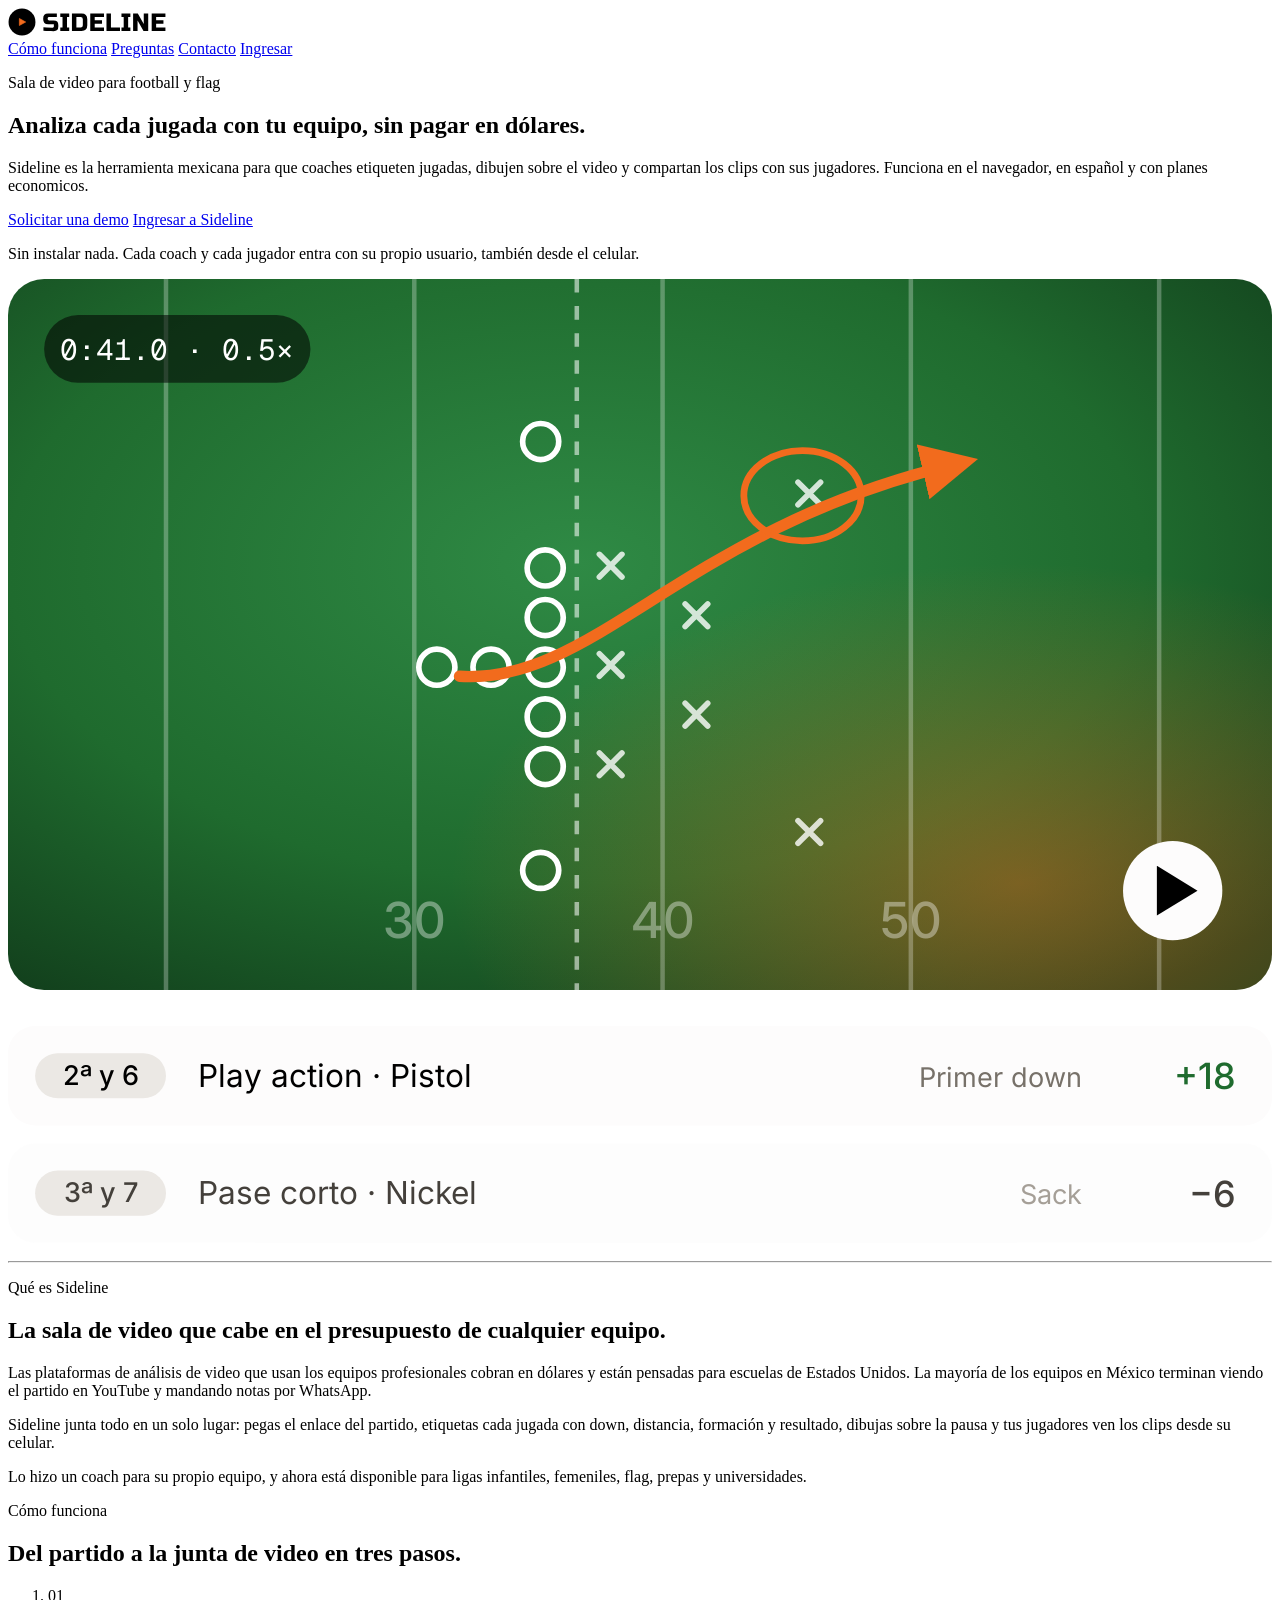
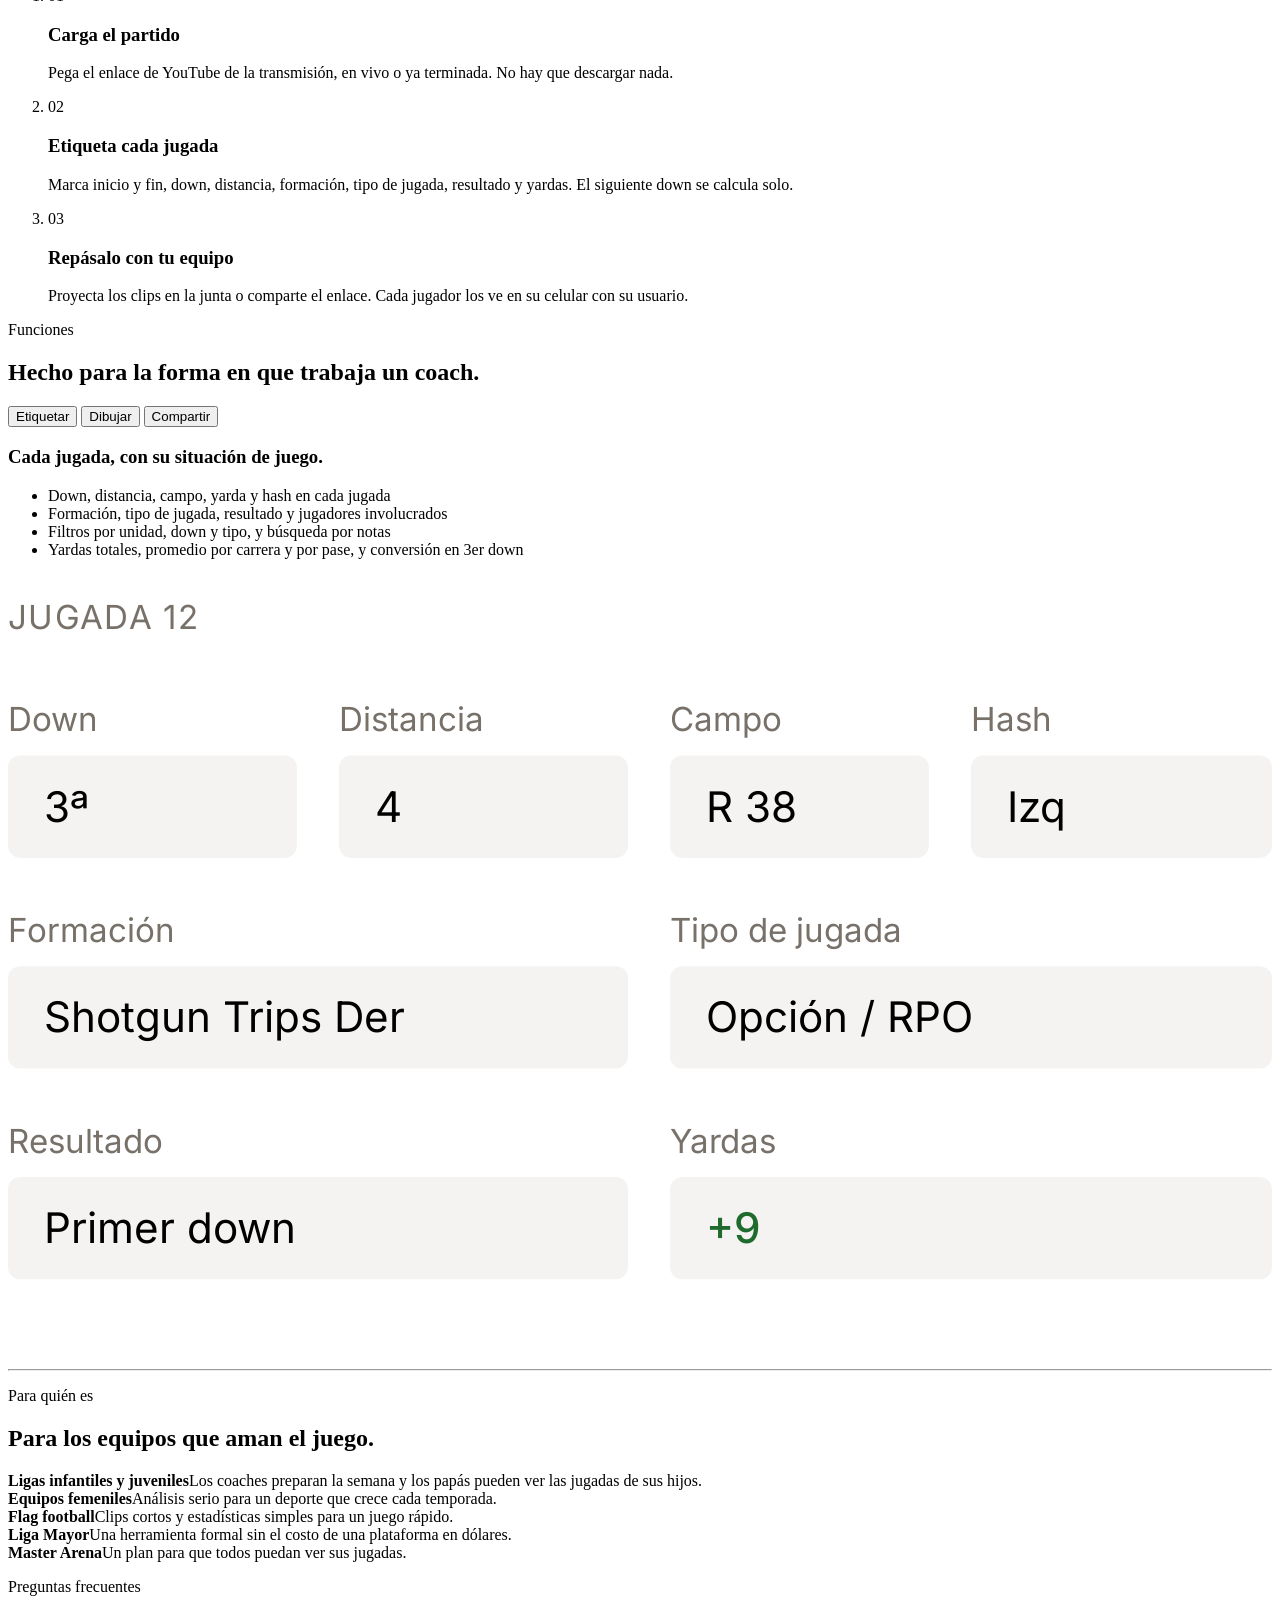
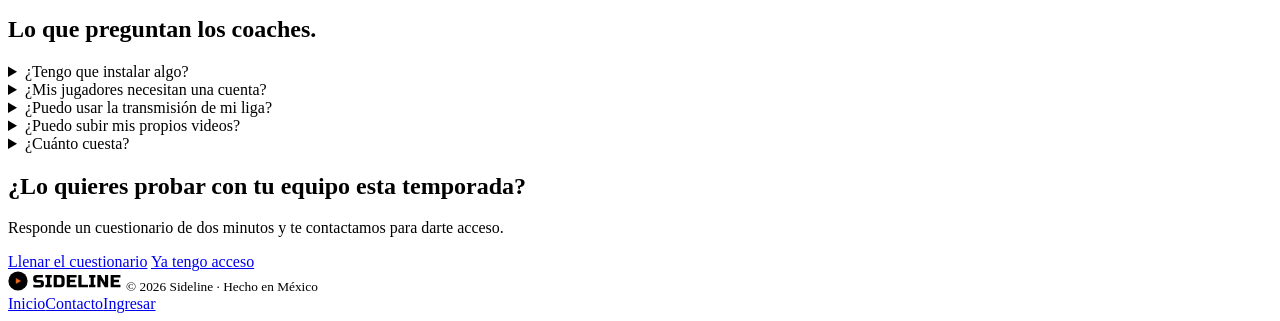
==== commit 912fe512: "Update index.html" ====
--- a/public/index.html
+++ b/public/index.html
@@ -49,9 +49,9 @@
   <section class="hero">
     <div class="wrap hero-grid">
       <div>
-        <p class="eyebrow">Sala de video para football americano y flag</p>
+        <p class="eyebrow">Sala de video para football y flag</p>
         <h1 class="display">Analiza cada jugada con tu equipo, sin pagar en dólares.</h1>
-        <p class="lead">Sideline es la herramienta para que coaches etiqueten jugadas, dibujen sobre el video y compartan los clips con sus jugadores. Funciona en el navegador, en español y con planes en pesos.</p>
+        <p class="lead">Sideline es la herramienta mexicana para que coaches etiqueten jugadas, dibujen sobre el video y compartan los clips con sus jugadores. Funciona en el navegador, en español y con planes economicos.</p>
         <div class="actions">
           <a class="btn btn-fill btn-lg" href="/contacto">Solicitar una demo</a>
           <a class="btn btn-line btn-lg" href="/app/">Ingresar a Sideline</a>
@@ -167,7 +167,6 @@
             <li>Formación, tipo de jugada, resultado y jugadores involucrados</li>
             <li>Filtros por unidad, down y tipo, y búsqueda por notas</li>
             <li>Yardas totales, promedio por carrera y por pase, y conversión en 3er down</li>
-            <li>Exporta a Excel (.csv) o respalda en .json</li>
           </ul>
         </div>
         <div class="art" aria-hidden="true">
@@ -245,13 +244,13 @@
   <section id="para-quien">
     <div class="wrap">
       <p class="eyebrow">Para quién es</p>
-      <h2 class="h1">Para los equipos que juegan por amor al juego.</h2>
+      <h2 class="h1">Para los equipos que aman el juego.</h2>
       <div class="rows">
         <div class="r"><b>Ligas infantiles y juveniles</b><span>Los coaches preparan la semana y los papás pueden ver las jugadas de sus hijos.</span></div>
         <div class="r"><b>Equipos femeniles</b><span>Análisis serio para un deporte que crece cada temporada.</span></div>
         <div class="r"><b>Flag football</b><span>Clips cortos y estadísticas simples para un juego rápido.</span></div>
-        <div class="r"><b>Prepas y universidades</b><span>Una herramienta formal sin el costo de una plataforma en dólares.</span></div>
-        <div class="r"><b>Ligas completas</b><span>Un plan para que todos los equipos de la liga trabajen igual.</span></div>
+        <div class="r"><b>Liga Mayor</b><span>Una herramienta formal sin el costo de una plataforma en dólares.</span></div>
+        <div class="r"><b>Master Arena</b><span>Un plan para que todos puedan ver sus jugadas.</span></div>
       </div>
     </div>
   </section>
@@ -265,7 +264,7 @@
         <details><summary>¿Mis jugadores necesitan una cuenta?</summary><p>Sí, cada jugador tiene su usuario y contraseña, y solo ve las jugadas de su equipo. Tú los das de alta desde la sala de video y les mandas sus datos por WhatsApp.</p></details>
         <details><summary>¿Puedo usar la transmisión de mi liga?</summary><p>Sí, si está en YouTube y el canal permite ver sus videos fuera de YouTube. Sideline usa el reproductor oficial y no descarga el video.</p></details>
         <details><summary>¿Puedo subir mis propios videos?</summary><p>Todavía no; es la siguiente función en camino. Si grabas tus partidos, cuéntanoslo en el cuestionario para avisarte primero.</p></details>
-        <details><summary>¿Cuánto cuesta?</summary><p>Hay planes por temporada en pesos para un equipo y para ligas completas. Llena el cuestionario y te mandamos una propuesta según tu equipo.</p></details>
+        <details><summary>¿Cuánto cuesta?</summary><p>Hay planes por temporada para todo tipo de equipo y para ligas completas. Llena el cuestionario y te mandamos una propuesta según tu equipo.</p></details>
       </div>
     </div>
   </section>
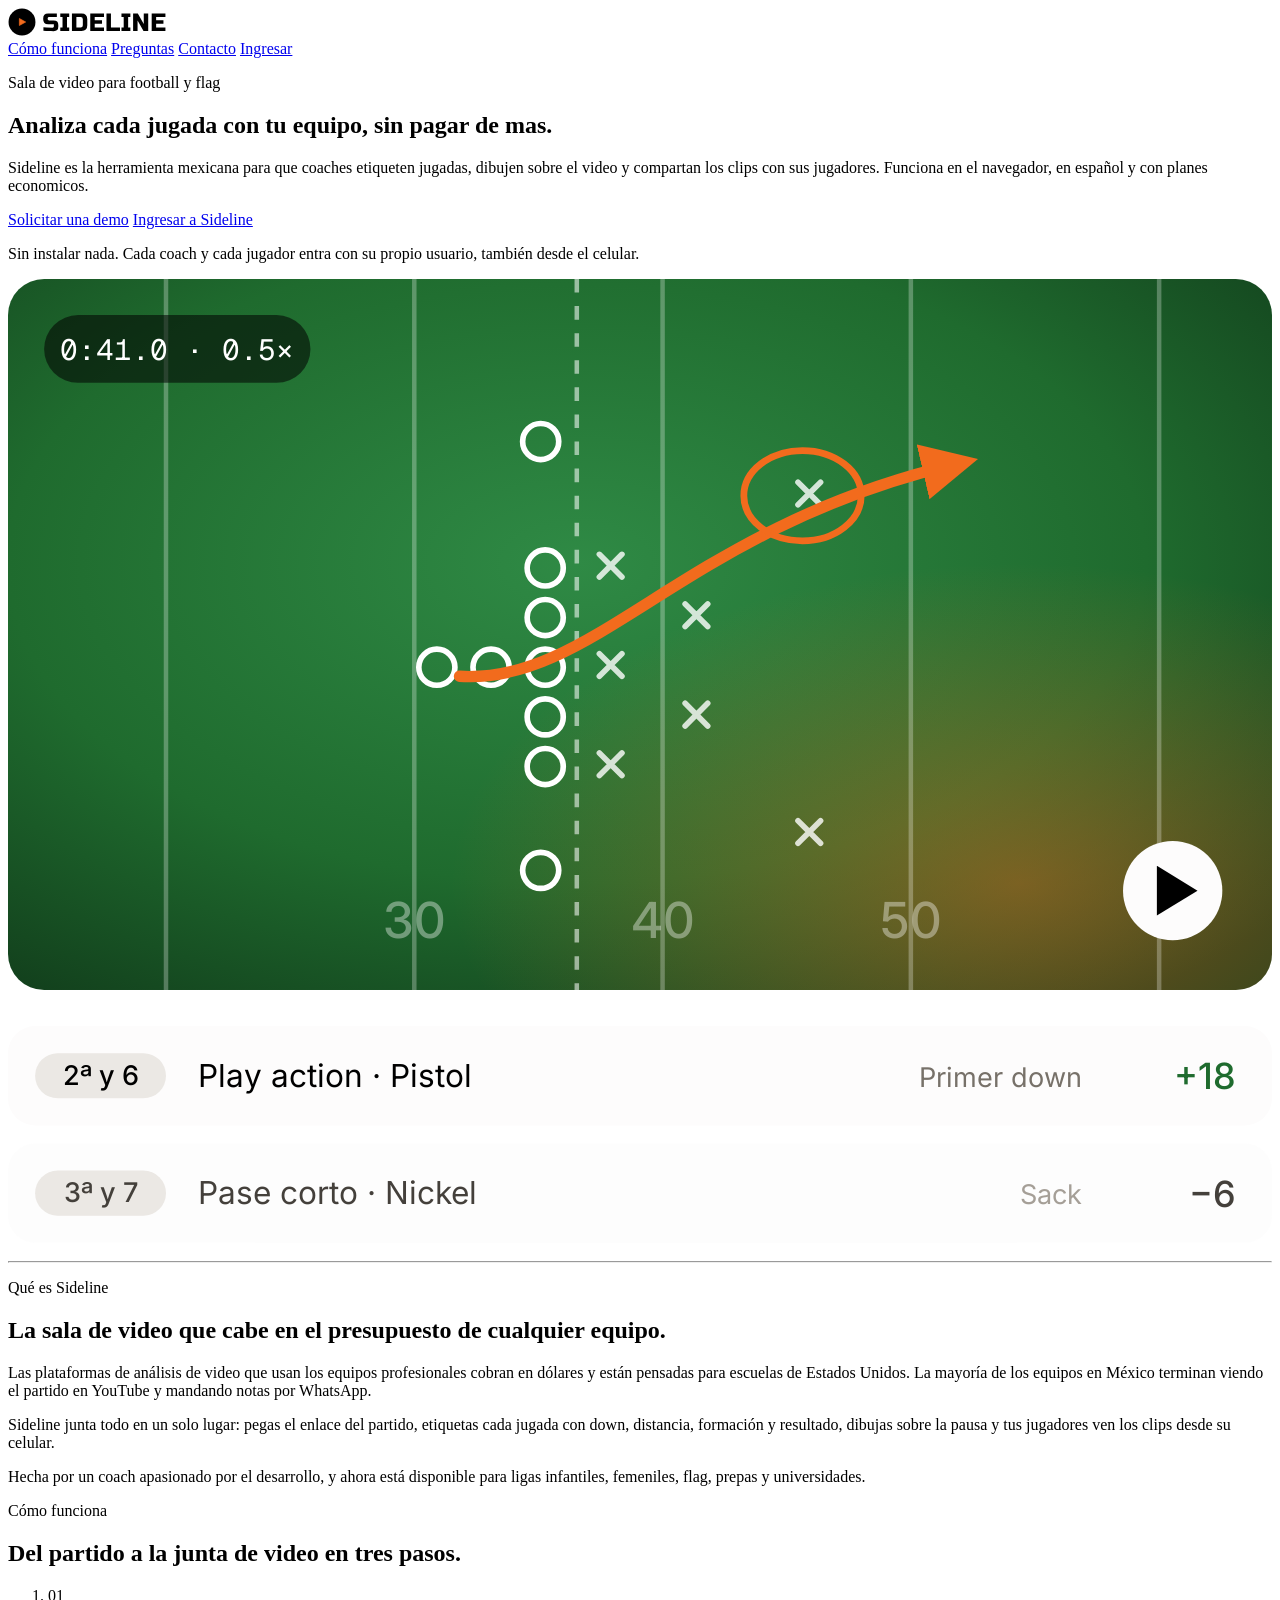
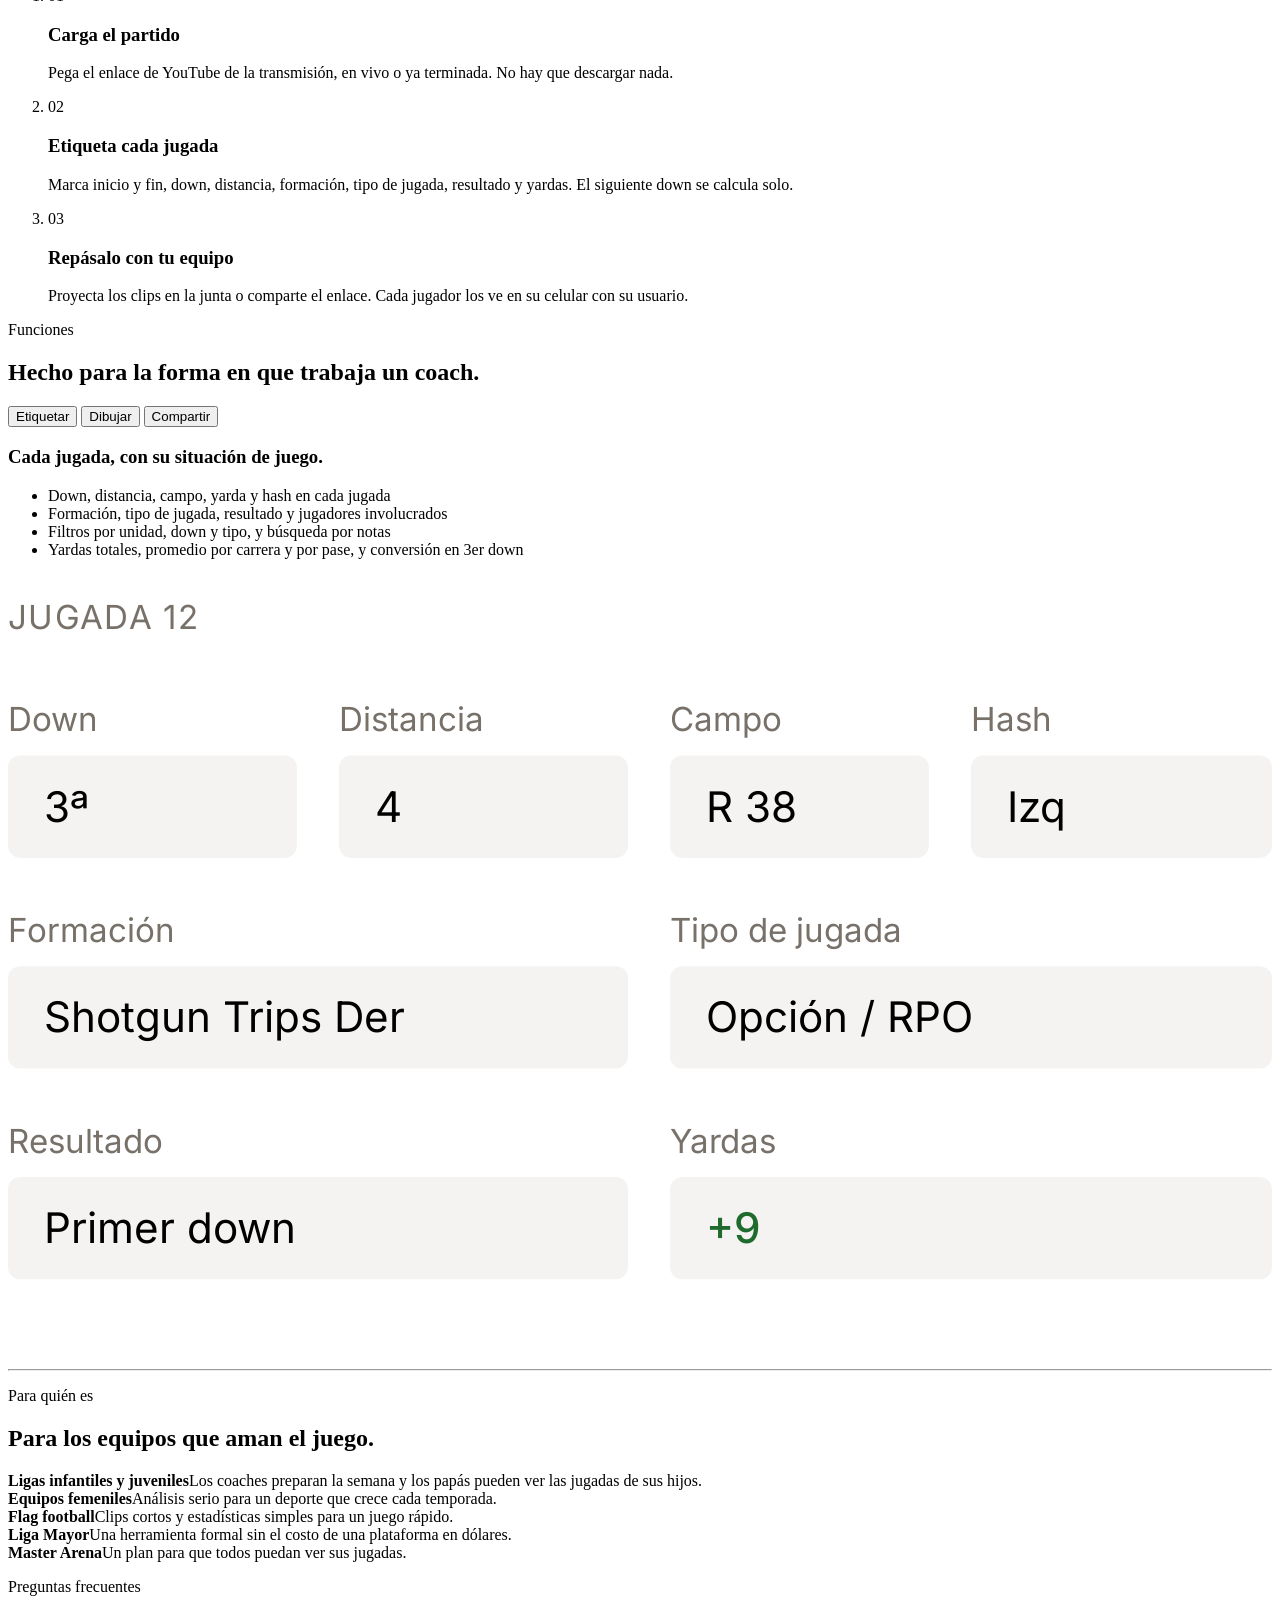
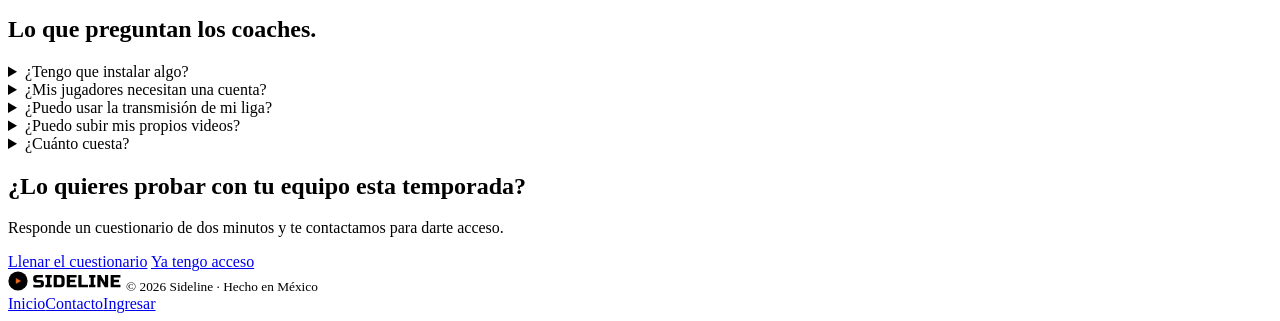
==== commit a245312a: "Update text in index.html for clarity" ====
--- a/public/index.html
+++ b/public/index.html
@@ -50,7 +50,7 @@
     <div class="wrap hero-grid">
       <div>
         <p class="eyebrow">Sala de video para football y flag</p>
-        <h1 class="display">Analiza cada jugada con tu equipo, sin pagar en dólares.</h1>
+        <h1 class="display">Analiza cada jugada con tu equipo, sin pagar de mas.</h1>
         <p class="lead">Sideline es la herramienta mexicana para que coaches etiqueten jugadas, dibujen sobre el video y compartan los clips con sus jugadores. Funciona en el navegador, en español y con planes economicos.</p>
         <div class="actions">
           <a class="btn btn-fill btn-lg" href="/contacto">Solicitar una demo</a>
@@ -131,7 +131,7 @@
       <div class="body">
         <p>Las plataformas de análisis de video que usan los equipos profesionales cobran en dólares y están pensadas para escuelas de Estados Unidos. La mayoría de los equipos en México terminan viendo el partido en YouTube y mandando notas por WhatsApp.</p>
         <p>Sideline junta todo en un solo lugar: pegas el enlace del partido, etiquetas cada jugada con down, distancia, formación y resultado, dibujas sobre la pausa y tus jugadores ven los clips desde su celular.</p>
-        <p>Lo hizo un coach para su propio equipo, y ahora está disponible para ligas infantiles, femeniles, flag, prepas y universidades.</p>
+        <p>Hecha por un coach apasionado por el desarrollo, y ahora está disponible para ligas infantiles, femeniles, flag, prepas y universidades.</p>
       </div>
     </div>
   </section>
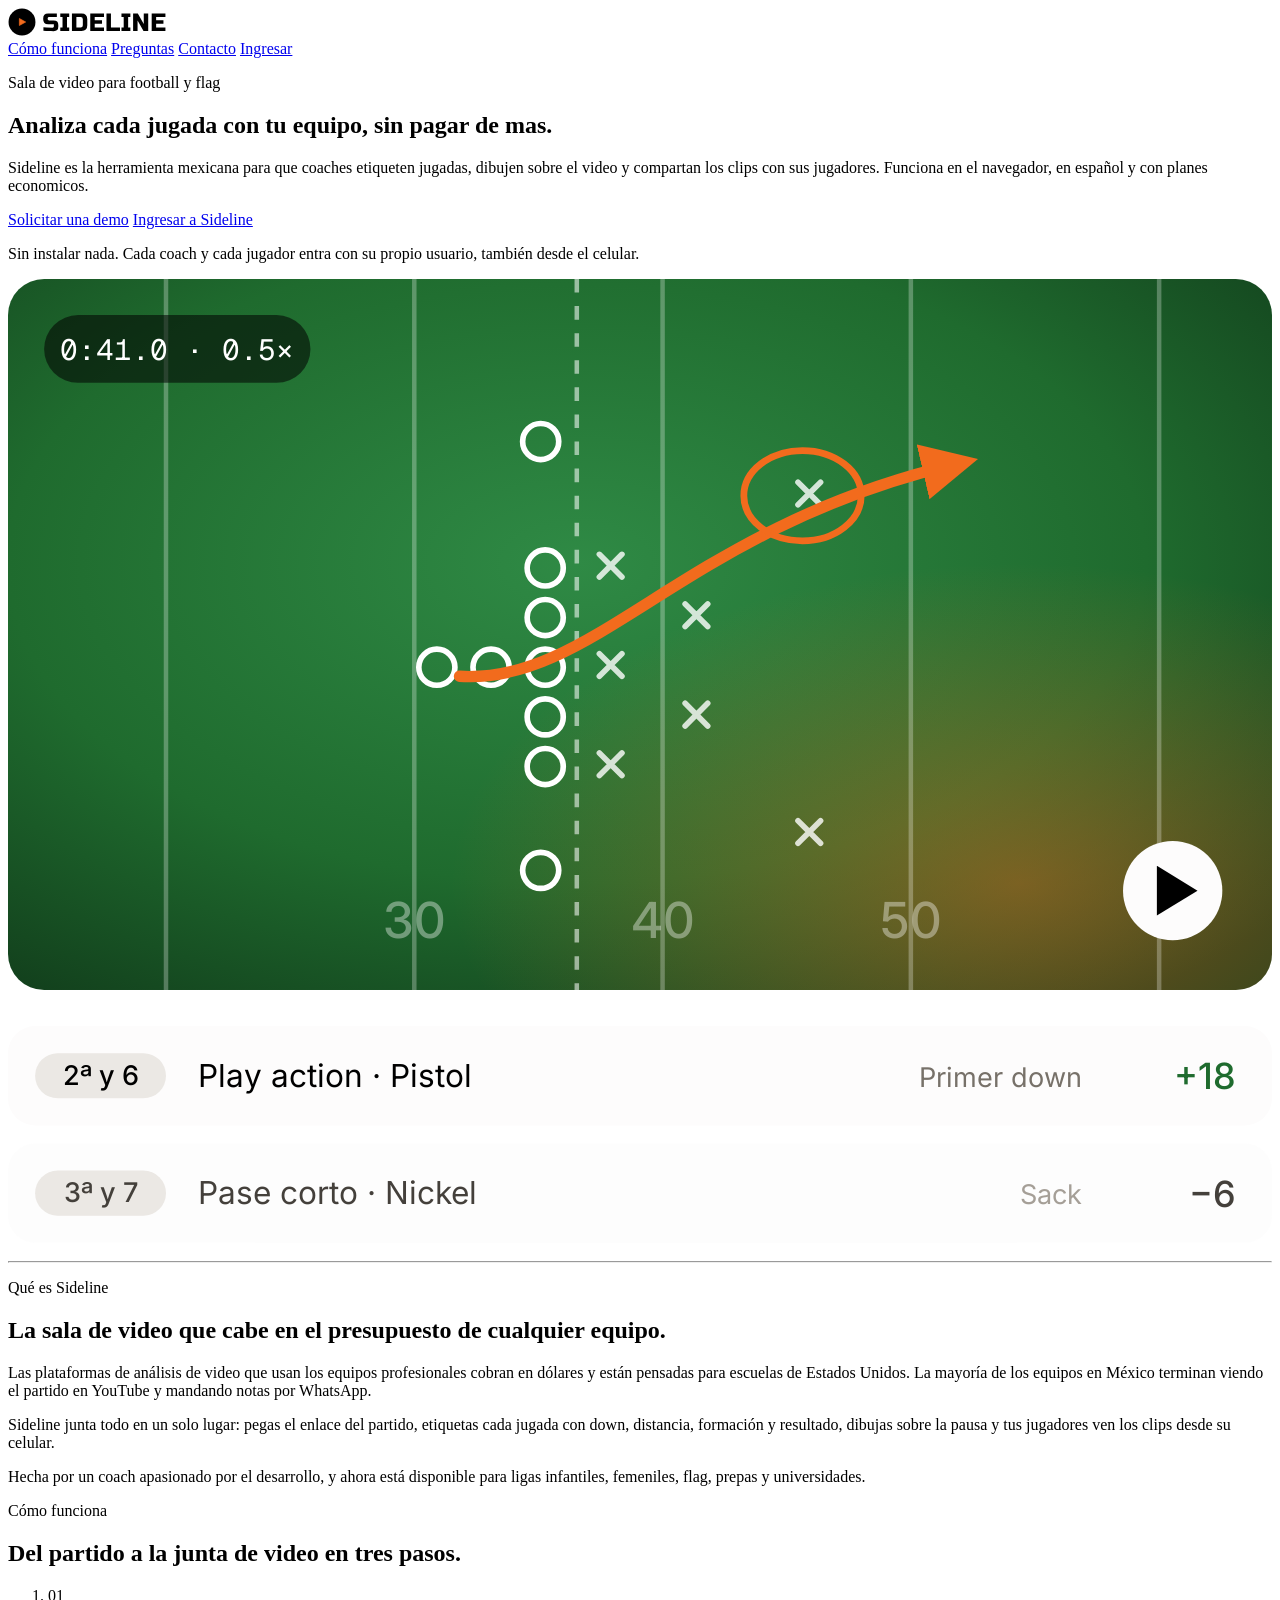
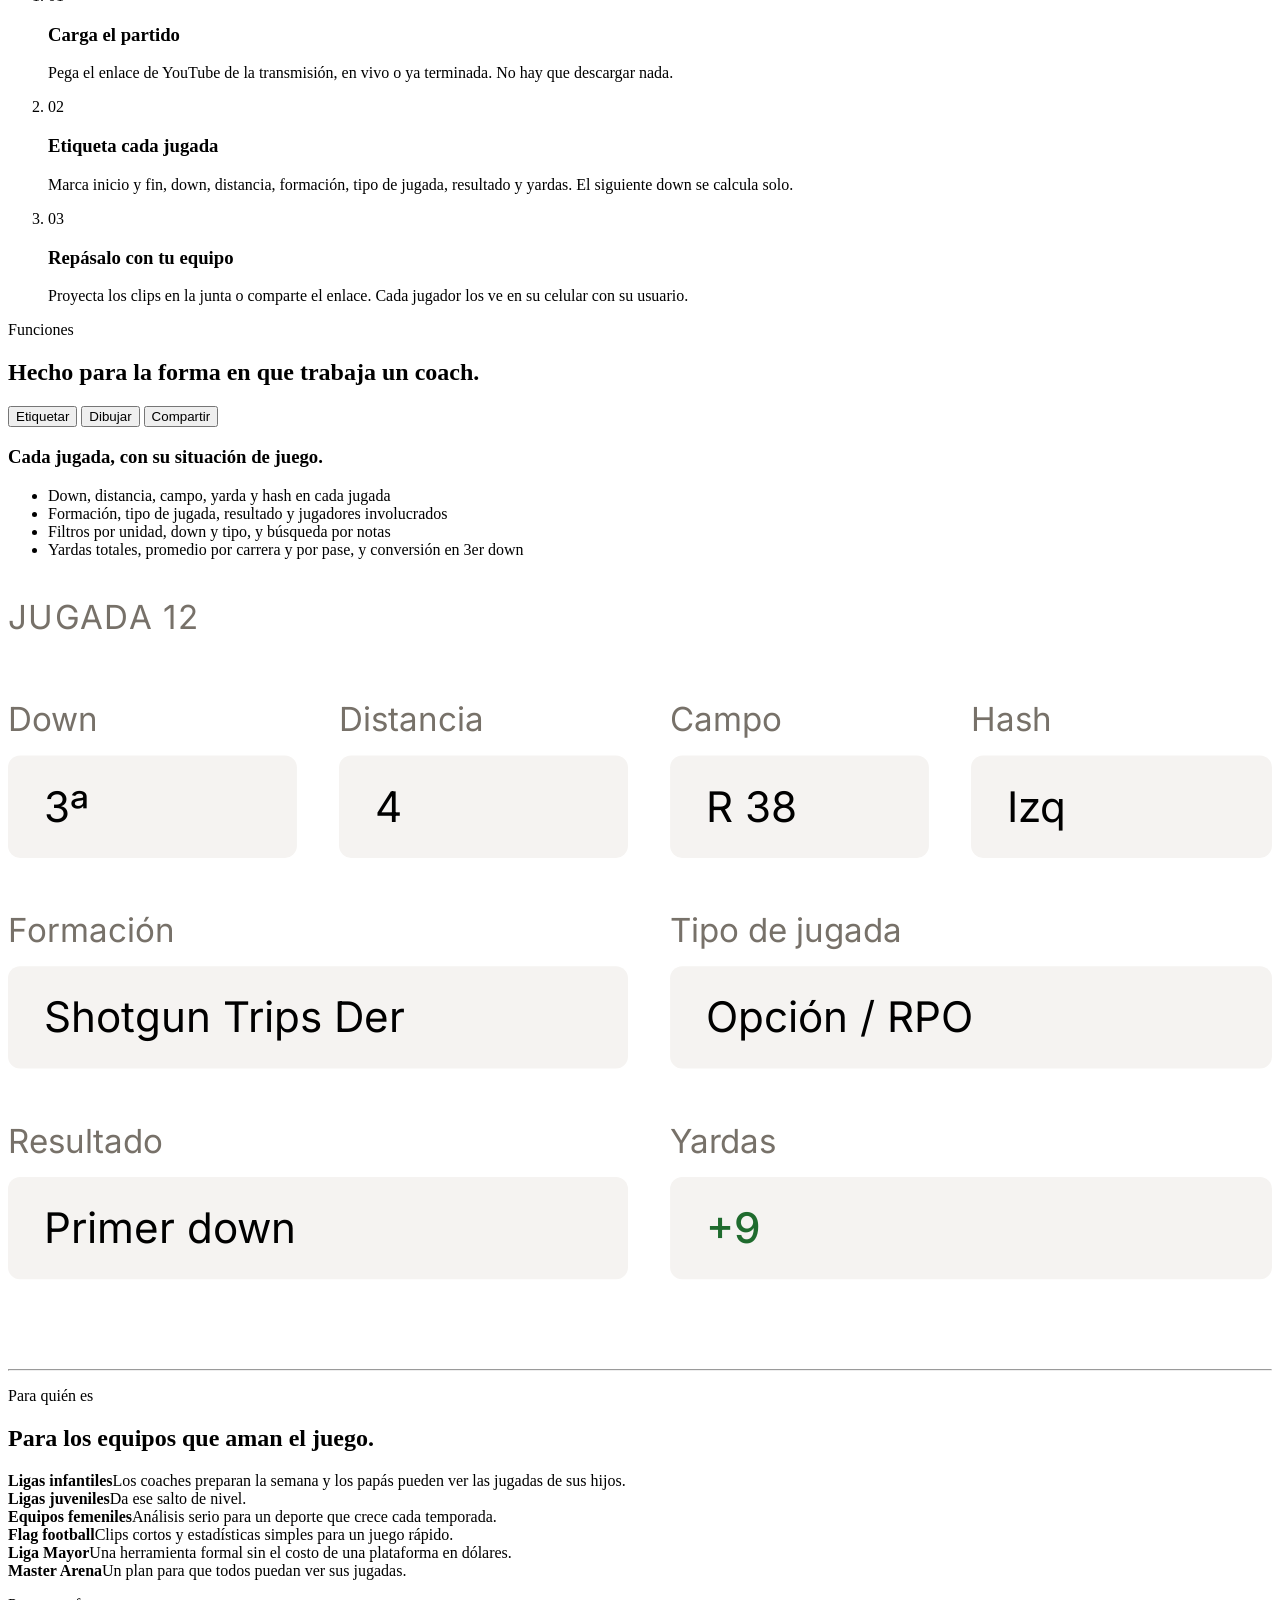
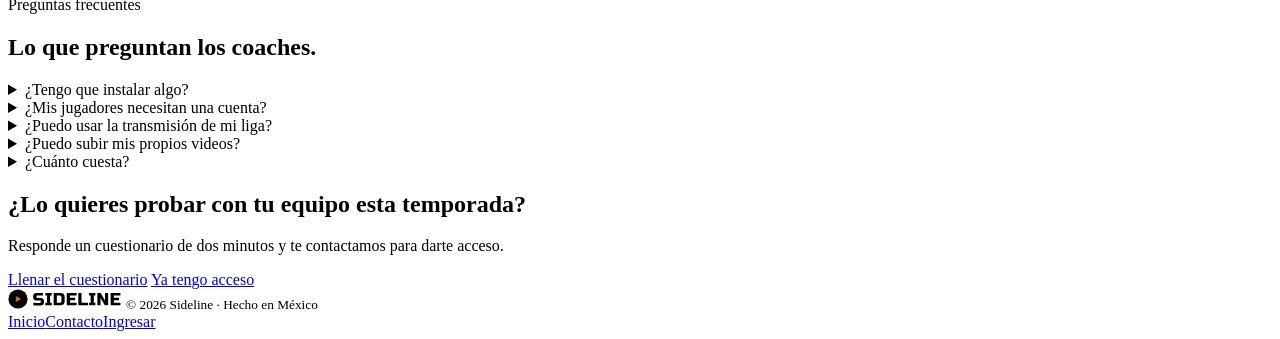
==== commit 1bb4827a: "Update youth leagues section in index.html" ====
--- a/public/index.html
+++ b/public/index.html
@@ -246,7 +246,8 @@
       <p class="eyebrow">Para quién es</p>
       <h2 class="h1">Para los equipos que aman el juego.</h2>
       <div class="rows">
-        <div class="r"><b>Ligas infantiles y juveniles</b><span>Los coaches preparan la semana y los papás pueden ver las jugadas de sus hijos.</span></div>
+        <div class="r"><b>Ligas infantiles</b><span>Los coaches preparan la semana y los papás pueden ver las jugadas de sus hijos.</span></div>
+        <div class="r"><b>Ligas juveniles</b><span>Da ese salto de nivel.</span></div>
         <div class="r"><b>Equipos femeniles</b><span>Análisis serio para un deporte que crece cada temporada.</span></div>
         <div class="r"><b>Flag football</b><span>Clips cortos y estadísticas simples para un juego rápido.</span></div>
         <div class="r"><b>Liga Mayor</b><span>Una herramienta formal sin el costo de una plataforma en dólares.</span></div>
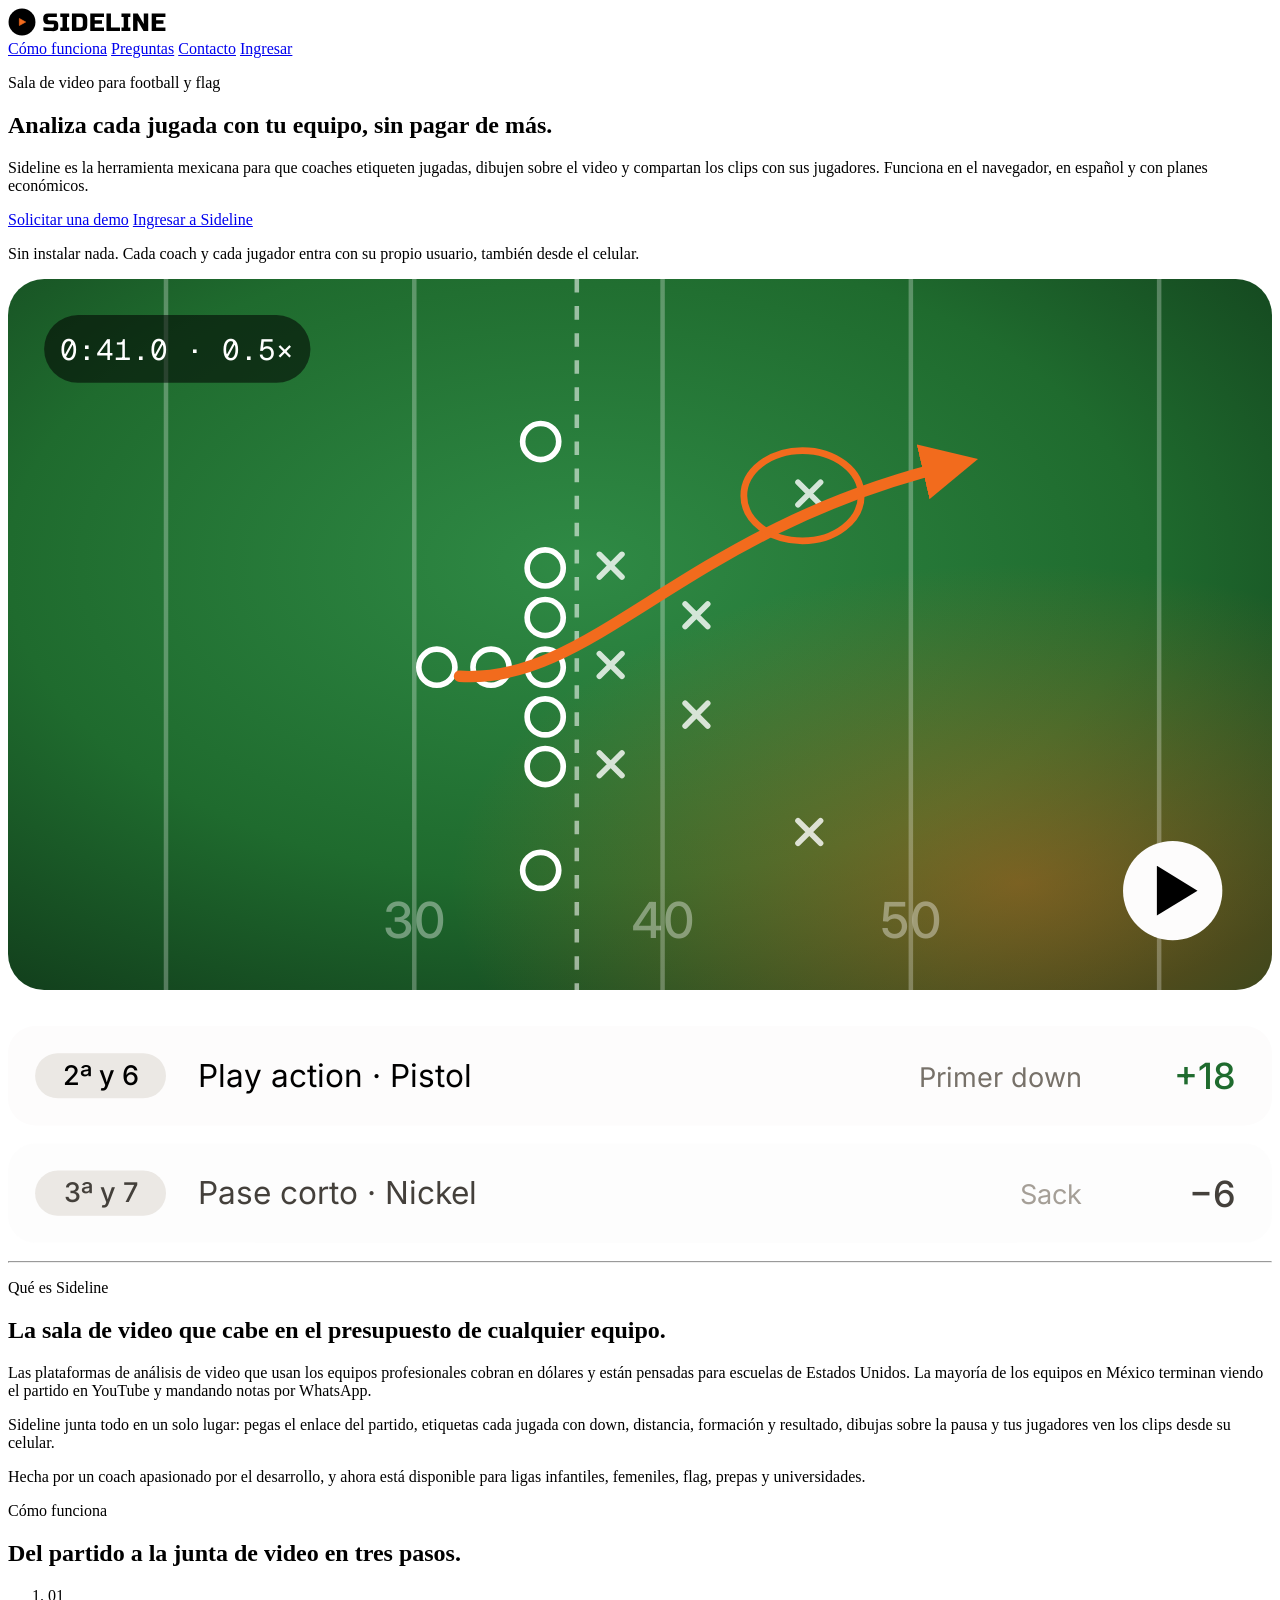
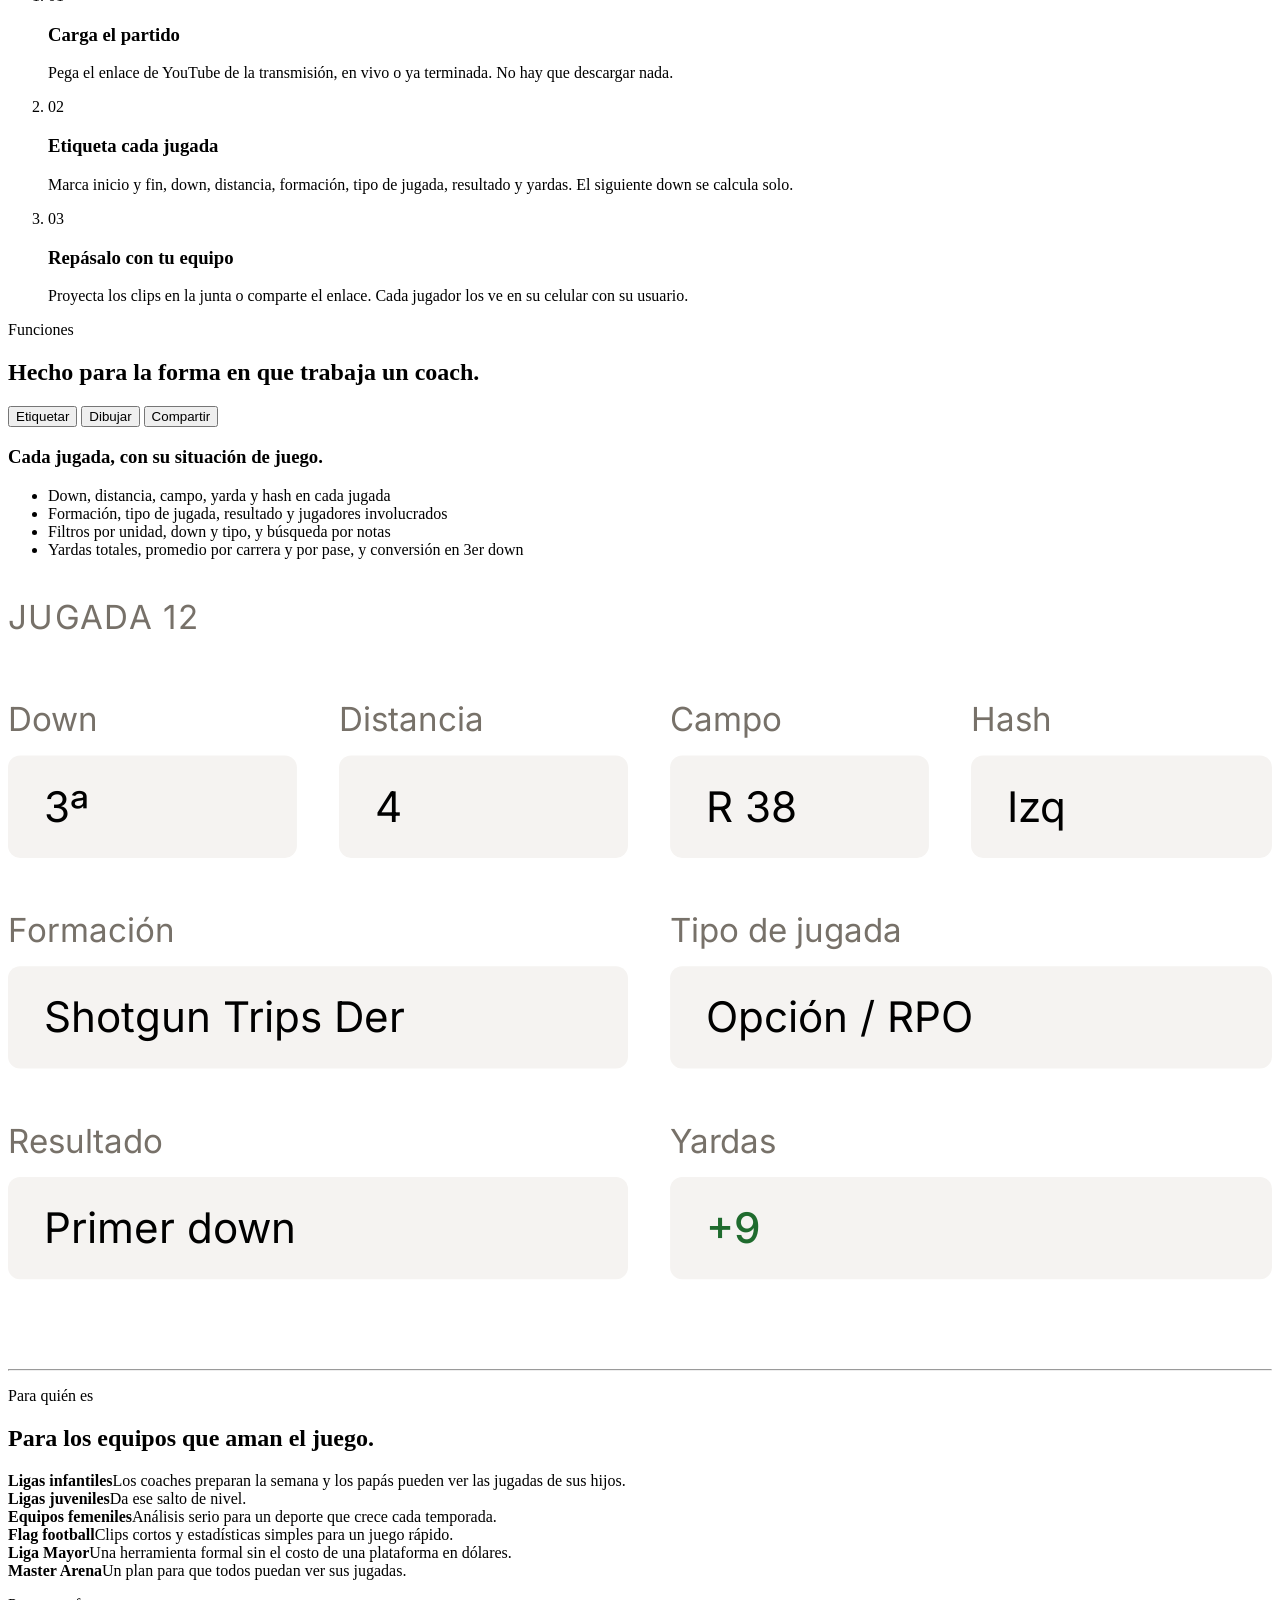
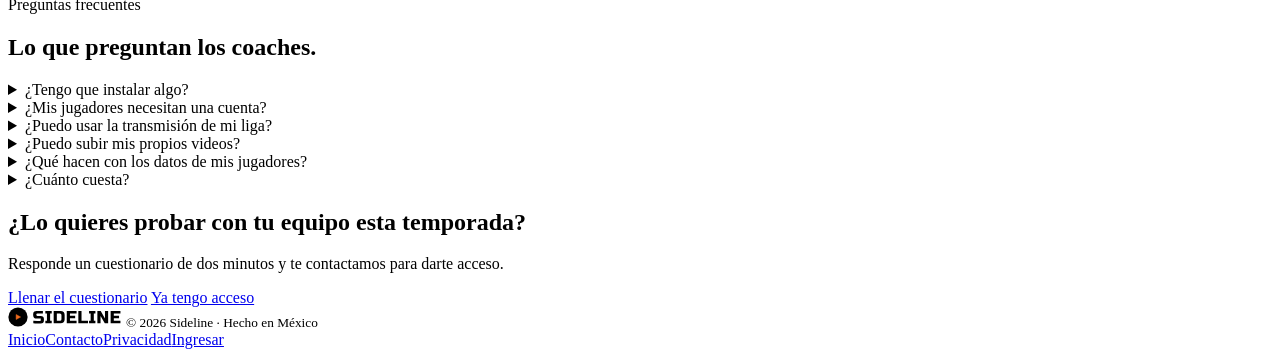
==== commit 9a665d9f: "Add files via upload" ====
--- a/public/index.html
+++ b/public/index.html
@@ -50,8 +50,8 @@
     <div class="wrap hero-grid">
       <div>
         <p class="eyebrow">Sala de video para football y flag</p>
-        <h1 class="display">Analiza cada jugada con tu equipo, sin pagar de mas.</h1>
-        <p class="lead">Sideline es la herramienta mexicana para que coaches etiqueten jugadas, dibujen sobre el video y compartan los clips con sus jugadores. Funciona en el navegador, en español y con planes economicos.</p>
+        <h1 class="display">Analiza cada jugada con tu equipo, sin pagar de más.</h1>
+        <p class="lead">Sideline es la herramienta mexicana para que coaches etiqueten jugadas, dibujen sobre el video y compartan los clips con sus jugadores. Funciona en el navegador, en español y con planes económicos.</p>
         <div class="actions">
           <a class="btn btn-fill btn-lg" href="/contacto">Solicitar una demo</a>
           <a class="btn btn-line btn-lg" href="/app/">Ingresar a Sideline</a>
@@ -265,6 +265,7 @@
         <details><summary>¿Mis jugadores necesitan una cuenta?</summary><p>Sí, cada jugador tiene su usuario y contraseña, y solo ve las jugadas de su equipo. Tú los das de alta desde la sala de video y les mandas sus datos por WhatsApp.</p></details>
         <details><summary>¿Puedo usar la transmisión de mi liga?</summary><p>Sí, si está en YouTube y el canal permite ver sus videos fuera de YouTube. Sideline usa el reproductor oficial y no descarga el video.</p></details>
         <details><summary>¿Puedo subir mis propios videos?</summary><p>Todavía no; es la siguiente función en camino. Si grabas tus partidos, cuéntanoslo en el cuestionario para avisarte primero.</p></details>
+        <details><summary>¿Qué hacen con los datos de mis jugadores?</summary><p>Solo los usamos para que tu equipo funcione en Sideline: no los vendemos ni los compartimos con otros equipos. Si hay menores de edad, solo se registra su nombre y usuario, con permiso de sus papás. Los detalles están en el <a href="/privacidad">aviso de privacidad</a>.</p></details>
         <details><summary>¿Cuánto cuesta?</summary><p>Hay planes por temporada para todo tipo de equipo y para ligas completas. Llena el cuestionario y te mandamos una propuesta según tu equipo.</p></details>
       </div>
     </div>
@@ -305,7 +306,7 @@
 <circle cx='52' cy='52' r='25.00' fill='none' stroke='#000000' stroke-width='3.75'/>
 <path d='M42.25 39.00 L65.65 52.00 L42.25 65.00 Z' fill='#F26B1D' stroke='#F26B1D' stroke-width='2.50' stroke-linejoin='round'/><g transform='translate(128 85)'><path d='M3.588 -13.34Q28.796 -11.959999999999999 37.72 -11.959999999999999Q39.836 -11.959999999999999 41.078 -13.201999999999998Q42.32 -14.443999999999999 42.32 -16.56V-24.84H21.16Q11.5 -24.84 7.13 -29.21Q2.76 -33.58 2.76 -43.24V-46.0Q2.76 -55.66 7.13 -60.03Q11.5 -64.4 21.16 -64.4H53.452V-51.519999999999996H24.84Q19.32 -51.519999999999996 19.32 -46.0V-44.16Q19.32 -38.64 24.84 -38.64H41.4Q50.416 -38.64 54.647999999999996 -34.408Q58.879999999999995 -30.176 58.879999999999995 -21.16V-16.56Q58.879999999999995 -7.544 54.647999999999996 -3.312Q50.416 0.9199999999999999 41.4 0.9199999999999999Q36.708 0.9199999999999999 31.464 0.736L23.0 0.368Q13.616 -0.092 3.588 -0.9199999999999999ZM99.36000000000001 0.0H66.24000000000001V-12.879999999999999H74.52000000000001V-51.519999999999996H66.24000000000001V-64.4H99.36000000000001V-51.519999999999996H91.08V-12.879999999999999H99.36000000000001ZM145.36 -64.4Q155.756 -64.4 161.138 -59.018Q166.52 -53.635999999999996 166.52 -43.24V-21.16Q166.52 -10.764 161.138 -5.382Q155.756 0.0 145.36 0.0H109.48V-64.4ZM149.96 -43.24Q149.96 -51.519999999999996 141.68 -51.519999999999996H126.04V-12.879999999999999H141.68Q149.96 -12.879999999999999 149.96 -21.16ZM228.62 0.0H177.56000000000003V-64.4H228.62V-51.519999999999996H194.12V-39.1H221.26000000000002V-26.22H194.12V-12.879999999999999H228.62ZM254.38 -12.879999999999999H287.96000000000004V0.0H237.82000000000002V-64.4H254.38ZM326.6 0.0H293.48V-12.879999999999999H301.76000000000005V-51.519999999999996H293.48V-64.4H326.6V-51.519999999999996H318.32000000000005V-12.879999999999999H326.6ZM392.84000000000003 0.0H375.36L353.28000000000003 -38.64V0.0H336.72V-64.4H354.20000000000005L376.28000000000003 -25.759999999999998V-64.4H392.84000000000003ZM456.78000000000003 0.0H405.72V-64.4H456.78000000000003V-51.519999999999996H422.28000000000003V-39.1H449.4200000000001V-26.22H422.28000000000003V-12.879999999999999H456.78000000000003Z' fill='#000000'/></g></svg>
     <small>© 2026 Sideline · Hecho en México</small>
-    <nav aria-label="Pie de página"><a href="/">Inicio</a><a href="/contacto">Contacto</a><a href="/app/">Ingresar</a></nav>
+    <nav aria-label="Pie de página"><a href="/">Inicio</a><a href="/contacto">Contacto</a><a href="/privacidad">Privacidad</a><a href="/app/">Ingresar</a></nav>
   </div>
 </footer>
 
